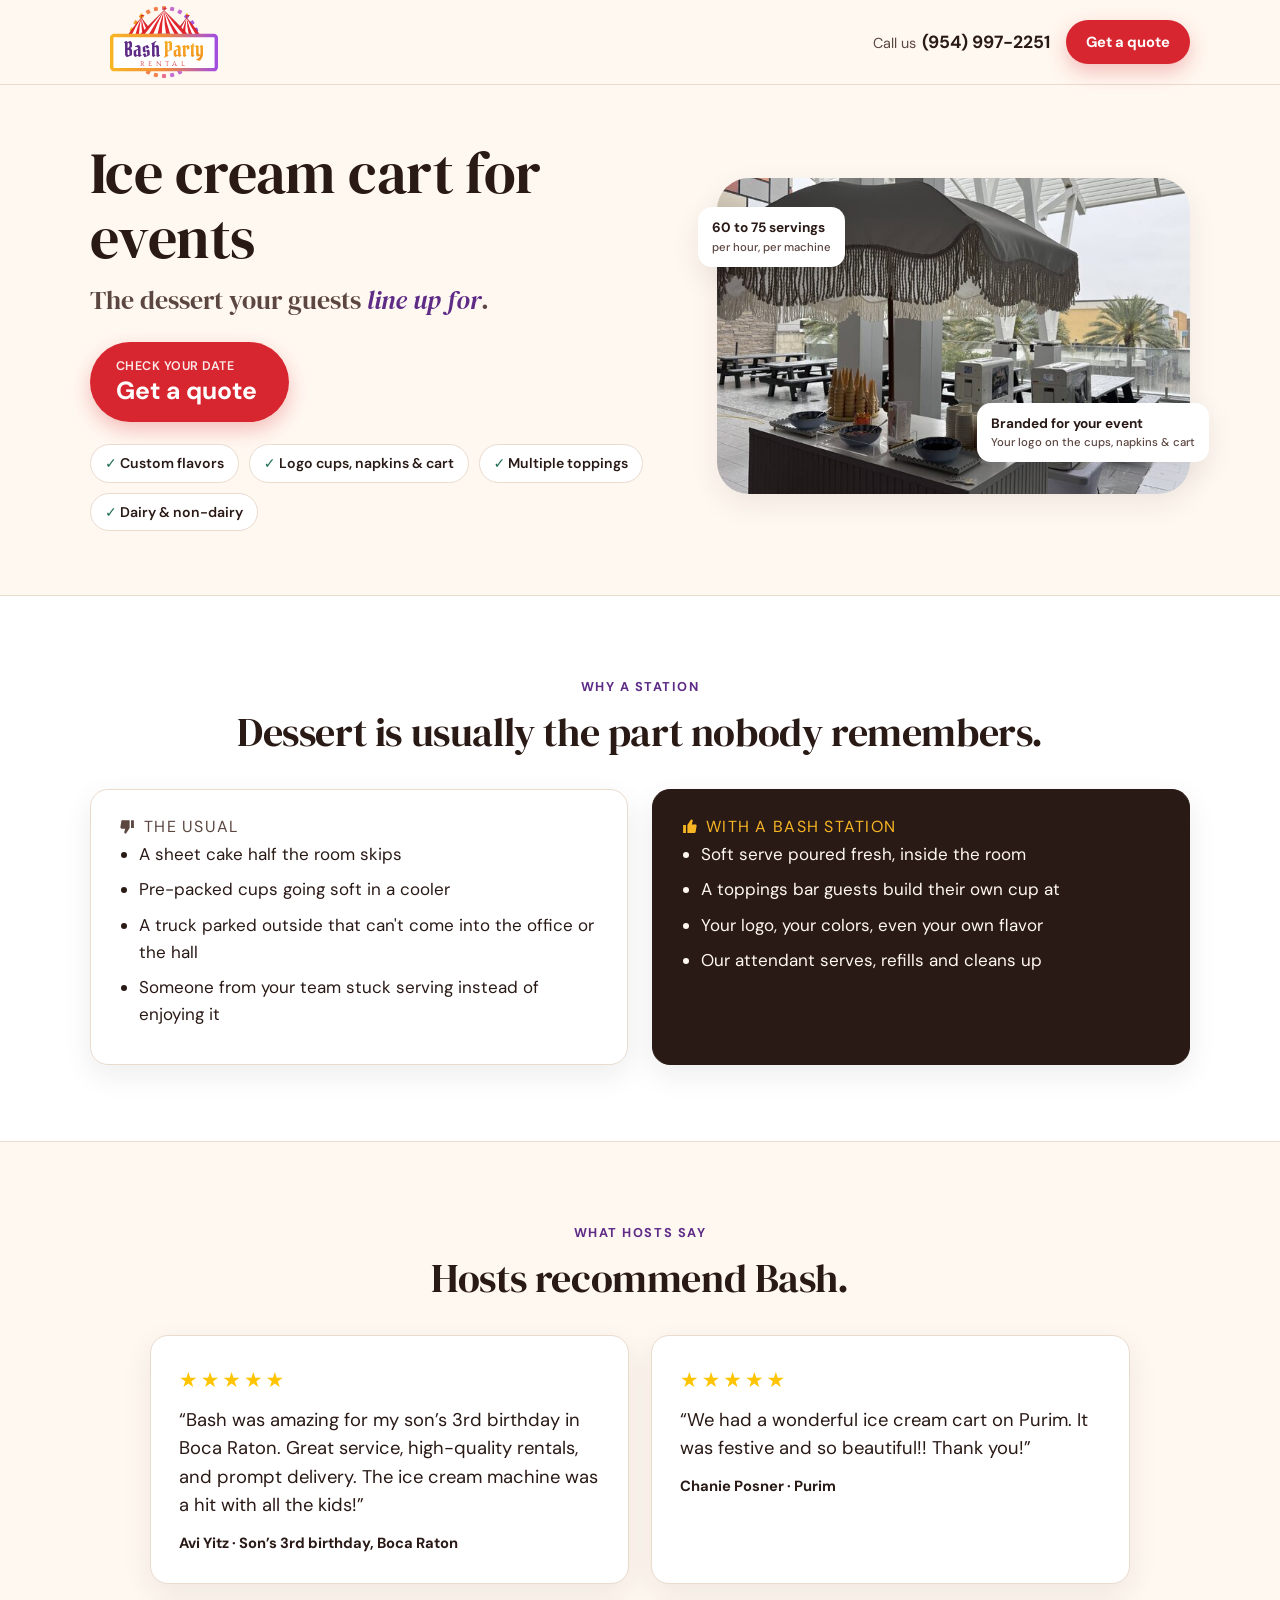
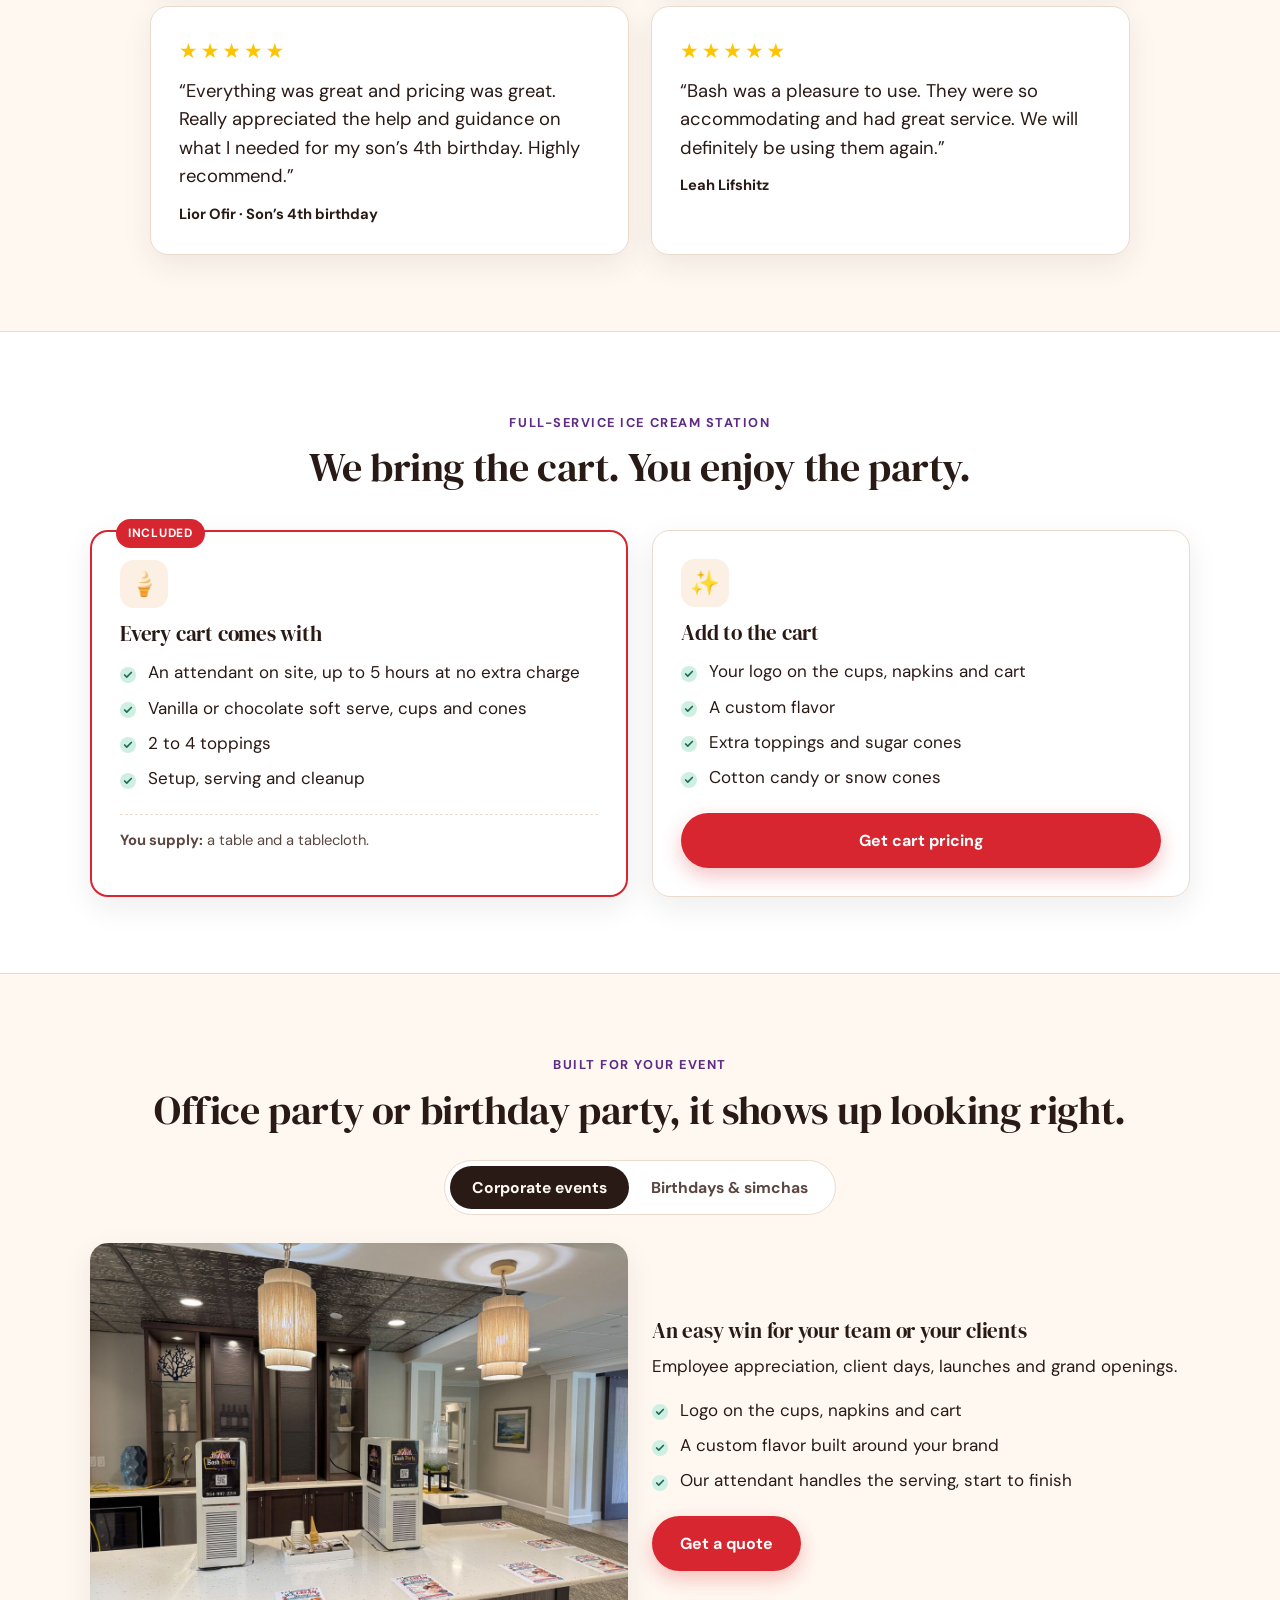
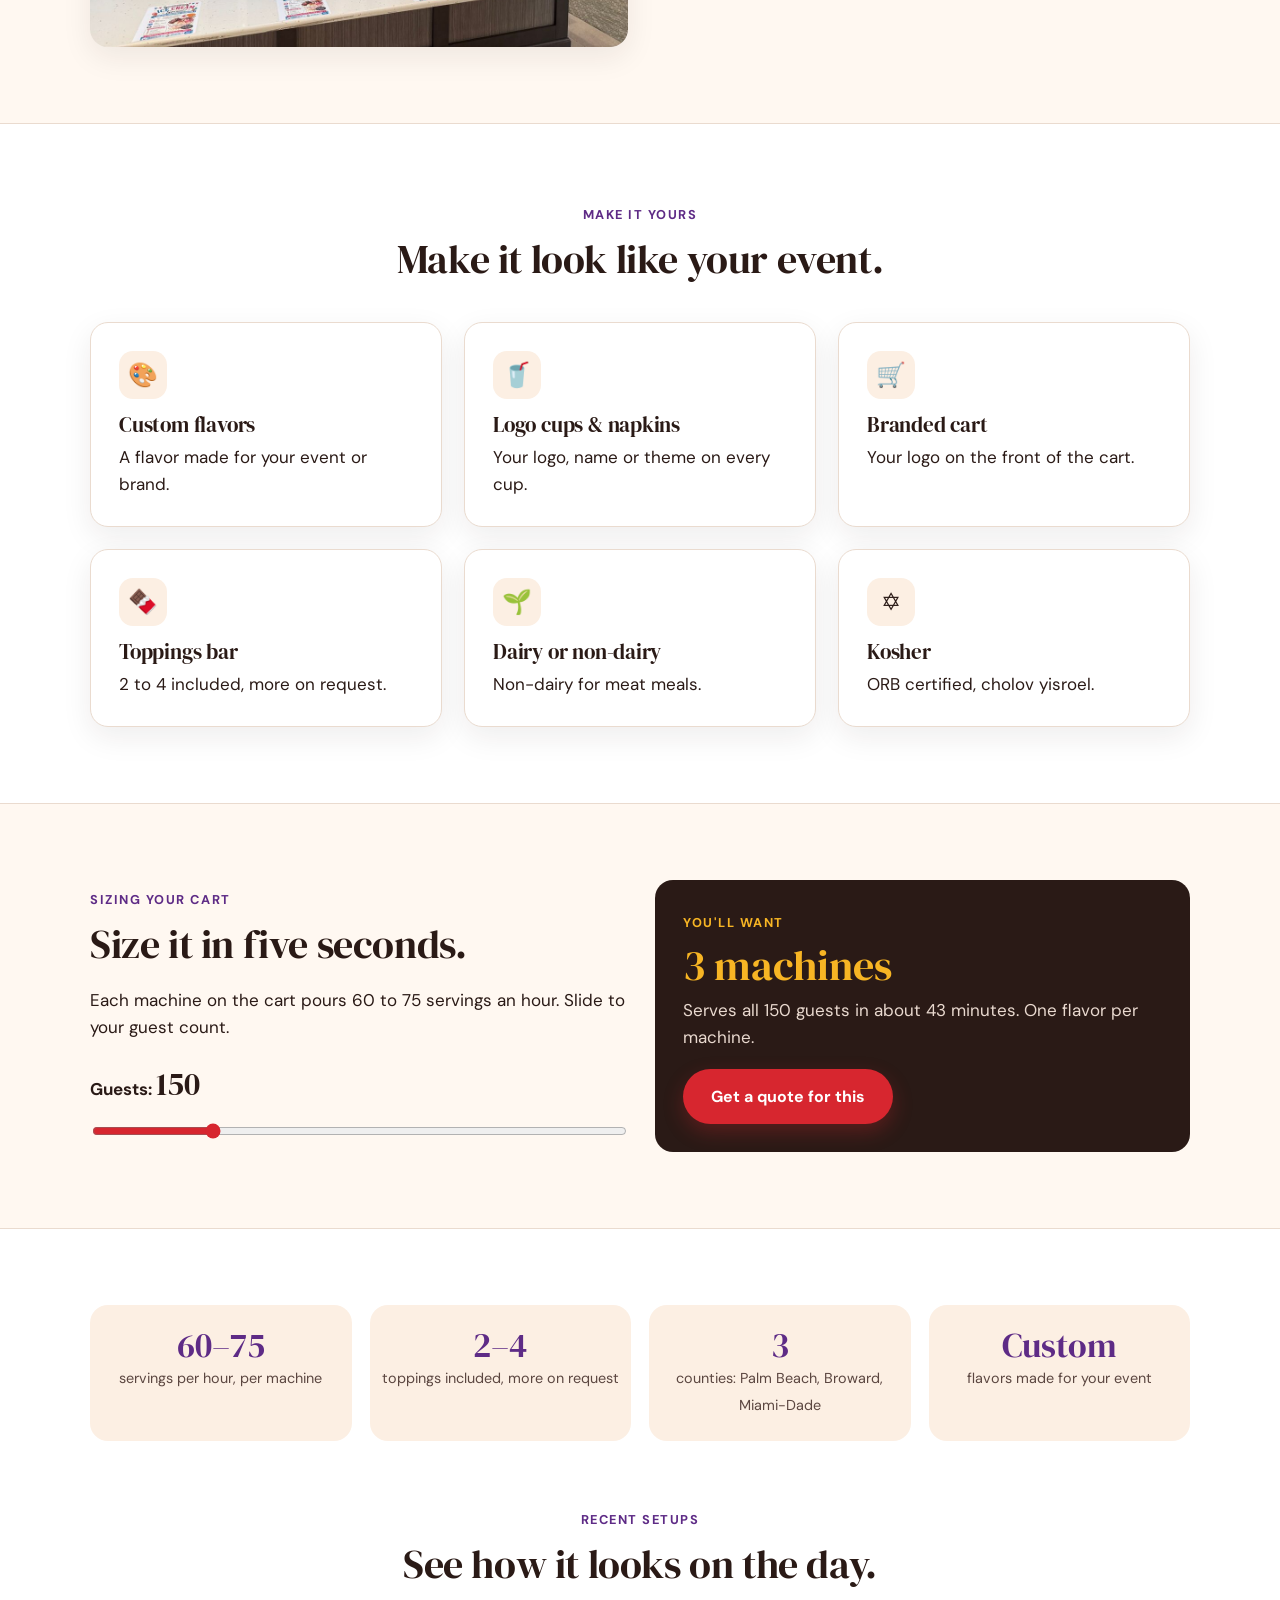
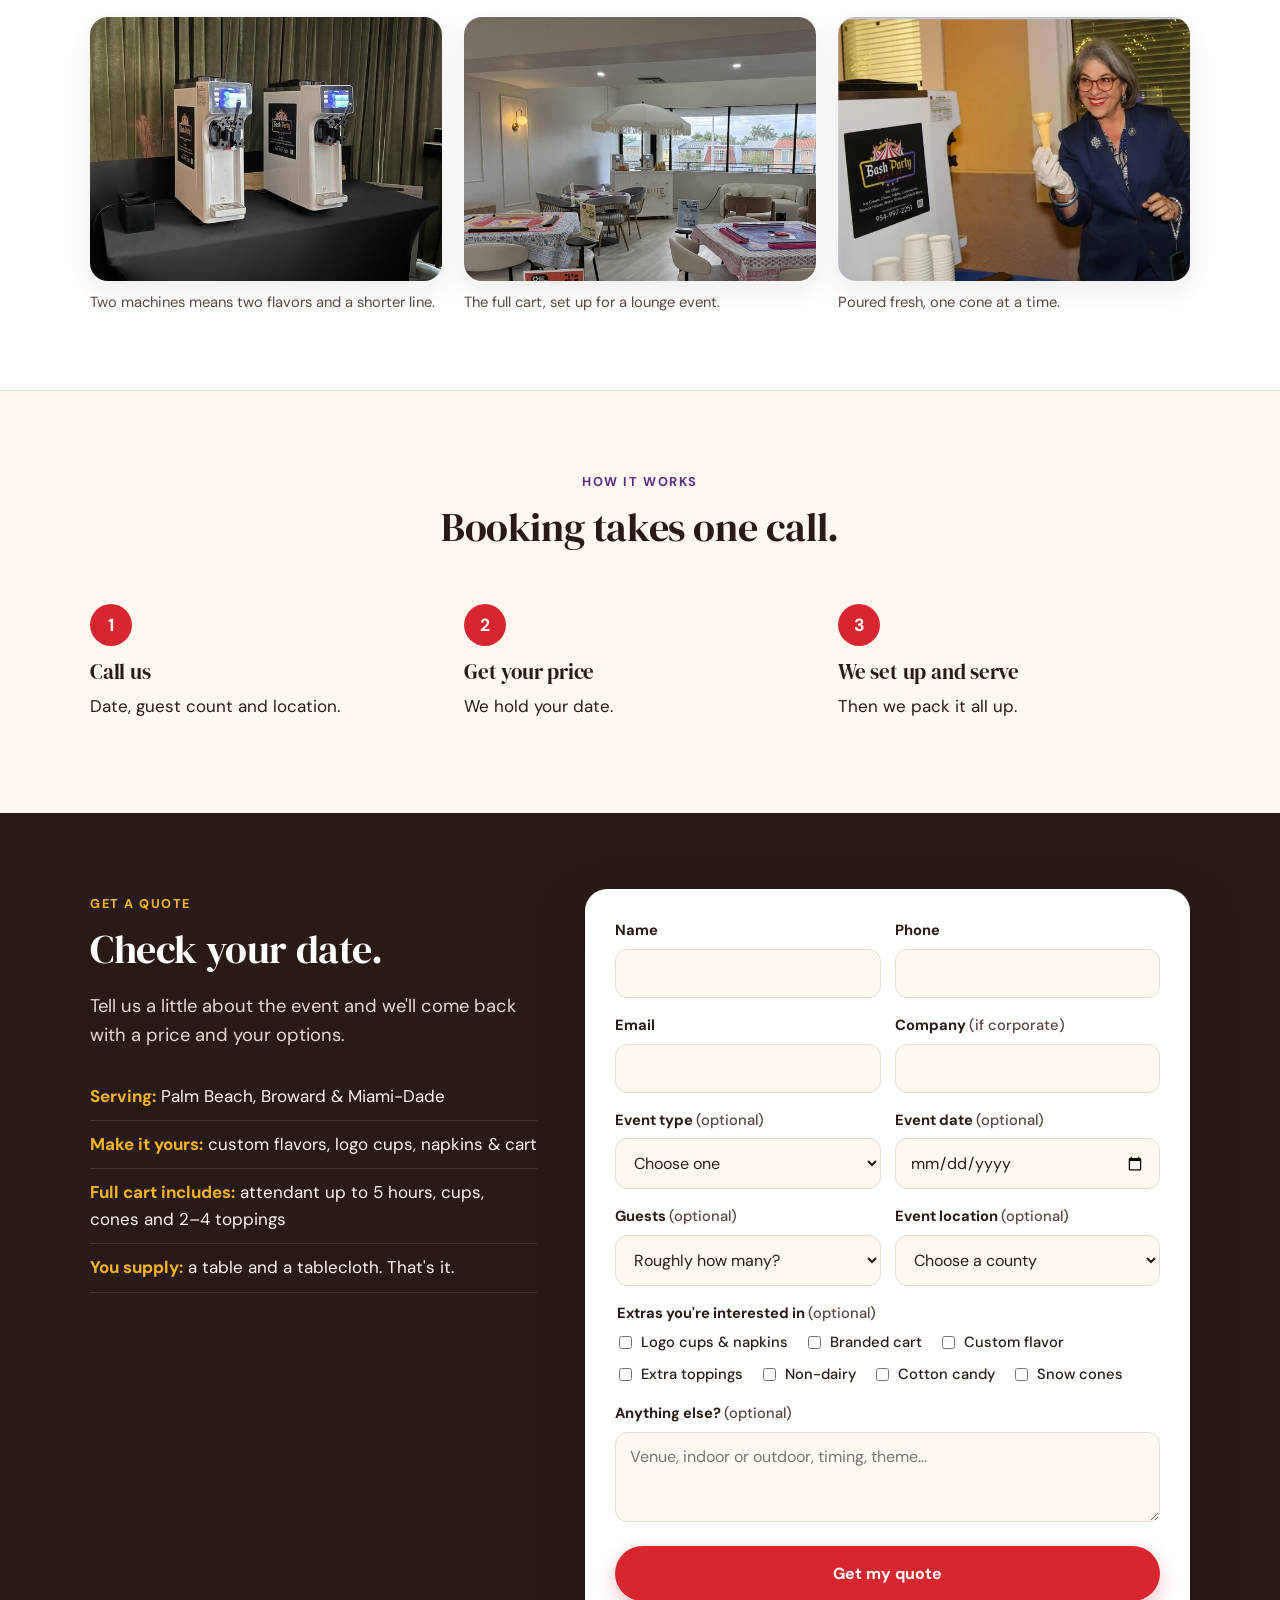
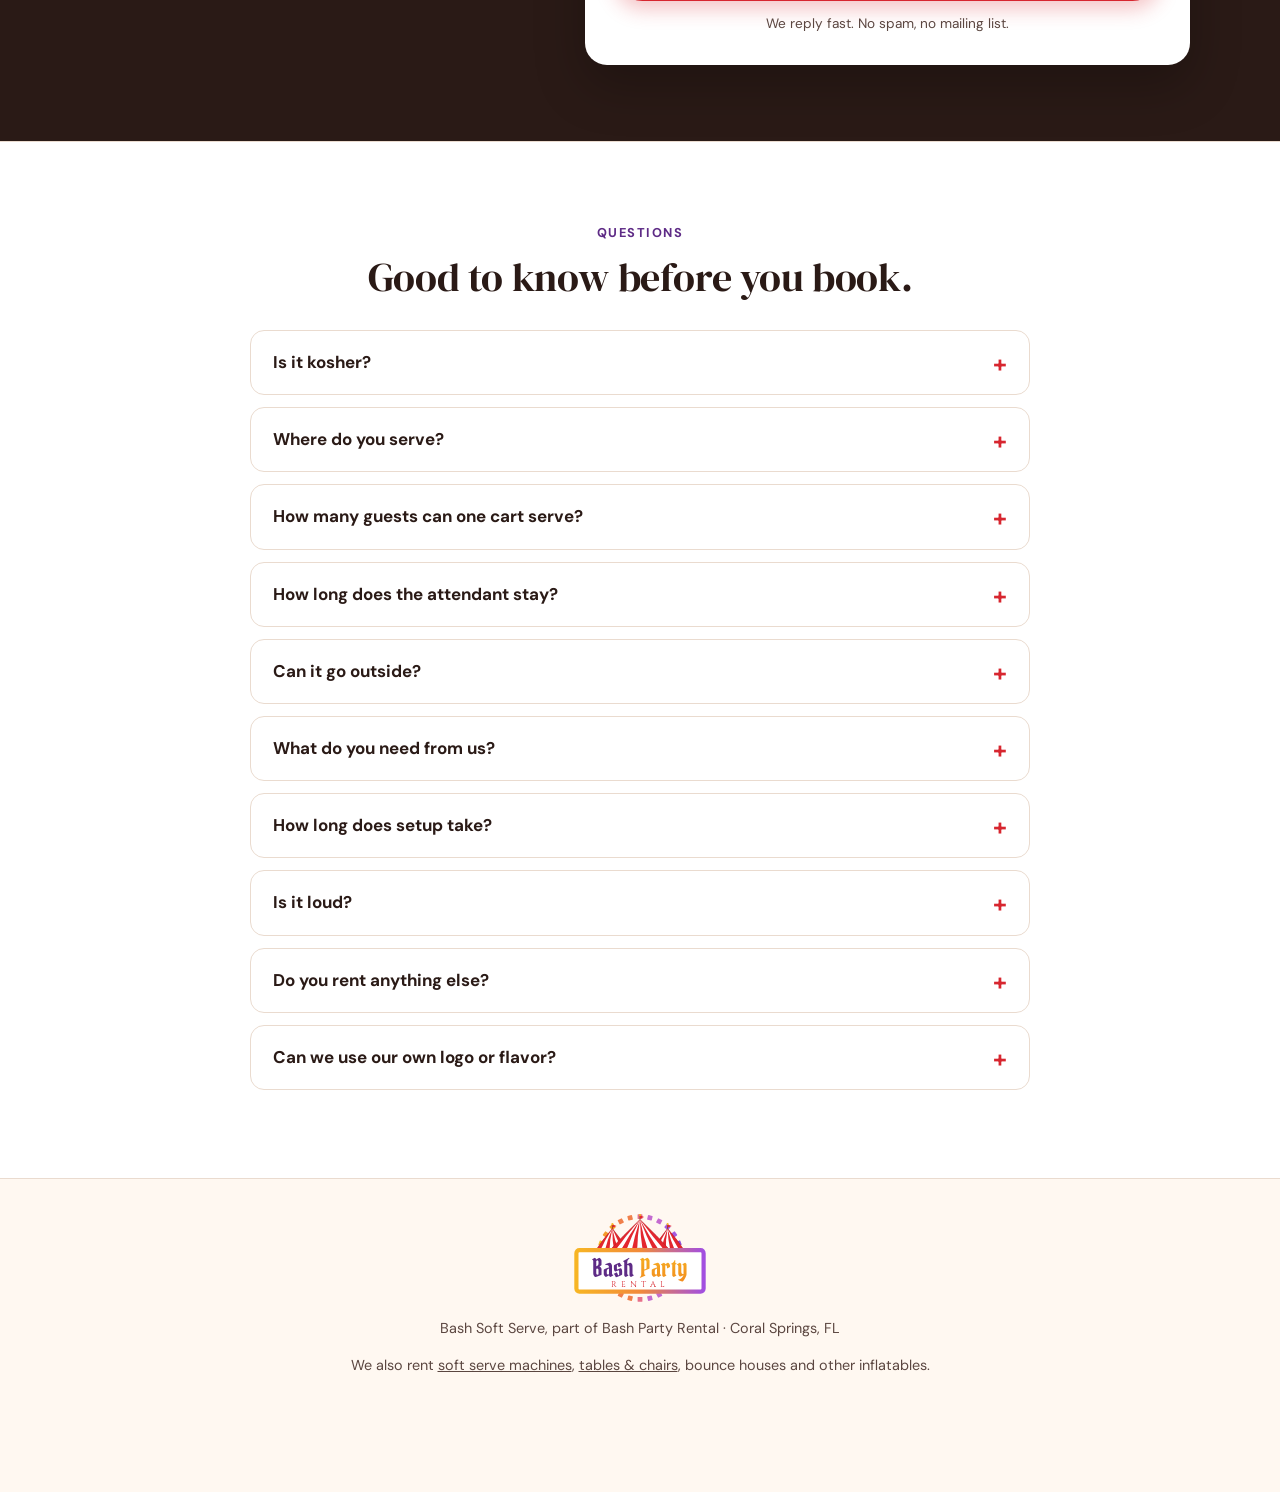
==== ice-cream-cart/index.html @ 1d4e3c8e "Use a photo of the cart itself at the top of the cart page Co-Authored-By: Claude Opus 5.5 <noreply@" ====
<!DOCTYPE html>
<html lang="en">
<head>
<meta charset="UTF-8">
<meta name="viewport" content="width=device-width, initial-scale=1.0">
<title>Ice Cream Cart &amp; Station for Events | Bash Soft Serve</title>
<meta name="description" content="A full-service ice cream cart for corporate events and parties. We bring the cart, serve every guest and clean up. Custom flavors, toppings, and your logo on the cups, napkins and cart.">
<!-- Ads landing page: kept out of search so it doesn't compete with the main site. -->
<meta name="robots" content="noindex, nofollow">
<meta name="theme-color" content="#FFF8F1">
<link rel="icon" href="data:image/svg+xml,%3Csvg xmlns='http://www.w3.org/2000/svg' viewBox='0 0 64 64'%3E%3Cpath d='M20 30h24L32 60z' fill='%23F7B524'/%3E%3Cpath d='M18 30c0-6 4-9 8-9 0-7 4-12 6-15 2 3 6 8 6 15 4 0 8 3 8 9z' fill='%23D7262F'/%3E%3C/svg%3E">
<link rel="preconnect" href="https://fonts.googleapis.com">
<link rel="preconnect" href="https://fonts.gstatic.com" crossorigin>
<link rel="stylesheet" href="https://fonts.googleapis.com/css2?family=DM+Serif+Display:ital@0;1&family=DM+Sans:wght@400;500;600;700&family=Pirata+One&family=Cinzel:wght@500&display=swap">
<link rel="stylesheet" href="../bash.css?v=1">
<script src="../bash.js?v=1"></script>
</head>

<body data-page="cart">

<header class="topbar">
  <div class="wrap">
    <a class="brand" href="#top" aria-label="Bash Party Rental">
      <svg class="logo" viewBox="0 0 600 300" xmlns="http://www.w3.org/2000/svg" role="img" aria-label="Bash Party Rental">
<defs><linearGradient id="bashFrame" x1="0" x2="1" y1="0" y2="0"><stop offset="0" stop-color="#F7B524"/><stop offset=".5" stop-color="#F28A3A"/><stop offset="1" stop-color="#A24FE0"/></linearGradient>
<linearGradient id="bashGold" x1="0" x2="0" y1="0" y2="1"><stop offset="0" stop-color="#F7B524"/><stop offset="1" stop-color="#F28A1E"/></linearGradient></defs>
<rect x="292.0" y="4.0" width="16" height="16" rx="2" fill="#E8708A" transform="rotate(0.0 300.0 12.0)"/><rect x="325.0" y="8.0" width="16" height="16" rx="2" fill="#C46BD0" transform="rotate(13.8 333.0 16.0)"/><rect x="356.1" y="19.8" width="16" height="16" rx="2" fill="#C46BD0" transform="rotate(27.7 364.1 27.8)"/><rect x="383.5" y="38.7" width="16" height="16" rx="2" fill="#A55AE0" transform="rotate(41.5 391.5 46.7)"/><rect x="405.6" y="63.6" width="16" height="16" rx="2" fill="#A55AE0" transform="rotate(55.4 413.6 71.6)"/><rect x="421.0" y="93.1" width="16" height="16" rx="2" fill="#8E4FD8" transform="rotate(69.2 429.0 101.1)"/><rect x="429.0" y="125.4" width="16" height="16" rx="2" fill="#8E4FD8" transform="rotate(83.1 437.0 133.4)"/><rect x="429.0" y="158.6" width="16" height="16" rx="2" fill="#8E4FD8" transform="rotate(96.9 437.0 166.6)"/><rect x="421.0" y="190.9" width="16" height="16" rx="2" fill="#8E4FD8" transform="rotate(110.8 429.0 198.9)"/><rect x="405.6" y="220.4" width="16" height="16" rx="2" fill="#A55AE0" transform="rotate(124.6 413.6 228.4)"/><rect x="383.5" y="245.3" width="16" height="16" rx="2" fill="#A55AE0" transform="rotate(138.5 391.5 253.3)"/><rect x="356.1" y="264.2" width="16" height="16" rx="2" fill="#C46BD0" transform="rotate(152.3 364.1 272.2)"/><rect x="325.0" y="276.0" width="16" height="16" rx="2" fill="#C46BD0" transform="rotate(166.2 333.0 284.0)"/><rect x="292.0" y="280.0" width="16" height="16" rx="2" fill="#E8708A" transform="rotate(180.0 300.0 288.0)"/><rect x="259.0" y="276.0" width="16" height="16" rx="2" fill="#F07F4A" transform="rotate(193.8 267.0 284.0)"/><rect x="227.9" y="264.2" width="16" height="16" rx="2" fill="#F07F4A" transform="rotate(207.7 235.9 272.2)"/><rect x="200.5" y="245.3" width="16" height="16" rx="2" fill="#F49A2C" transform="rotate(221.5 208.5 253.3)"/><rect x="178.4" y="220.4" width="16" height="16" rx="2" fill="#F49A2C" transform="rotate(235.4 186.4 228.4)"/><rect x="163.0" y="190.9" width="16" height="16" rx="2" fill="#F7B524" transform="rotate(249.2 171.0 198.9)"/><rect x="155.0" y="158.6" width="16" height="16" rx="2" fill="#F7B524" transform="rotate(263.1 163.0 166.6)"/><rect x="155.0" y="125.4" width="16" height="16" rx="2" fill="#F7B524" transform="rotate(276.9 163.0 133.4)"/><rect x="163.0" y="93.1" width="16" height="16" rx="2" fill="#F7B524" transform="rotate(290.8 171.0 101.1)"/><rect x="178.4" y="63.6" width="16" height="16" rx="2" fill="#F49A2C" transform="rotate(304.6 186.4 71.6)"/><rect x="200.5" y="38.7" width="16" height="16" rx="2" fill="#F49A2C" transform="rotate(318.5 208.5 46.7)"/><rect x="227.9" y="19.8" width="16" height="16" rx="2" fill="#F07F4A" transform="rotate(332.3 235.9 27.8)"/><rect x="259.0" y="8.0" width="16" height="16" rx="2" fill="#F07F4A" transform="rotate(346.2 267.0 16.0)"/>
<path d="M208,52 Q175.0,90.0 150.0,128 L166.0,128 Q191.0,90.0 208,52Z" fill="#E3262E"/><path d="M208,52 Q183.0,90.0 166.0,128 L182.0,128 Q199.0,90.0 208,52Z" fill="#FFFFFF"/><path d="M208,52 Q191.0,90.0 182.0,128 L198.0,128 Q207.0,90.0 208,52Z" fill="#E3262E"/><path d="M208,52 Q199.0,90.0 198.0,128 L214.0,128 Q215.0,90.0 208,52Z" fill="#FFFFFF"/><path d="M208,52 Q207.0,90.0 214.0,128 L230.0,128 Q223.0,90.0 208,52Z" fill="#E3262E"/><path d="M208,52 Q215.0,90.0 230.0,128 L246.0,128 Q231.0,90.0 208,52Z" fill="#FFFFFF"/><path d="M208,52 Q223.0,90.0 246.0,128 L262.0,128 Q239.0,90.0 208,52Z" fill="#E3262E"/><path d="M208,52 Q175.0,90.0 150,128 L262,128 Q239.0,90.0 208,52Z" fill="none" stroke="#B51D24" stroke-width="2"/><line x1="208" y1="52" x2="208" y2="38" stroke="#7A4A1E" stroke-width="3"/><path d="M208,38 l14,5 l-14,5z" fill="#E3262E"/><circle cx="208" cy="37" r="3.5" fill="#F7B524"/><path d="M392,52 Q361.0,90.0 338.0,128 L354.0,128 Q377.0,90.0 392,52Z" fill="#E3262E"/><path d="M392,52 Q369.0,90.0 354.0,128 L370.0,128 Q385.0,90.0 392,52Z" fill="#FFFFFF"/><path d="M392,52 Q377.0,90.0 370.0,128 L386.0,128 Q393.0,90.0 392,52Z" fill="#E3262E"/><path d="M392,52 Q385.0,90.0 386.0,128 L402.0,128 Q401.0,90.0 392,52Z" fill="#FFFFFF"/><path d="M392,52 Q393.0,90.0 402.0,128 L418.0,128 Q409.0,90.0 392,52Z" fill="#E3262E"/><path d="M392,52 Q401.0,90.0 418.0,128 L434.0,128 Q417.0,90.0 392,52Z" fill="#FFFFFF"/><path d="M392,52 Q409.0,90.0 434.0,128 L450.0,128 Q425.0,90.0 392,52Z" fill="#E3262E"/><path d="M392,52 Q361.0,90.0 338,128 L450,128 Q425.0,90.0 392,52Z" fill="none" stroke="#B51D24" stroke-width="2"/><line x1="392" y1="52" x2="392" y2="38" stroke="#7A4A1E" stroke-width="3"/><path d="M392,38 l14,5 l-14,5z" fill="#E3262E"/><circle cx="392" cy="37" r="3.5" fill="#F7B524"/><path d="M300,22 Q244.0,75.0 196.0,128 L214.9,128 Q261.45454545454544,75.0 300,22Z" fill="#E3262E"/><path d="M300,22 Q253.45454545454544,75.0 214.9,128 L233.8,128 Q270.9090909090909,75.0 300,22Z" fill="#FFFFFF"/><path d="M300,22 Q262.9090909090909,75.0 233.8,128 L252.7,128 Q280.3636363636364,75.0 300,22Z" fill="#E3262E"/><path d="M300,22 Q272.3636363636364,75.0 252.7,128 L271.6,128 Q289.8181818181818,75.0 300,22Z" fill="#FFFFFF"/><path d="M300,22 Q281.8181818181818,75.0 271.6,128 L290.5,128 Q299.27272727272725,75.0 300,22Z" fill="#E3262E"/><path d="M300,22 Q291.27272727272725,75.0 290.5,128 L309.5,128 Q308.72727272727275,75.0 300,22Z" fill="#FFFFFF"/><path d="M300,22 Q300.72727272727275,75.0 309.5,128 L328.4,128 Q318.1818181818182,75.0 300,22Z" fill="#E3262E"/><path d="M300,22 Q310.1818181818182,75.0 328.4,128 L347.3,128 Q327.6363636363636,75.0 300,22Z" fill="#FFFFFF"/><path d="M300,22 Q319.6363636363636,75.0 347.3,128 L366.2,128 Q337.0909090909091,75.0 300,22Z" fill="#E3262E"/><path d="M300,22 Q329.0909090909091,75.0 366.2,128 L385.1,128 Q346.54545454545456,75.0 300,22Z" fill="#FFFFFF"/><path d="M300,22 Q338.54545454545456,75.0 385.1,128 L404.0,128 Q356.0,75.0 300,22Z" fill="#E3262E"/><path d="M300,22 Q244.0,75.0 196,128 L404,128 Q356.0,75.0 300,22Z" fill="none" stroke="#B51D24" stroke-width="2"/><line x1="300" y1="22" x2="300" y2="8" stroke="#7A4A1E" stroke-width="3"/><path d="M300,8 l14,5 l-14,5z" fill="#E3262E"/><circle cx="300" cy="7" r="3.5" fill="#F7B524"/><path d="M150,128 Q300,104 450,128 L450,134 L150,134Z" fill="#9AA0A6"/>
<rect x="88" y="124" width="424" height="138" rx="10" fill="#FFFFFF" stroke="url(#bashFrame)" stroke-width="14"/>
<text x="300" y="212" text-anchor="middle" font-family="'Pirata One', 'UnifrakturMaguntia', Georgia, serif" font-size="84"><tspan fill="#5E2B86">Bash</tspan><tspan fill="url(#bashGold)" dx="18">Party</tspan></text>
<text x="300" y="248" text-anchor="middle" font-family="'Cinzel', Georgia, serif" font-size="28" letter-spacing="14" fill="#D7262F">RENTAL</text>
</svg>
    </a>
    <div class="topbar-actions">
      <a class="mobile-only btn btn-primary btn-sm btn-call" data-phone href="tel:+19549972251"><svg class="ic" viewBox="0 0 24 24" aria-hidden="true"><path d="M22 16.9v3a2 2 0 0 1-2.2 2 19.8 19.8 0 0 1-8.6-3.1 19.5 19.5 0 0 1-6-6A19.8 19.8 0 0 1 2.1 4.2 2 2 0 0 1 4.1 2h3a2 2 0 0 1 2 1.7c.1 1 .4 1.9.7 2.8a2 2 0 0 1-.5 2.1L8 9.9a16 16 0 0 0 6 6l1.3-1.3a2 2 0 0 1 2.1-.4c.9.3 1.8.6 2.8.7a2 2 0 0 1 1.7 2z" fill="currentColor"/></svg> <span class="num">(954) 997-2251</span></a>
      <span class="desk-only header-phone">Call us <span class="num">(954) 997-2251</span></span>
      <a class="desk-only btn btn-primary btn-sm" href="#quote">Get a quote</a>
    </div>
  </div>
</header>

<main id="top">

  <!-- HERO -->
  <section class="hero">
    <div class="wrap hero-grid">
      <div class="hero-text">
        <h1 data-kw>Ice cream cart for events</h1>
        <p class="hero-sub">The dessert your guests <em>line up for</em>.</p>
        <div class="hero-call">
          <a class="mobile-only btn btn-primary btn-call btn-xl" data-phone href="tel:+19549972251"><svg class="ic" viewBox="0 0 24 24" aria-hidden="true"><path d="M22 16.9v3a2 2 0 0 1-2.2 2 19.8 19.8 0 0 1-8.6-3.1 19.5 19.5 0 0 1-6-6A19.8 19.8 0 0 1 2.1 4.2 2 2 0 0 1 4.1 2h3a2 2 0 0 1 2 1.7c.1 1 .4 1.9.7 2.8a2 2 0 0 1-.5 2.1L8 9.9a16 16 0 0 0 6 6l1.3-1.3a2 2 0 0 1 2.1-.4c.9.3 1.8.6 2.8.7a2 2 0 0 1 1.7 2z" fill="currentColor"/></svg><span><small>Call to check your date</small><span class="num">(954) 997-2251</span></span></a>
          <a class="desk-only btn btn-primary btn-xl" href="#quote"><span><small>Check your date</small>Get a quote</span></a>
        </div>
        <p class="price-note"><span data-min-wrap>Full-service carts from <strong data-min="softServeStationFrom"></strong>. </span></p>
        <ul class="trust-row">
          <li>Custom flavors</li>
          <li>Logo cups, napkins &amp; cart</li>
          <li>Multiple toppings</li>
          <li>Dairy &amp; non-dairy</li>
        </ul>
      </div>
      <div class="hero-art hero-photo">
        <img src="../images/cart-umbrella-patio.jpg" alt="Bash ice cream cart with a fringed umbrella, two soft serve machines, cones, cups and toppings, set up on a covered patio" width="640" height="480" style="object-position:50% 70%" fetchpriority="high">
        <div class="tag tag-a">60 to 75 servings<small>per hour, per machine</small></div>
        <div class="tag tag-b">Branded for your event<small>Your logo on the cups, napkins &amp; cart</small></div>
      </div>
    </div>
  </section>

  <!-- BEFORE / AFTER -->
  <section class="section section-alt">
    <div class="wrap">
      <div class="center">
        <span class="eyebrow">Why a station</span>
        <h2>Dessert is usually the part nobody remembers.</h2>
      </div>
      <div class="contrast" style="margin-top:34px">
        <div class="card before">
          <h3><span class="thumb thumb-down"><svg viewBox="0 0 24 24" aria-hidden="true"><path d="M17 14V3h4v11h-4zm-2-11v11l-4.6 7.2c-.5.8-1.6 1-2.3.4-.6-.4-.8-1.2-.6-1.9L8.7 15H4a2 2 0 0 1-2-2.3l1.3-8A2 2 0 0 1 5.3 3H15z" fill="currentColor"/></svg></span>The usual</h3>
          <ul>
            <li>A sheet cake half the room skips</li>
            <li>Pre-packed cups going soft in a cooler</li>
            <li>A truck parked outside that can't come into the office or the hall</li>
            <li>Someone from your team stuck serving instead of enjoying it</li>
          </ul>
        </div>
        <div class="card after">
          <h3><span class="thumb thumb-up"><svg viewBox="0 0 24 24" aria-hidden="true"><path d="M7 10v11H3V10h4zm2 11V10l4.6-7.2c.5-.8 1.6-1 2.3-.4.6.4.8 1.2.6 1.9L15.3 9H20a2 2 0 0 1 2 2.3l-1.3 8A2 2 0 0 1 18.7 21H9z" fill="currentColor"/></svg></span>With a Bash station</h3>
          <ul>
            <li>Soft serve poured fresh, inside the room</li>
            <li>A toppings bar guests build their own cup at</li>
            <li>Your logo, your colors, even your own flavor</li>
            <li>Our attendant serves, refills and cleans up</li>
          </ul>
        </div>
      </div>
    </div>
  </section>

  <!-- REVIEWS: real reviews only, with name/company and event type -->
  <section class="section">
    <div class="wrap">
      <div class="center">
        <span class="eyebrow">What hosts say</span>
        <h2>Hosts recommend Bash.</h2>
      </div>
      <!-- Real reviews only. Add more cards here as they come in. -->
      <div class="reviews reviews-2" style="margin-top:34px">
        <blockquote class="card review review-feature">
          <div class="stars" aria-label="5 out of 5 stars">★★★★★</div>
          <p>&ldquo;Bash was amazing for my son&rsquo;s 3rd birthday in Boca Raton. Great service, high-quality rentals, and prompt delivery. The ice cream machine was a hit with all the kids!&rdquo;</p>
          <cite>Avi Yitz · Son&rsquo;s 3rd birthday, Boca Raton</cite>
        </blockquote>
        <blockquote class="card review review-feature">
          <div class="stars" aria-label="5 out of 5 stars">★★★★★</div>
          <p>&ldquo;We had a wonderful ice cream cart on Purim. It was festive and so beautiful!! Thank you!&rdquo;</p>
          <cite>Chanie Posner · Purim</cite>
        </blockquote>
        <blockquote class="card review review-feature">
          <div class="stars" aria-label="5 out of 5 stars">★★★★★</div>
          <p>&ldquo;Everything was great and pricing was great. Really appreciated the help and guidance on what I needed for my son&rsquo;s 4th birthday. Highly recommend.&rdquo;</p>
          <cite>Lior Ofir · Son&rsquo;s 4th birthday</cite>
        </blockquote>
        <blockquote class="card review review-feature">
          <div class="stars" aria-label="5 out of 5 stars">★★★★★</div>
          <p>&ldquo;Bash was a pleasure to use. They were so accommodating and had great service. We will definitely be using them again.&rdquo;</p>
          <cite>Leah Lifshitz</cite>
        </blockquote>
      </div>
    </div>
  </section>

  <!-- WHAT'S INCLUDED -->
  <section class="section section-alt" id="options">
    <div class="wrap">
      <div class="center">
        <span class="eyebrow">Full-service ice cream station</span>
        <h2>We bring the cart. You enjoy the party.</h2>
      </div>
      <div class="grid-2" style="margin-top:40px">
        <div class="card card-feature">
          <span class="badge">Included</span>
          <div class="icon-dot" aria-hidden="true">🍦</div>
          <h3>Every cart comes with</h3>
          <ul class="checks">
            <li>An attendant on site, up to 5 hours at no extra charge</li>
            <li>Vanilla or chocolate soft serve, cups and cones</li>
            <li>2 to 4 toppings</li>
            <li>Setup, serving and cleanup</li>
          </ul>
          <p class="best-for"><strong>You supply:</strong> a table and a tablecloth.</p>
        </div>
        <div class="card">
          <div class="icon-dot" aria-hidden="true">✨</div>
          <h3>Add to the cart</h3>
          <ul class="checks">
            <li>Your logo on the cups, napkins and cart</li>
            <li>A custom flavor</li>
            <li>Extra toppings and sugar cones</li>
            <li>Cotton candy or snow cones</li>
          </ul>
          <a data-desk-label="Get cart pricing" class="btn btn-primary btn-block btn-call" href="tel:+19549972251"><svg class="ic" viewBox="0 0 24 24" aria-hidden="true"><path d="M22 16.9v3a2 2 0 0 1-2.2 2 19.8 19.8 0 0 1-8.6-3.1 19.5 19.5 0 0 1-6-6A19.8 19.8 0 0 1 2.1 4.2 2 2 0 0 1 4.1 2h3a2 2 0 0 1 2 1.7c.1 1 .4 1.9.7 2.8a2 2 0 0 1-.5 2.1L8 9.9a16 16 0 0 0 6 6l1.3-1.3a2 2 0 0 1 2.1-.4c.9.3 1.8.6 2.8.7a2 2 0 0 1 1.7 2z" fill="currentColor"/></svg> Call to price the cart</a>
        </div>
      </div>
    </div>
  </section>

  <!-- CORPORATE vs PERSONAL -->
  <section class="section" id="events">
    <div class="wrap">
      <div class="center">
        <span class="eyebrow">Built for your event</span>
        <h2>Office party or birthday party, it shows up looking right.</h2>
        <div class="split-tabs" role="tablist" aria-label="Event type">
          <button type="button" role="tab" id="tab-corp" aria-controls="panel-corp" aria-selected="true" data-event-type="Corporate event">Corporate events</button>
          <button type="button" role="tab" id="tab-pers" aria-controls="panel-pers" aria-selected="false" data-event-type="Birthday party">Birthdays &amp; simchas</button>
        </div>
      </div>

      <div class="split-panel" id="panel-corp" role="tabpanel" aria-labelledby="tab-corp">
        <div class="grid-2">
          <img class="pic" src="../images/corporate-ice-cream-social.jpg" alt="Two Bash soft serve machines set up for an employee ice cream social in an office lounge" width="1200" height="900" loading="lazy">
          <div>
            <h3>An easy win for your team or your clients</h3>
            <p>Employee appreciation, client days, launches and grand openings.</p>
            <ul class="checks">
              <li>Logo on the cups, napkins and cart</li>
              <li>A custom flavor built around your brand</li>
              <li>Our attendant handles the serving, start to finish</li>
            </ul>
            <a data-desk-label="Get a quote" class="btn btn-primary btn-call" data-phone href="tel:+19549972251"><svg class="ic" viewBox="0 0 24 24" aria-hidden="true"><path d="M22 16.9v3a2 2 0 0 1-2.2 2 19.8 19.8 0 0 1-8.6-3.1 19.5 19.5 0 0 1-6-6A19.8 19.8 0 0 1 2.1 4.2 2 2 0 0 1 4.1 2h3a2 2 0 0 1 2 1.7c.1 1 .4 1.9.7 2.8a2 2 0 0 1-.5 2.1L8 9.9a16 16 0 0 0 6 6l1.3-1.3a2 2 0 0 1 2.1-.4c.9.3 1.8.6 2.8.7a2 2 0 0 1 1.7 2z" fill="currentColor"/></svg> Call <span class="num">(954) 997-2251</span></a>
          </div>
        </div>
      </div>

      <div class="split-panel" id="panel-pers" role="tabpanel" aria-labelledby="tab-pers" hidden>
        <div class="grid-2">
          <img class="pic" src="../images/birthday-station-awning.jpg" alt="Bash soft serve machine under a pink and white striped awning at a birthday party, with cones, cups and toppings laid out" width="640" height="480" loading="lazy">
          <div>
            <h3>The part of the party the kids talk about after</h3>
            <p>Birthdays, upsherins, bar and bat mitzvahs, school and shul events.</p>
            <ul class="checks">
              <li>Multiple toppings for a build-your-own bar</li>
              <li>Dairy and non-dairy, so it works after a meat meal</li>
              <li>Name or theme on the cups and napkins</li>
            </ul>
            <a data-desk-label="Get a quote" class="btn btn-primary btn-call" data-phone href="tel:+19549972251"><svg class="ic" viewBox="0 0 24 24" aria-hidden="true"><path d="M22 16.9v3a2 2 0 0 1-2.2 2 19.8 19.8 0 0 1-8.6-3.1 19.5 19.5 0 0 1-6-6A19.8 19.8 0 0 1 2.1 4.2 2 2 0 0 1 4.1 2h3a2 2 0 0 1 2 1.7c.1 1 .4 1.9.7 2.8a2 2 0 0 1-.5 2.1L8 9.9a16 16 0 0 0 6 6l1.3-1.3a2 2 0 0 1 2.1-.4c.9.3 1.8.6 2.8.7a2 2 0 0 1 1.7 2z" fill="currentColor"/></svg> Call <span class="num">(954) 997-2251</span></a>
          </div>
        </div>
      </div>
    </div>
  </section>

  <!-- CUSTOMIZE -->
  <section class="section section-alt">
    <div class="wrap">
      <div class="center">
        <span class="eyebrow">Make it yours</span>
        <h2>Make it look like your event.</h2>
      </div>
      <div class="grid-3 tiles" style="margin-top:40px">
        <div class="card"><div class="icon-dot" aria-hidden="true">🎨</div><h3>Custom flavors</h3><p>A flavor made for your event or brand.</p></div>
        <div class="card"><div class="icon-dot" aria-hidden="true">🥤</div><h3>Logo cups &amp; napkins</h3><p>Your logo, name or theme on every cup.</p></div>
        <div class="card"><div class="icon-dot" aria-hidden="true">🛒</div><h3>Branded cart</h3><p>Your logo on the front of the cart.</p></div>
        <div class="card"><div class="icon-dot" aria-hidden="true">🍫</div><h3>Toppings bar</h3><p>2 to 4 included, more on request.</p></div>
        <div class="card"><div class="icon-dot" aria-hidden="true">🌱</div><h3>Dairy or non-dairy</h3><p>Non-dairy for meat meals.</p></div>
        <div class="card"><div class="icon-dot" aria-hidden="true">✡️</div><h3>Kosher</h3><p>ORB certified, cholov yisroel.</p></div>
      </div>
    </div>
  </section>

  <!-- PLANNER -->
  <section class="section">
    <div class="wrap planner">
      <div>
        <span class="eyebrow">Sizing your cart</span>
        <h2>Size it in five seconds.</h2>
        <p>Each machine on the cart pours 60 to 75 servings an hour. Slide to your guest count.</p>
        <label for="guests">Guests: <span class="guest-count" id="guests-val">150</span></label>
        <input type="range" id="guests" min="25" max="600" step="25" value="150">
      </div>
      <div class="planner-out" aria-live="polite">
        <span class="eyebrow" style="color:var(--waffle)">You'll want</span>
        <b id="machines">3 machines</b>
        <p id="planner-note"></p>
        <a data-desk-label="Get a quote for this" class="btn btn-primary btn-call" data-phone href="tel:+19549972251" style="margin-top:18px"><svg class="ic" viewBox="0 0 24 24" aria-hidden="true"><path d="M22 16.9v3a2 2 0 0 1-2.2 2 19.8 19.8 0 0 1-8.6-3.1 19.5 19.5 0 0 1-6-6A19.8 19.8 0 0 1 2.1 4.2 2 2 0 0 1 4.1 2h3a2 2 0 0 1 2 1.7c.1 1 .4 1.9.7 2.8a2 2 0 0 1-.5 2.1L8 9.9a16 16 0 0 0 6 6l1.3-1.3a2 2 0 0 1 2.1-.4c.9.3 1.8.6 2.8.7a2 2 0 0 1 1.7 2z" fill="currentColor"/></svg> Call to book this</a>
      </div>
    </div>
  </section>

  <!-- PROOF: STATS + GALLERY -->
  <section class="section section-alt">
    <div class="wrap">
      <div class="stats">
        <div class="stat"><b>60–75</b><span>servings per hour, per machine</span></div>
        <div class="stat"><b>2–4</b><span>toppings included, more on request</span></div>
        <div class="stat"><b>3</b><span>counties: Palm Beach, Broward, Miami-Dade</span></div>
        <div class="stat"><b>Custom</b><span>flavors made for your event</span></div>
      </div>

      <div class="center" style="margin-top:64px">
        <span class="eyebrow">Recent setups</span>
        <h2>See how it looks on the day.</h2>
      </div>
      <div class="grid-3" style="margin-top:30px">
        <figure class="shot"><img class="pic" src="../images/two-machines-venue.jpg" alt="Two Bash soft serve machines set up on a black-draped table at an event venue" width="640" height="480" loading="lazy"><figcaption>Two machines means two flavors and a shorter line.</figcaption></figure>
        <figure class="shot"><img class="pic" src="../images/lounge-station-setup.jpg" alt="A white Bash soft serve station with a fringed umbrella set up in a bright event lounge" width="640" height="480" loading="lazy"><figcaption>The full cart, set up for a lounge event.</figcaption></figure>
        <figure class="shot"><img class="pic" src="../images/event-guest-cone.jpg" alt="A guest holding a fresh soft serve cone next to a Bash machine at an event" width="640" height="480" loading="lazy"><figcaption>Poured fresh, one cone at a time.</figcaption></figure>
      </div>
    </div>
  </section>

  <!-- HOW IT WORKS -->
  <section class="section">
    <div class="wrap">
      <div class="center">
        <span class="eyebrow">How it works</span>
        <h2>Booking takes one call.</h2>
      </div>
      <div class="steps" style="margin-top:36px">
        <div class="step"><h3>Call us</h3><p>Date, guest count and location.</p></div>
        <div class="step"><h3>Get your price</h3><p>We hold your date.</p></div>
        <div class="step"><h3>We set up and serve</h3><p>Then we pack it all up.</p></div>
      </div>
    </div>
  </section>

  <!-- QUOTE FORM -->
  <section class="section quote" id="quote">
    <div class="wrap quote-grid">
      <div class="quote-side">
        <span class="eyebrow" style="color:var(--waffle)">Get a quote</span>
        <h2>Check your date.</h2>
        <p class="lead">Tell us a little about the event and we'll come back with a price and your options.</p>
        <ul>
          <li><strong>Serving:</strong> Palm Beach, Broward &amp; Miami-Dade</li>
          <li><strong>Make it yours:</strong> custom flavors, logo cups, napkins &amp; cart</li>
          <li><strong>Full cart includes:</strong> attendant up to 5 hours, cups, cones and 2–4 toppings</li>
          <li><strong>You supply:</strong> a table and a tablecloth. That's it.</li>
          <li data-min-wrap><strong>Stations from:</strong> <span data-min="softServeStationFrom"></span></li>
        </ul>
        <a class="mobile-only btn btn-primary btn-call btn-lg" data-phone href="tel:+19549972251"><svg class="ic" viewBox="0 0 24 24" aria-hidden="true"><path d="M22 16.9v3a2 2 0 0 1-2.2 2 19.8 19.8 0 0 1-8.6-3.1 19.5 19.5 0 0 1-6-6A19.8 19.8 0 0 1 2.1 4.2 2 2 0 0 1 4.1 2h3a2 2 0 0 1 2 1.7c.1 1 .4 1.9.7 2.8a2 2 0 0 1-.5 2.1L8 9.9a16 16 0 0 0 6 6l1.3-1.3a2 2 0 0 1 2.1-.4c.9.3 1.8.6 2.8.7a2 2 0 0 1 1.7 2z" fill="currentColor"/></svg> Call <span class="num">(954) 997-2251</span></a>
        <p class="mobile-only quote-call">Fastest way to book. Or fill in the form and we'll call you.</p>
      </div>

      <form class="lead-form" data-type="softserve" action="https://api.web3forms.com/submit" method="POST">
        <input type="hidden" name="access_key" value="">
        <input type="hidden" name="subject" value="New ice cream cart request (Google Ads page)">
        <input type="hidden" name="from_name" value="Bash Soft Serve website">
        <input type="hidden" name="redirect" value="">
        <input type="hidden" name="lead_type" value="Ice cream cart">
        <input type="hidden" name="landing_page" value="">
        <input type="hidden" name="planner_estimate" value="">
        <input type="hidden" name="gclid" value=""><input type="hidden" name="gbraid" value=""><input type="hidden" name="wbraid" value="">
        <input type="hidden" name="utm_source" value=""><input type="hidden" name="utm_medium" value=""><input type="hidden" name="utm_campaign" value=""><input type="hidden" name="utm_term" value=""><input type="hidden" name="utm_content" value="">
        <input type="checkbox" name="botcheck" class="hp" tabindex="-1" autocomplete="off" aria-hidden="true">
        <input type="hidden" name="service" value="Full-service ice cream cart">

        <div class="form-row">
          <div class="field"><label for="ss-name">Name</label><input type="text" id="ss-name" name="name" autocomplete="name" required></div>
          <div class="field"><label for="ss-phone">Phone</label><input type="tel" id="ss-phone" name="phone" autocomplete="tel" required></div>
        </div>
        <div class="form-row">
          <div class="field"><label for="ss-email">Email</label><input type="email" id="ss-email" name="email" autocomplete="email" required></div>
          <div class="field"><label for="ss-company">Company <span class="opt">(if corporate)</span></label><input type="text" id="ss-company" name="company" autocomplete="organization"></div>
        </div>
        <div class="form-row">
          <div class="field">
            <label for="ss-type">Event type <span class="opt">(optional)</span></label>
            <select id="ss-type" name="event_type">
              <option value="">Choose one</option>
              <option>Corporate event</option>
              <option>Birthday party</option>
              <option>Bar / Bat Mitzvah</option>
              <option>Upsherin</option>
              <option>Wedding</option>
              <option>School or community event</option>
              <option>Other</option>
            </select>
          </div>
          <div class="field"><label for="ss-date">Event date <span class="opt">(optional)</span></label><input type="date" id="ss-date" name="event_date"></div>
        </div>
        <div class="form-row">
          <div class="field">
            <label for="ss-guests">Guests <span class="opt">(optional)</span></label>
            <select id="ss-guests" name="guests">
              <option value="">Roughly how many?</option>
              <option>Under 50</option>
              <option>50 to 100</option>
              <option>100 to 200</option>
              <option>200 to 400</option>
              <option>400+</option>
            </select>
          </div>
          <div class="field">
            <label for="ss-area">Event location <span class="opt">(optional)</span></label>
            <select id="ss-area" name="county">
              <option value="">Choose a county</option>
              <option>Palm Beach</option>
              <option>Broward</option>
              <option>Miami-Dade</option>
              <option>Somewhere else</option>
            </select>
          </div>
        </div>
        <fieldset class="field">
          <legend>Extras you're interested in <span class="opt">(optional)</span></legend>
          <div class="checks-inline">
            <label><input type="checkbox" name="extras[]" value="Logo cups & napkins"> Logo cups &amp; napkins</label>
            <label><input type="checkbox" name="extras[]" value="Branded cart"> Branded cart</label>
            <label><input type="checkbox" name="extras[]" value="Custom flavor"> Custom flavor</label>
            <label><input type="checkbox" name="extras[]" value="Extra toppings"> Extra toppings</label>
            <label><input type="checkbox" name="extras[]" value="Non-dairy"> Non-dairy</label>
            <label><input type="checkbox" name="extras[]" value="Cotton candy"> Cotton candy</label>
            <label><input type="checkbox" name="extras[]" value="Snow cones"> Snow cones</label>
          </div>
        </fieldset>
        <div class="field"><label for="ss-notes">Anything else? <span class="opt">(optional)</span></label><textarea id="ss-notes" name="message" placeholder="Venue, indoor or outdoor, timing, theme..."></textarea></div>

        <p class="form-min" data-min-wrap>Full-service carts start at <strong data-min="softServeStationFrom"></strong>, so we can bring the full setup to every event.</p>
        <button class="btn btn-primary btn-block" type="submit">Get my quote</button>
        <p class="form-note">We reply fast. No spam, no mailing list.</p>
      </form>
    </div>
  </section>

  <!-- FAQ -->
  <section class="section section-alt">
    <div class="wrap">
      <div class="center"><span class="eyebrow">Questions</span><h2>Good to know before you book.</h2></div>
      <div class="faq" style="margin-top:30px">
        <details><summary>Is it kosher?</summary><p>Yes. Everything is certified by the ORB, and our dairy soft serve is cholov yisroel. Non-dairy is available too.</p></details>
        <details><summary>Where do you serve?</summary><p>All of South Florida: Palm Beach, Broward and Miami-Dade counties. If you're just outside that, ask and we'll let you know.</p></details>
        <details><summary>How many guests can one cart serve?</summary><p>Each machine pours 60 to 75 servings an hour and serves one flavor. For a bigger crowd or a second flavor, ask about a second machine.</p></details>
        <details><summary>How long does the attendant stay?</summary><p>Up to 5 hours at no extra charge.</p></details>
        <details><summary>Can it go outside?</summary><p>In the cooler months, yes. In summer, South Florida humidity is too much for the machines, so summer setups are indoors.</p></details>
        <details><summary>What do you need from us?</summary><p>A table and a tablecloth. Each machine plugs into a standard outlet on its own circuit breaker, and we bring 50-foot extension cords, so the station doesn't have to sit against the wall. We bring everything else.</p></details>
        <details><summary>How long does setup take?</summary><p>Once we're set up, the machines need about 30 minutes to freeze before the first cone. Tell us when you want dessert to start and plan around that.</p></details>
        <details><summary>Is it loud?</summary><p>The compressor makes a steady background hum. If there will be speeches, set the station a little away from the podium.</p></details>
        <details><summary>Do you rent anything else?</summary><p>Yes. Cotton candy and snow cone machines, a white portable bar, tables and chairs, and bounce houses and other inflatables for the kids. Add any of them to the same quote.</p></details>
        <details><summary>Can we use our own logo or flavor?</summary><p>Yes. We can print your logo on cups and napkins, brand the cart, and make a custom flavor. Mention it in the form and we'll include it in the quote.</p></details>
      </div>
    </div>
  </section>

</main>

<footer class="foot">
  <div class="wrap">
    <svg class="logo-foot" viewBox="0 0 600 300" xmlns="http://www.w3.org/2000/svg" role="img" aria-label="Bash Party Rental">
<defs><linearGradient id="bashFrame" x1="0" x2="1" y1="0" y2="0"><stop offset="0" stop-color="#F7B524"/><stop offset=".5" stop-color="#F28A3A"/><stop offset="1" stop-color="#A24FE0"/></linearGradient>
<linearGradient id="bashGold" x1="0" x2="0" y1="0" y2="1"><stop offset="0" stop-color="#F7B524"/><stop offset="1" stop-color="#F28A1E"/></linearGradient></defs>
<rect x="292.0" y="4.0" width="16" height="16" rx="2" fill="#E8708A" transform="rotate(0.0 300.0 12.0)"/><rect x="325.0" y="8.0" width="16" height="16" rx="2" fill="#C46BD0" transform="rotate(13.8 333.0 16.0)"/><rect x="356.1" y="19.8" width="16" height="16" rx="2" fill="#C46BD0" transform="rotate(27.7 364.1 27.8)"/><rect x="383.5" y="38.7" width="16" height="16" rx="2" fill="#A55AE0" transform="rotate(41.5 391.5 46.7)"/><rect x="405.6" y="63.6" width="16" height="16" rx="2" fill="#A55AE0" transform="rotate(55.4 413.6 71.6)"/><rect x="421.0" y="93.1" width="16" height="16" rx="2" fill="#8E4FD8" transform="rotate(69.2 429.0 101.1)"/><rect x="429.0" y="125.4" width="16" height="16" rx="2" fill="#8E4FD8" transform="rotate(83.1 437.0 133.4)"/><rect x="429.0" y="158.6" width="16" height="16" rx="2" fill="#8E4FD8" transform="rotate(96.9 437.0 166.6)"/><rect x="421.0" y="190.9" width="16" height="16" rx="2" fill="#8E4FD8" transform="rotate(110.8 429.0 198.9)"/><rect x="405.6" y="220.4" width="16" height="16" rx="2" fill="#A55AE0" transform="rotate(124.6 413.6 228.4)"/><rect x="383.5" y="245.3" width="16" height="16" rx="2" fill="#A55AE0" transform="rotate(138.5 391.5 253.3)"/><rect x="356.1" y="264.2" width="16" height="16" rx="2" fill="#C46BD0" transform="rotate(152.3 364.1 272.2)"/><rect x="325.0" y="276.0" width="16" height="16" rx="2" fill="#C46BD0" transform="rotate(166.2 333.0 284.0)"/><rect x="292.0" y="280.0" width="16" height="16" rx="2" fill="#E8708A" transform="rotate(180.0 300.0 288.0)"/><rect x="259.0" y="276.0" width="16" height="16" rx="2" fill="#F07F4A" transform="rotate(193.8 267.0 284.0)"/><rect x="227.9" y="264.2" width="16" height="16" rx="2" fill="#F07F4A" transform="rotate(207.7 235.9 272.2)"/><rect x="200.5" y="245.3" width="16" height="16" rx="2" fill="#F49A2C" transform="rotate(221.5 208.5 253.3)"/><rect x="178.4" y="220.4" width="16" height="16" rx="2" fill="#F49A2C" transform="rotate(235.4 186.4 228.4)"/><rect x="163.0" y="190.9" width="16" height="16" rx="2" fill="#F7B524" transform="rotate(249.2 171.0 198.9)"/><rect x="155.0" y="158.6" width="16" height="16" rx="2" fill="#F7B524" transform="rotate(263.1 163.0 166.6)"/><rect x="155.0" y="125.4" width="16" height="16" rx="2" fill="#F7B524" transform="rotate(276.9 163.0 133.4)"/><rect x="163.0" y="93.1" width="16" height="16" rx="2" fill="#F7B524" transform="rotate(290.8 171.0 101.1)"/><rect x="178.4" y="63.6" width="16" height="16" rx="2" fill="#F49A2C" transform="rotate(304.6 186.4 71.6)"/><rect x="200.5" y="38.7" width="16" height="16" rx="2" fill="#F49A2C" transform="rotate(318.5 208.5 46.7)"/><rect x="227.9" y="19.8" width="16" height="16" rx="2" fill="#F07F4A" transform="rotate(332.3 235.9 27.8)"/><rect x="259.0" y="8.0" width="16" height="16" rx="2" fill="#F07F4A" transform="rotate(346.2 267.0 16.0)"/>
<path d="M208,52 Q175.0,90.0 150.0,128 L166.0,128 Q191.0,90.0 208,52Z" fill="#E3262E"/><path d="M208,52 Q183.0,90.0 166.0,128 L182.0,128 Q199.0,90.0 208,52Z" fill="#FFFFFF"/><path d="M208,52 Q191.0,90.0 182.0,128 L198.0,128 Q207.0,90.0 208,52Z" fill="#E3262E"/><path d="M208,52 Q199.0,90.0 198.0,128 L214.0,128 Q215.0,90.0 208,52Z" fill="#FFFFFF"/><path d="M208,52 Q207.0,90.0 214.0,128 L230.0,128 Q223.0,90.0 208,52Z" fill="#E3262E"/><path d="M208,52 Q215.0,90.0 230.0,128 L246.0,128 Q231.0,90.0 208,52Z" fill="#FFFFFF"/><path d="M208,52 Q223.0,90.0 246.0,128 L262.0,128 Q239.0,90.0 208,52Z" fill="#E3262E"/><path d="M208,52 Q175.0,90.0 150,128 L262,128 Q239.0,90.0 208,52Z" fill="none" stroke="#B51D24" stroke-width="2"/><line x1="208" y1="52" x2="208" y2="38" stroke="#7A4A1E" stroke-width="3"/><path d="M208,38 l14,5 l-14,5z" fill="#E3262E"/><circle cx="208" cy="37" r="3.5" fill="#F7B524"/><path d="M392,52 Q361.0,90.0 338.0,128 L354.0,128 Q377.0,90.0 392,52Z" fill="#E3262E"/><path d="M392,52 Q369.0,90.0 354.0,128 L370.0,128 Q385.0,90.0 392,52Z" fill="#FFFFFF"/><path d="M392,52 Q377.0,90.0 370.0,128 L386.0,128 Q393.0,90.0 392,52Z" fill="#E3262E"/><path d="M392,52 Q385.0,90.0 386.0,128 L402.0,128 Q401.0,90.0 392,52Z" fill="#FFFFFF"/><path d="M392,52 Q393.0,90.0 402.0,128 L418.0,128 Q409.0,90.0 392,52Z" fill="#E3262E"/><path d="M392,52 Q401.0,90.0 418.0,128 L434.0,128 Q417.0,90.0 392,52Z" fill="#FFFFFF"/><path d="M392,52 Q409.0,90.0 434.0,128 L450.0,128 Q425.0,90.0 392,52Z" fill="#E3262E"/><path d="M392,52 Q361.0,90.0 338,128 L450,128 Q425.0,90.0 392,52Z" fill="none" stroke="#B51D24" stroke-width="2"/><line x1="392" y1="52" x2="392" y2="38" stroke="#7A4A1E" stroke-width="3"/><path d="M392,38 l14,5 l-14,5z" fill="#E3262E"/><circle cx="392" cy="37" r="3.5" fill="#F7B524"/><path d="M300,22 Q244.0,75.0 196.0,128 L214.9,128 Q261.45454545454544,75.0 300,22Z" fill="#E3262E"/><path d="M300,22 Q253.45454545454544,75.0 214.9,128 L233.8,128 Q270.9090909090909,75.0 300,22Z" fill="#FFFFFF"/><path d="M300,22 Q262.9090909090909,75.0 233.8,128 L252.7,128 Q280.3636363636364,75.0 300,22Z" fill="#E3262E"/><path d="M300,22 Q272.3636363636364,75.0 252.7,128 L271.6,128 Q289.8181818181818,75.0 300,22Z" fill="#FFFFFF"/><path d="M300,22 Q281.8181818181818,75.0 271.6,128 L290.5,128 Q299.27272727272725,75.0 300,22Z" fill="#E3262E"/><path d="M300,22 Q291.27272727272725,75.0 290.5,128 L309.5,128 Q308.72727272727275,75.0 300,22Z" fill="#FFFFFF"/><path d="M300,22 Q300.72727272727275,75.0 309.5,128 L328.4,128 Q318.1818181818182,75.0 300,22Z" fill="#E3262E"/><path d="M300,22 Q310.1818181818182,75.0 328.4,128 L347.3,128 Q327.6363636363636,75.0 300,22Z" fill="#FFFFFF"/><path d="M300,22 Q319.6363636363636,75.0 347.3,128 L366.2,128 Q337.0909090909091,75.0 300,22Z" fill="#E3262E"/><path d="M300,22 Q329.0909090909091,75.0 366.2,128 L385.1,128 Q346.54545454545456,75.0 300,22Z" fill="#FFFFFF"/><path d="M300,22 Q338.54545454545456,75.0 385.1,128 L404.0,128 Q356.0,75.0 300,22Z" fill="#E3262E"/><path d="M300,22 Q244.0,75.0 196,128 L404,128 Q356.0,75.0 300,22Z" fill="none" stroke="#B51D24" stroke-width="2"/><line x1="300" y1="22" x2="300" y2="8" stroke="#7A4A1E" stroke-width="3"/><path d="M300,8 l14,5 l-14,5z" fill="#E3262E"/><circle cx="300" cy="7" r="3.5" fill="#F7B524"/><path d="M150,128 Q300,104 450,128 L450,134 L150,134Z" fill="#9AA0A6"/>
<rect x="88" y="124" width="424" height="138" rx="10" fill="#FFFFFF" stroke="url(#bashFrame)" stroke-width="14"/>
<text x="300" y="212" text-anchor="middle" font-family="'Pirata One', 'UnifrakturMaguntia', Georgia, serif" font-size="84"><tspan fill="#5E2B86">Bash</tspan><tspan fill="url(#bashGold)" dx="18">Party</tspan></text>
<text x="300" y="248" text-anchor="middle" font-family="'Cinzel', Georgia, serif" font-size="28" letter-spacing="14" fill="#D7262F">RENTAL</text>
</svg>
    <p>Bash Soft Serve, part of Bash Party Rental · Coral Springs, FL<span class="mobile-only"> · <a data-phone href="tel:+19549972251">(954) 997-2251</a></span></p>
    <p>We also rent <a href="../soft-serve/index.html">soft serve machines</a>, <a href="../tables-chairs/index.html">tables &amp; chairs</a>, bounce houses and other inflatables.</p>
  </div>
</footer>

<div class="mobile-bar">
  <a class="btn btn-primary btn-call" data-phone href="tel:+19549972251"><svg class="ic" viewBox="0 0 24 24" aria-hidden="true"><path d="M22 16.9v3a2 2 0 0 1-2.2 2 19.8 19.8 0 0 1-8.6-3.1 19.5 19.5 0 0 1-6-6A19.8 19.8 0 0 1 2.1 4.2 2 2 0 0 1 4.1 2h3a2 2 0 0 1 2 1.7c.1 1 .4 1.9.7 2.8a2 2 0 0 1-.5 2.1L8 9.9a16 16 0 0 0 6 6l1.3-1.3a2 2 0 0 1 2.1-.4c.9.3 1.8.6 2.8.7a2 2 0 0 1 1.7 2z" fill="currentColor"/></svg> Call <span class="num">(954) 997-2251</span></a>
  <a class="btn btn-ghost" href="#quote">Quote</a>
</div>

</body>
</html>
---- bash.css ----
/* Bash Soft Serve / Bash Party Rental: Google Ads landing pages.
   Self-contained. Shares nothing with the Steady site's styles.css. */

:root {
  --cream: #FFF8F1;
  --cream-2: #FCEFE3;
  --ink: #2A1A16;
  --ink-soft: #5B4640;
  --berry: #D7262F;
  --berry-dark: #A81C24;
  --mint: #CFEFE3;
  --mint-ink: #1E6B52;
  --waffle: #F7B524;
  --purple: #5E2B86;
  --gold: #F7B524;
  --line: #EADBCF;
  --white: #FFFFFF;
  --radius: 18px;
  --shadow: 0 10px 30px rgba(42, 26, 22, .08);
  --display: "DM Serif Display", Georgia, serif;
  --body: "DM Sans", system-ui, -apple-system, "Segoe UI", sans-serif;
}

*, *::before, *::after { box-sizing: border-box; }
html { scroll-behavior: smooth; }
section[id] { scroll-margin-top: 90px; }
body {
  margin: 0;
  background: var(--cream);
  color: var(--ink);
  font: 17px/1.6 var(--body);
  -webkit-font-smoothing: antialiased;
}
img { max-width: 100%; display: block; }
[hidden] { display: none !important; }
/* Phone-only (calls) vs computer-only (form) items; html.is-desktop is set by bash.js */
.desk-only { display: none !important; }
.is-desktop .desk-only { display: inline-flex !important; }
.is-desktop .mobile-only { display: none !important; }
.header-phone { align-items: baseline; gap: 6px; font-size: .9rem; color: var(--ink-soft); margin-right: 6px; }
.header-phone .num { font-weight: 700; font-size: 1.1rem; color: var(--ink); }
a { color: var(--berry-dark); }
h1, h2, h3 { font-family: var(--display); font-weight: 400; line-height: 1.12; margin: 0 0 .5em; letter-spacing: -.01em; }
h1 { font-size: clamp(2.2rem, 5.2vw, 3.6rem); }
h2 { font-size: clamp(1.75rem, 3.6vw, 2.5rem); }
h3 { font-size: 1.3rem; }
p { margin: 0 0 1em; }

.wrap { width: 100%; max-width: 1140px; margin: 0 auto; padding: 0 20px; }
.section { padding: 76px 0; }
.section-alt { background: var(--white); border-top: 1px solid var(--line); border-bottom: 1px solid var(--line); }
.eyebrow { display: inline-block; font-size: .8rem; font-weight: 700; letter-spacing: .12em; text-transform: uppercase; color: var(--purple); margin-bottom: 12px; }
.lead { font-size: 1.15rem; color: var(--ink-soft); max-width: 640px; }
.center { text-align: center; }
.center .lead { margin-left: auto; margin-right: auto; }

/* ---------- Header ---------- */
.topbar { position: sticky; top: 0; z-index: 50; background: rgba(255, 248, 241, .94); backdrop-filter: saturate(1.4) blur(8px); border-bottom: 1px solid var(--line); }
.topbar .wrap { display: flex; align-items: center; justify-content: space-between; gap: 16px; min-height: 84px; }
.brand { display: flex; align-items: center; gap: 10px; text-decoration: none; color: var(--ink); font-family: var(--display); font-weight: 700; font-size: 1.35rem; }
.brand svg { width: 34px; height: 34px; }
.brand .logo { height: 74px; width: 148px; display: block; }
.brand-fallback { display: inline-flex; align-items: center; gap: 10px; }
.brand-fallback[hidden] { display: none; }
.logo-foot { height: 90px; width: 180px; display: block; margin: 0 auto 14px; }
.topbar-actions { display: flex; align-items: center; gap: 10px; }
.phone-top { font-weight: 700; text-decoration: none; color: var(--ink); white-space: nowrap; }
.phone-top span { color: var(--ink-soft); font-weight: 500; font-size: .85rem; display: block; line-height: 1; }

/* ---------- Buttons ---------- */
.btn { display: inline-flex; align-items: center; justify-content: center; gap: 8px; padding: 15px 26px; border-radius: 999px; font: 700 1rem var(--body); text-decoration: none; border: 2px solid transparent; cursor: pointer; transition: transform .15s ease, background .15s ease; }
.btn:hover { transform: translateY(-1px); }
.btn-primary { background: var(--berry); color: var(--white); box-shadow: 0 8px 20px rgba(215, 38, 47, .28); }
.btn-primary:hover { background: var(--berry-dark); }
.btn-ghost { background: transparent; color: var(--ink); border-color: var(--ink); }
.btn-sm { padding: 10px 18px; font-size: .92rem; }
.btn-block { width: 100%; }
.btn-lg { padding: 17px 30px; font-size: 1.1rem; }
.btn-call .ic { width: 1.15em; height: 1.15em; flex: none; }
.btn-xl { padding: 16px 30px 16px 24px; gap: 14px; font-size: 1.55rem; line-height: 1.1; text-align: left; }
.btn-xl .ic { width: 30px; height: 30px; }
.btn-xl small { display: block; font-size: .78rem; font-weight: 600; letter-spacing: .04em; text-transform: uppercase; opacity: .9; margin-bottom: 3px; }
.num { white-space: nowrap; }
.hero-call { margin: 26px 0 8px; }
.call-sub { margin: 12px 0 6px; color: var(--ink-soft); font-size: .98rem; max-width: 480px; }
.hero-call .btn + .text-link { margin-left: 16px; }
.text-link { display: inline-block; padding: 8px 0; font-weight: 700; color: var(--berry-dark); text-decoration: none; }
.text-link:hover { text-decoration: underline; }
.quote-link { font-weight: 700; color: var(--ink); text-decoration: none; font-size: .95rem; }
.quote-side .btn-call { margin-top: 6px; }

/* ---------- Hero ---------- */
.hero { padding: 56px 0 64px; overflow: hidden; }
.hero-grid { display: grid; grid-template-columns: 1.1fr .9fr; gap: 48px; align-items: center; }
.hero h1 { margin-bottom: .25em; }
.hero-sub { font-family: var(--display); font-size: clamp(1.25rem, 2.2vw, 1.6rem); line-height: 1.25; color: var(--ink-soft); margin: 0 0 4px; }
.hero-sub em { font-style: italic; color: var(--purple); }
.hero-ctas { display: flex; flex-wrap: wrap; gap: 12px; margin: 26px 0 18px; }
.trust-row { display: flex; flex-wrap: wrap; gap: 10px; padding: 0; margin: 22px 0 0; list-style: none; }
.trust-row li { background: var(--white); border: 1px solid var(--line); border-radius: 999px; padding: 7px 14px; font-size: .88rem; font-weight: 600; }
.trust-row li::before { content: "✓ "; color: var(--mint-ink); }
.price-note { font-size: .95rem; color: var(--ink-soft); }
.price-note strong { color: var(--ink); }
.hero-art { position: relative; aspect-ratio: 1 / 1; border-radius: 32px; background: radial-gradient(circle at 30% 25%, #FFF4D6 0, #FBE3A6 40%, #E9D3F2 100%); display: grid; place-items: center; box-shadow: var(--shadow); }
.hero-art svg { width: 62%; height: auto; }
.hero-photo { aspect-ratio: 3 / 2; background: var(--cream-2); }
.hero-photo > img { position: absolute; inset: 0; width: 100%; height: 100%; object-fit: cover; border-radius: 32px; }
.pic { width: 100%; height: auto; aspect-ratio: 4 / 3; object-fit: cover; border-radius: var(--radius); box-shadow: var(--shadow); }
.shot { margin: 0; }
.shot figcaption { margin-top: 10px; font-size: .92rem; color: var(--ink-soft); }
.hero-art .tag { position: absolute; background: var(--white); border-radius: 14px; padding: 10px 14px; font-size: .85rem; font-weight: 700; box-shadow: var(--shadow); }
.hero-art .tag small { display: block; font-weight: 500; color: var(--ink-soft); }
.hero-art .tag-a { top: 9%; left: -4%; }
.hero-art .tag-b { bottom: 10%; right: -4%; }

/* ---------- Cards / grids ---------- */
.grid-2 { display: grid; grid-template-columns: repeat(2, 1fr); gap: 24px; }
.grid-3 { display: grid; grid-template-columns: repeat(3, 1fr); gap: 22px; }
.card { background: var(--white); border: 1px solid var(--line); border-radius: var(--radius); padding: 28px; box-shadow: var(--shadow); }
.card h3 { margin-bottom: .35em; }
.card p:last-child { margin-bottom: 0; }
.card-feature { border: 2px solid var(--berry); position: relative; }
.badge { position: absolute; top: -13px; left: 24px; background: var(--berry); color: var(--white); font-size: .75rem; font-weight: 700; letter-spacing: .06em; text-transform: uppercase; padding: 5px 12px; border-radius: 999px; }
.checks { list-style: none; padding: 0; margin: 14px 0 22px; }
.checks li { padding-left: 28px; position: relative; margin-bottom: 8px; }
.checks li::before { content: ""; position: absolute; left: 0; top: .45em; width: 16px; height: 16px; border-radius: 50%; background: var(--mint) url("data:image/svg+xml,%3Csvg xmlns='http://www.w3.org/2000/svg' viewBox='0 0 24 24' fill='none' stroke='%231E6B52' stroke-width='4' stroke-linecap='round' stroke-linejoin='round'%3E%3Cpolyline points='20 6 9 17 4 12'/%3E%3C/svg%3E") center / 10px no-repeat; }
.card .best-for { font-size: .92rem; color: var(--ink-soft); border-top: 1px dashed var(--line); padding-top: 14px; margin-top: 4px; }

.icon-dot { width: 48px; height: 48px; border-radius: 14px; background: var(--cream-2); display: grid; place-items: center; font-size: 1.5rem; margin-bottom: 14px; }

/* Before / after */
.contrast { display: grid; grid-template-columns: 1fr 1fr; gap: 24px; }
.contrast .card h3 { font-family: var(--body); font-size: 1rem; text-transform: uppercase; letter-spacing: .08em; display: flex; align-items: center; gap: 8px; }
.thumb { display: inline-flex; flex: none; }
.thumb svg { width: 17px; height: 17px; }
.contrast .before h3 { color: var(--ink-soft); }
.contrast .after { background: var(--ink); color: var(--cream); border-color: var(--ink); }
.contrast .after h3 { color: var(--waffle); }
.contrast ul { margin: 0; padding-left: 20px; }
.contrast li { margin-bottom: 8px; }

/* Audience split */
.split-tabs { display: inline-flex; background: var(--white); border: 1px solid var(--line); border-radius: 999px; padding: 5px; margin: 8px 0 28px; }
.split-tabs button { border: 0; background: transparent; font: 700 .98rem var(--body); padding: 11px 22px; border-radius: 999px; cursor: pointer; color: var(--ink-soft); }
.split-tabs button[aria-selected="true"] { background: var(--ink); color: var(--cream); }
.split-panel[hidden] { display: none; }
.split-panel .grid-2 { align-items: center; }

/* Photo slots: swap each for a real <img> before launch */
.photo { border-radius: var(--radius); background: repeating-linear-gradient(45deg, var(--cream-2), var(--cream-2) 12px, #F8E5D6 12px, #F8E5D6 24px); border: 2px dashed #E2C7B4; aspect-ratio: 4 / 3; display: grid; place-items: center; text-align: center; padding: 20px; color: var(--ink-soft); font-size: .9rem; font-weight: 600; }
.photo.tall { aspect-ratio: 3 / 4; }
.gallery { display: grid; grid-template-columns: repeat(4, 1fr); gap: 14px; }
.gallery .photo { aspect-ratio: 1 / 1; font-size: .8rem; }

/* Stats */
.stats { display: grid; grid-template-columns: repeat(4, 1fr); gap: 18px; }
.stat { text-align: center; padding: 22px 12px; border-radius: var(--radius); background: var(--cream-2); }
.stat b { display: block; font-family: var(--display); font-size: 2.1rem; color: var(--purple); line-height: 1.1; }
.stat span { font-size: .9rem; color: var(--ink-soft); }

/* Planner */
.planner { display: grid; grid-template-columns: 1fr 1fr; gap: 30px; align-items: center; }
.planner label { font-weight: 700; display: block; margin-bottom: 10px; }
.planner input[type="range"] { width: 100%; accent-color: var(--berry); }
.planner-out { background: var(--ink); color: var(--cream); border-radius: var(--radius); padding: 28px; }
.planner-out b { font-family: var(--display); font-size: 2.6rem; color: var(--waffle); display: block; line-height: 1; }
.planner-out p { margin: 10px 0 0; color: #E9D9CF; }
.guest-count { font-family: var(--display); font-size: 2rem; }

/* Steps */
.steps { counter-reset: s; display: grid; grid-template-columns: repeat(3, 1fr); gap: 22px; }
.step { position: relative; padding-top: 18px; }
.step::before { counter-increment: s; content: counter(s); width: 42px; height: 42px; border-radius: 50%; background: var(--berry); color: var(--white); font: 700 1.1rem var(--body); display: grid; place-items: center; margin-bottom: 14px; }

/* Reviews */
.review { font-size: 1.05rem; }
.reviews { display: grid; grid-template-columns: repeat(auto-fit, minmax(280px, 1fr)); gap: 22px; max-width: 1100px; margin-left: auto; margin-right: auto; }
.reviews-2 { grid-template-columns: repeat(2, 1fr); max-width: 980px; }
.review { margin: 0; }
.review p { margin: 0; }
.review-feature { font-size: 1.15rem; line-height: 1.55; }
.stars { color: #FFC400; font-size: 1.3rem; letter-spacing: 3px; margin-bottom: 10px; }
.review cite { display: block; font-style: normal; font-weight: 700; margin-top: 12px; font-size: .92rem; }

/* Price table (tables & chairs) */
.price-list { width: 100%; border-collapse: collapse; background: var(--white); border-radius: var(--radius); overflow: hidden; box-shadow: var(--shadow); }
.price-list th, .price-list td { padding: 14px 18px; text-align: left; border-bottom: 1px solid var(--line); }
.price-list th { background: var(--ink); color: var(--cream); font-size: .85rem; letter-spacing: .06em; text-transform: uppercase; }
.price-list td:last-child, .price-list th:last-child { text-align: right; white-space: nowrap; font-weight: 700; }
.price-list tr:last-child td { border-bottom: 0; }
.fine { font-size: .88rem; color: var(--ink-soft); }

/* Zone check */
.zone { display: flex; gap: 10px; flex-wrap: wrap; margin-top: 10px; }
.zone input { flex: 1 1 160px; }
.zone-msg { margin-top: 10px; font-weight: 600; }
.zone-msg:empty { display: none; }
.zone-msg.ok { color: var(--mint-ink); }
.zone-msg.warn { color: var(--berry-dark); }
.cities { display: flex; flex-wrap: wrap; gap: 8px; list-style: none; padding: 0; margin: 16px 0 0; }
.cities li { background: var(--mint); color: var(--mint-ink); padding: 6px 12px; border-radius: 999px; font-size: .88rem; font-weight: 600; }

/* Cross-sell band */
.band { background: var(--berry); color: var(--white); border-radius: 26px; padding: 40px; display: grid; grid-template-columns: 1.4fr 1fr; gap: 24px; align-items: center; }
.band h2 { color: var(--white); }
.band .btn { background: var(--white); color: var(--berry-dark); }

/* ---------- Form ---------- */
.quote { background: var(--ink); color: var(--cream); }
.quote h2 { color: var(--white); }
.quote .lead { color: #E9D9CF; }
.quote-grid { display: grid; grid-template-columns: .85fr 1.15fr; gap: 48px; align-items: start; }
.quote-side ul { list-style: none; padding: 0; margin: 22px 0; }
.quote-side li { padding: 10px 0; border-bottom: 1px solid rgba(255, 255, 255, .12); }
.quote-side li strong { color: var(--waffle); }
.quote-call { font-size: 1.05rem; }
.quote-call a { color: var(--waffle); font-weight: 700; }
form.lead-form { background: var(--white); color: var(--ink); border-radius: 22px; padding: 30px; box-shadow: 0 20px 50px rgba(0, 0, 0, .25); }
.form-row { display: grid; grid-template-columns: 1fr 1fr; gap: 14px; }
.field { margin-bottom: 16px; }
.field label, .field legend { display: block; font-weight: 700; font-size: .92rem; margin-bottom: 6px; }
.field .opt { font-weight: 500; color: var(--ink-soft); }
input[type="text"], input[type="email"], input[type="tel"], input[type="date"], select, textarea {
  width: 100%; padding: 13px 14px; font: 1rem var(--body); color: var(--ink);
  background: var(--cream); border: 1.5px solid var(--line); border-radius: 12px;
}
input:focus, select:focus, textarea:focus { outline: none; border-color: var(--berry); box-shadow: 0 0 0 3px rgba(215, 38, 47, .15); }
textarea { min-height: 90px; resize: vertical; }
fieldset { border: 0; padding: 0; margin: 0 0 16px; }
.choice-grid { display: grid; grid-template-columns: 1fr 1fr; gap: 10px; }
.choice { display: flex; gap: 10px; align-items: flex-start; border: 1.5px solid var(--line); border-radius: 12px; padding: 12px; cursor: pointer; background: var(--cream); font-size: .95rem; }
.choice input { margin-top: 4px; accent-color: var(--berry); }
.choice b { display: block; }
.choice small { color: var(--ink-soft); }
.choice:has(input:checked) { border-color: var(--berry); background: #FFF0EF; }
.checks-inline { display: flex; flex-wrap: wrap; gap: 8px 16px; font-size: .95rem; }
.checks-inline label { font-weight: 500; display: flex; gap: 6px; align-items: center; margin: 0; }
.checks-inline input { accent-color: var(--berry); }
.form-min { background: var(--cream-2); border-radius: 12px; padding: 12px 14px; font-size: .92rem; margin-bottom: 16px; }
.form-note { font-size: .85rem; color: var(--ink-soft); text-align: center; margin: 12px 0 0; }
.hp { position: absolute; left: -9999px; }

/* FAQ */
.faq { max-width: 780px; margin: 0 auto; }
.faq details { background: var(--white); border: 1px solid var(--line); border-radius: 14px; margin-bottom: 12px; padding: 0 22px; }
.faq summary { cursor: pointer; font-weight: 700; padding: 18px 0; list-style: none; position: relative; padding-right: 30px; }
.faq summary::-webkit-details-marker { display: none; }
.faq summary::after { content: "+"; position: absolute; right: 0; top: 14px; font-size: 1.5rem; color: var(--berry); }
.faq details[open] summary::after { content: "–"; }
.faq details p { color: var(--ink-soft); }

/* Footer */
.foot { padding: 34px 0 100px; font-size: .9rem; color: var(--ink-soft); text-align: center; }
.foot a { color: var(--ink-soft); }

/* Sticky mobile call bar */
.mobile-bar { display: none; }

/* Thank-you */
.thanks { min-height: 100vh; display: grid; place-items: center; padding: 40px 20px; text-align: center; }
.thanks-inner { max-width: 560px; }
.thanks-check { width: 76px; height: 76px; border-radius: 50%; background: var(--mint); display: grid; place-items: center; margin: 0 auto 22px; }

/* ---------- Responsive ---------- */
@media (max-width: 900px) {
  .hero-grid, .grid-2, .planner, .quote-grid, .contrast, .band { grid-template-columns: 1fr; }
  .grid-3, .steps { grid-template-columns: 1fr; }
  .stats, .gallery { grid-template-columns: repeat(2, 1fr); }
  .hero-art { max-width: 520px; margin: 0 auto; width: 100%; }
  /* Phones/tablets: headline, then photo, then the call button, all on the first screen */
  .hero { padding: 22px 0 40px; }
  .hero-grid { display: flex; flex-direction: column; align-items: stretch; gap: 16px; }
  .hero-text { display: contents; }
  .hero h1 { order: 1; margin: 0; }
  .hero-sub { order: 2; margin: -8px 0 0; }
  .hero-art { order: 3; }
  .hero-call { order: 4; margin: 0; }
  .hero .price-note, .hero .card { order: 5; margin-top: 0 !important; }
  .trust-row { order: 6; margin-top: 0; }
  .hero-art .tag-a { left: 4%; }
  .hero-art .tag-b { right: 4%; }
  .section { padding: 56px 0; }
}
@media (max-width: 640px) {
  body { font-size: 16px; }
  .wrap { padding: 0 16px; }
  .form-row, .choice-grid, .reviews-2 { grid-template-columns: 1fr; }
  .hide-sm { display: none; }
  .hero-call .btn + .text-link { margin-left: 0; margin-top: 6px; }
  .hero h1 { font-size: 2.2rem; }
  .hero-sub { font-size: 1.2rem; }
  .hero-photo { aspect-ratio: 16 / 9; }
  .hero-art .tag { display: none; }
  .hero-photo > img { border-radius: 20px; }
  .hero .lead { font-size: 1.05rem; }
  .tiles { grid-template-columns: 1fr 1fr; gap: 12px; }
  .tiles .card { padding: 16px 14px; }
  .tiles .icon-dot { width: 38px; height: 38px; font-size: 1.15rem; margin-bottom: 10px; }
  .tiles h3 { font-size: 1.02rem; }
  .tiles p { font-size: .88rem; line-height: 1.45; }
  form.lead-form { padding: 22px 18px; }
  .quote-link { display: none; }
  .brand { font-size: 1.05rem; white-space: nowrap; gap: 7px; }
  .topbar .wrap { gap: 10px; }
  .brand svg { width: 28px; height: 28px; }
  .brand .logo { height: 50px; width: 100px; }
  .topbar .wrap { min-height: 64px; }
  .topbar .btn-call { padding: 10px 13px; font-size: .88rem; gap: 6px; }
  .btn-xl { width: 100%; justify-content: center; font-size: 1.45rem; }
  .quote-side .btn-call { width: 100%; }
  .band { padding: 28px 22px; }
  .price-list th, .price-list td { padding: 12px; font-size: .92rem; }
  .split-tabs button { padding: 10px 12px; font-size: .88rem; white-space: nowrap; }
  .mobile-bar { display: grid; grid-template-columns: 2.2fr 1fr; gap: 10px; position: fixed; left: 0; right: 0; bottom: 0; z-index: 60; padding: 10px 12px calc(10px + env(safe-area-inset-bottom)); background: var(--white); border-top: 1px solid var(--line); box-shadow: 0 -6px 20px rgba(0, 0, 0, .08); }
  .mobile-bar .btn { padding: 14px 8px; font-size: 1rem; }
}
@media (max-width: 380px) {
  .brand svg { display: none; }
}
@media (prefers-reduced-motion: reduce) {
  html { scroll-behavior: auto; }
  .btn { transition: none; }
}

/* DM Serif Display ships one weight: keep display text at 400 so browsers don't fake a bold. */
h1, h2, h3, .brand, .stat b, .planner-out b, .guest-count, .hero-sub { font-weight: 400; }
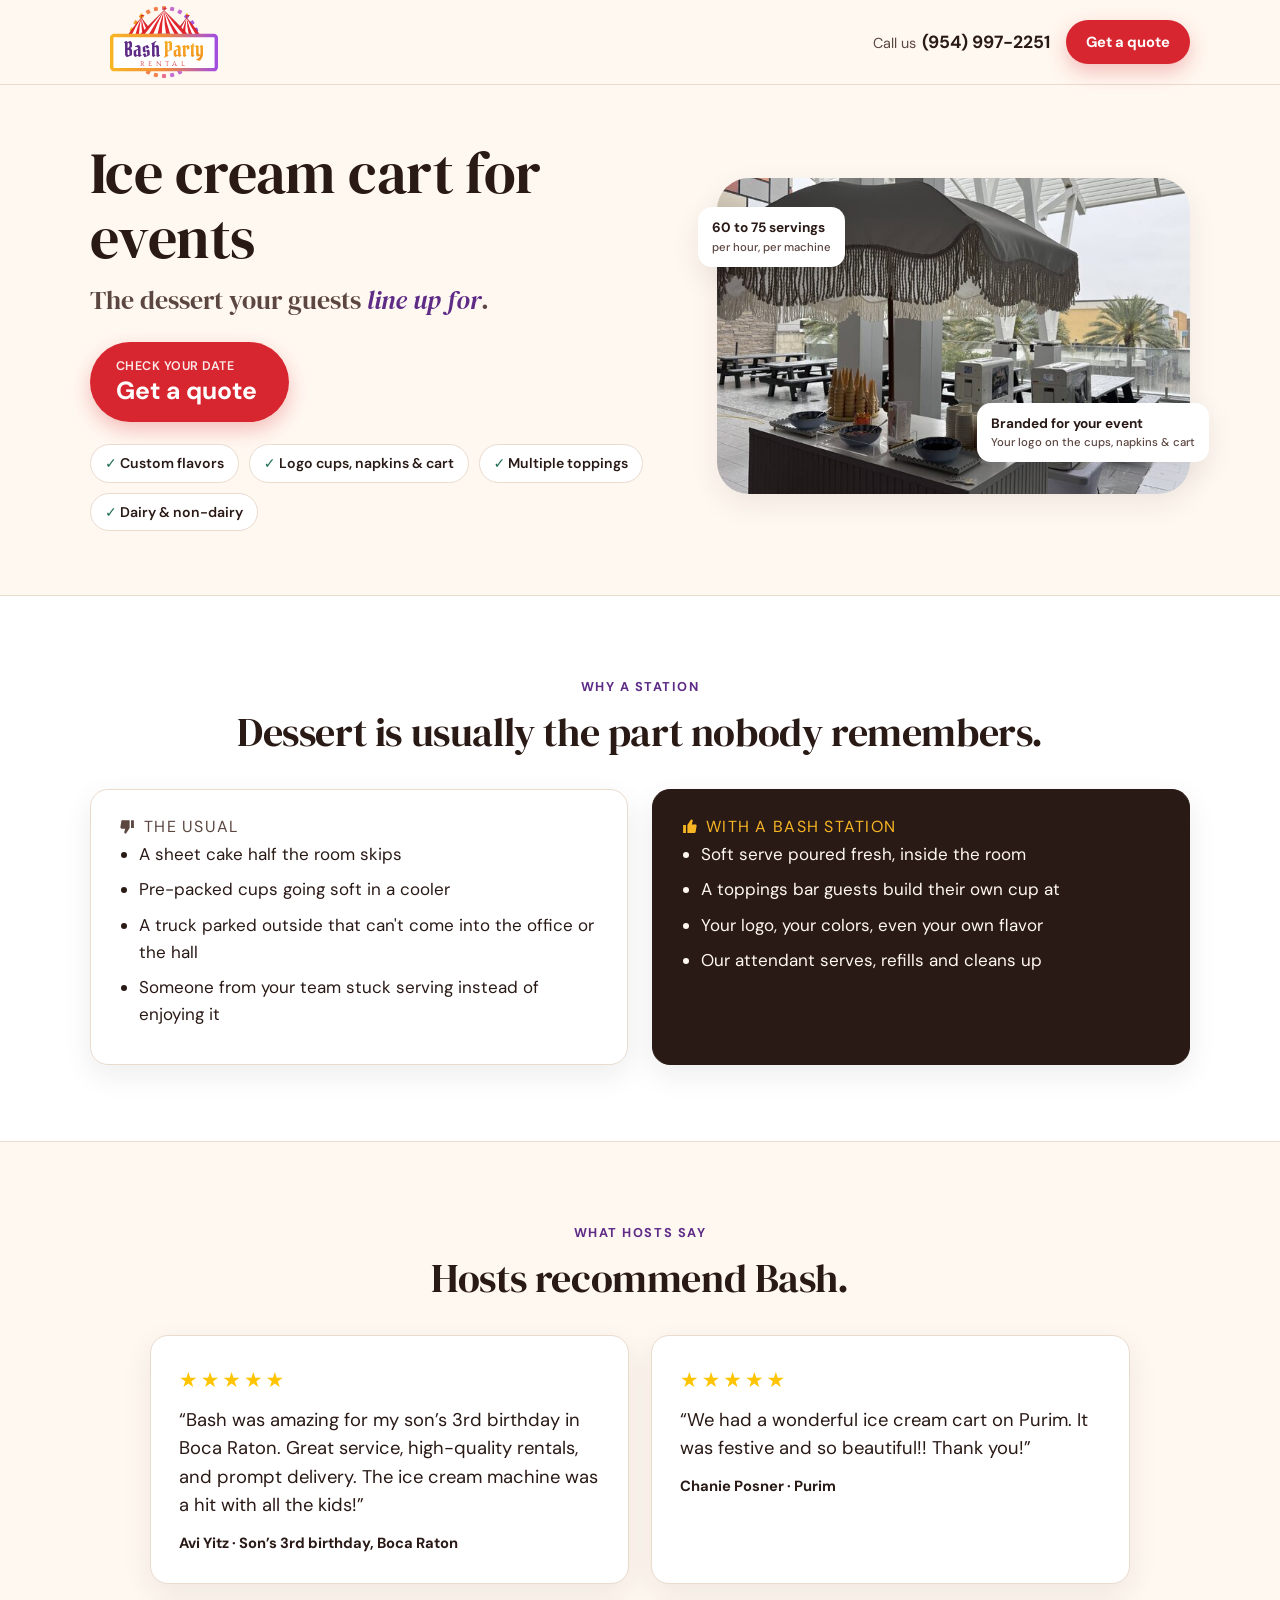
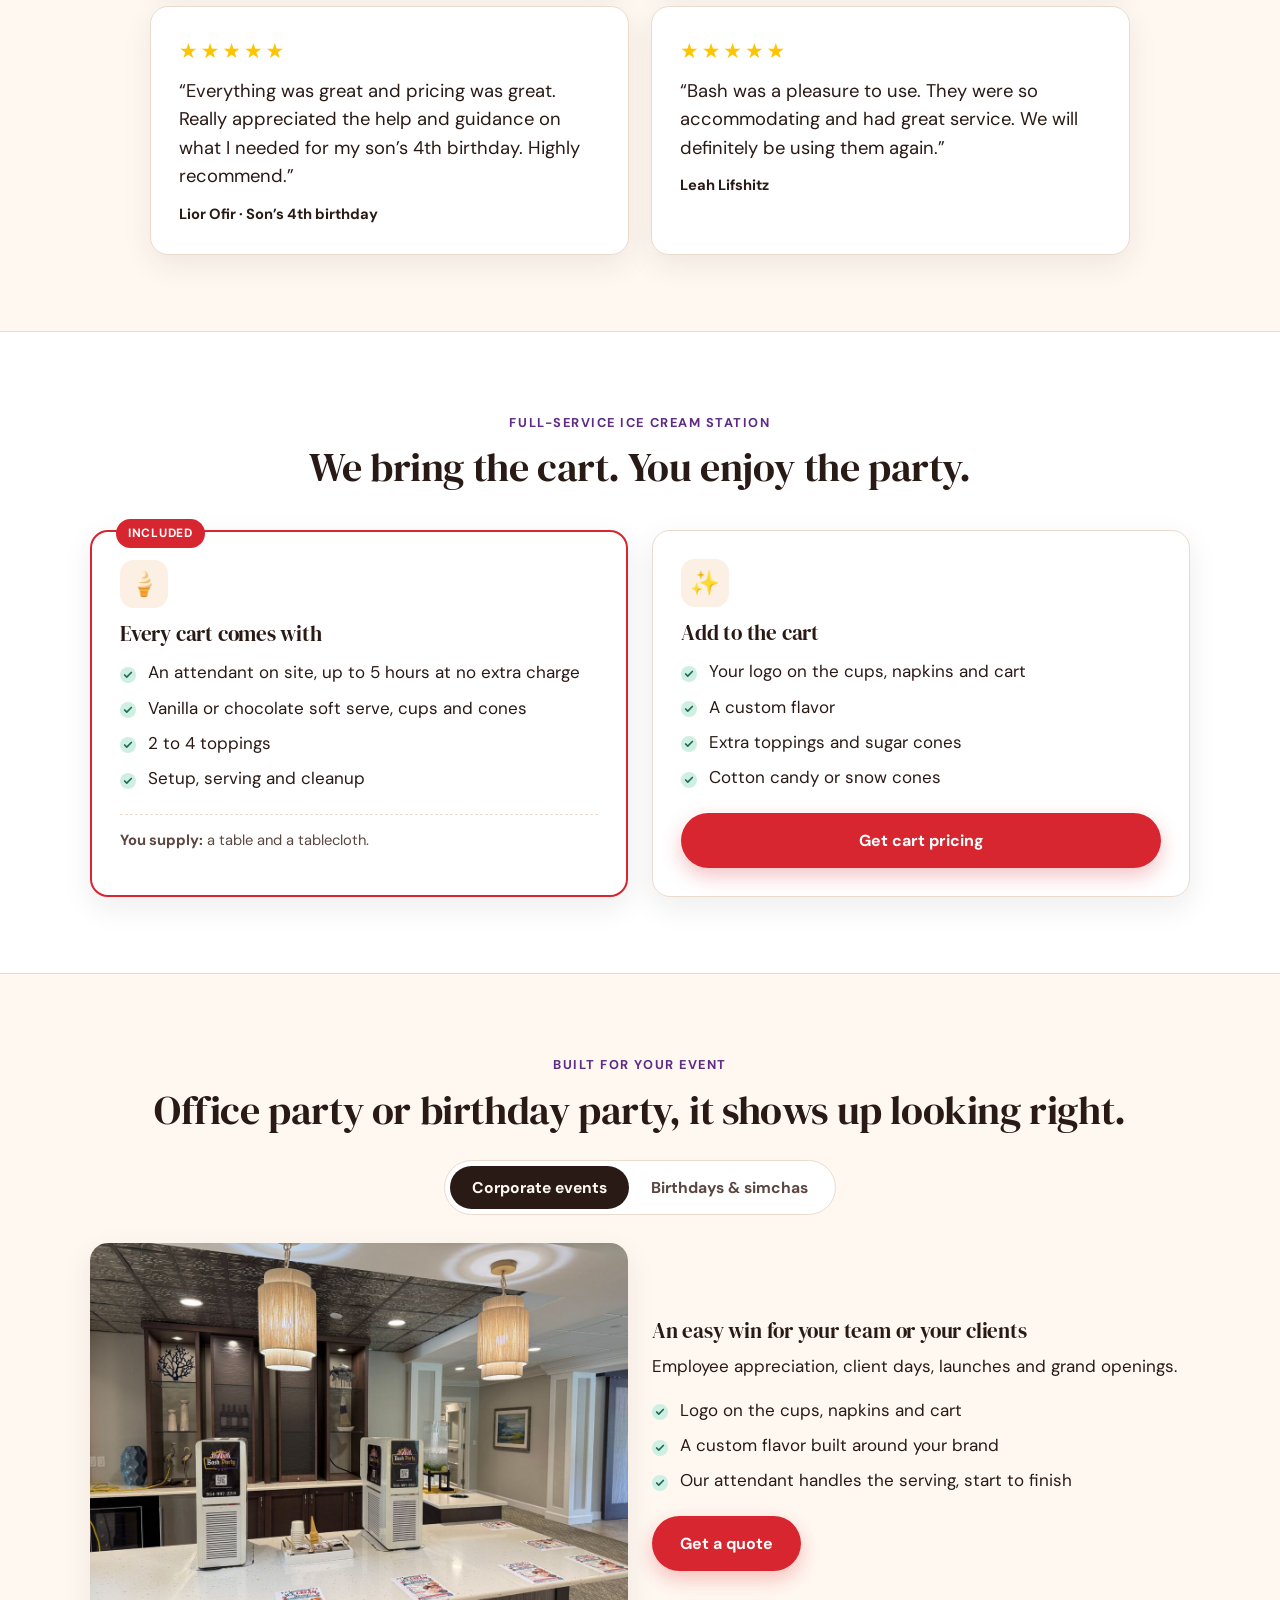
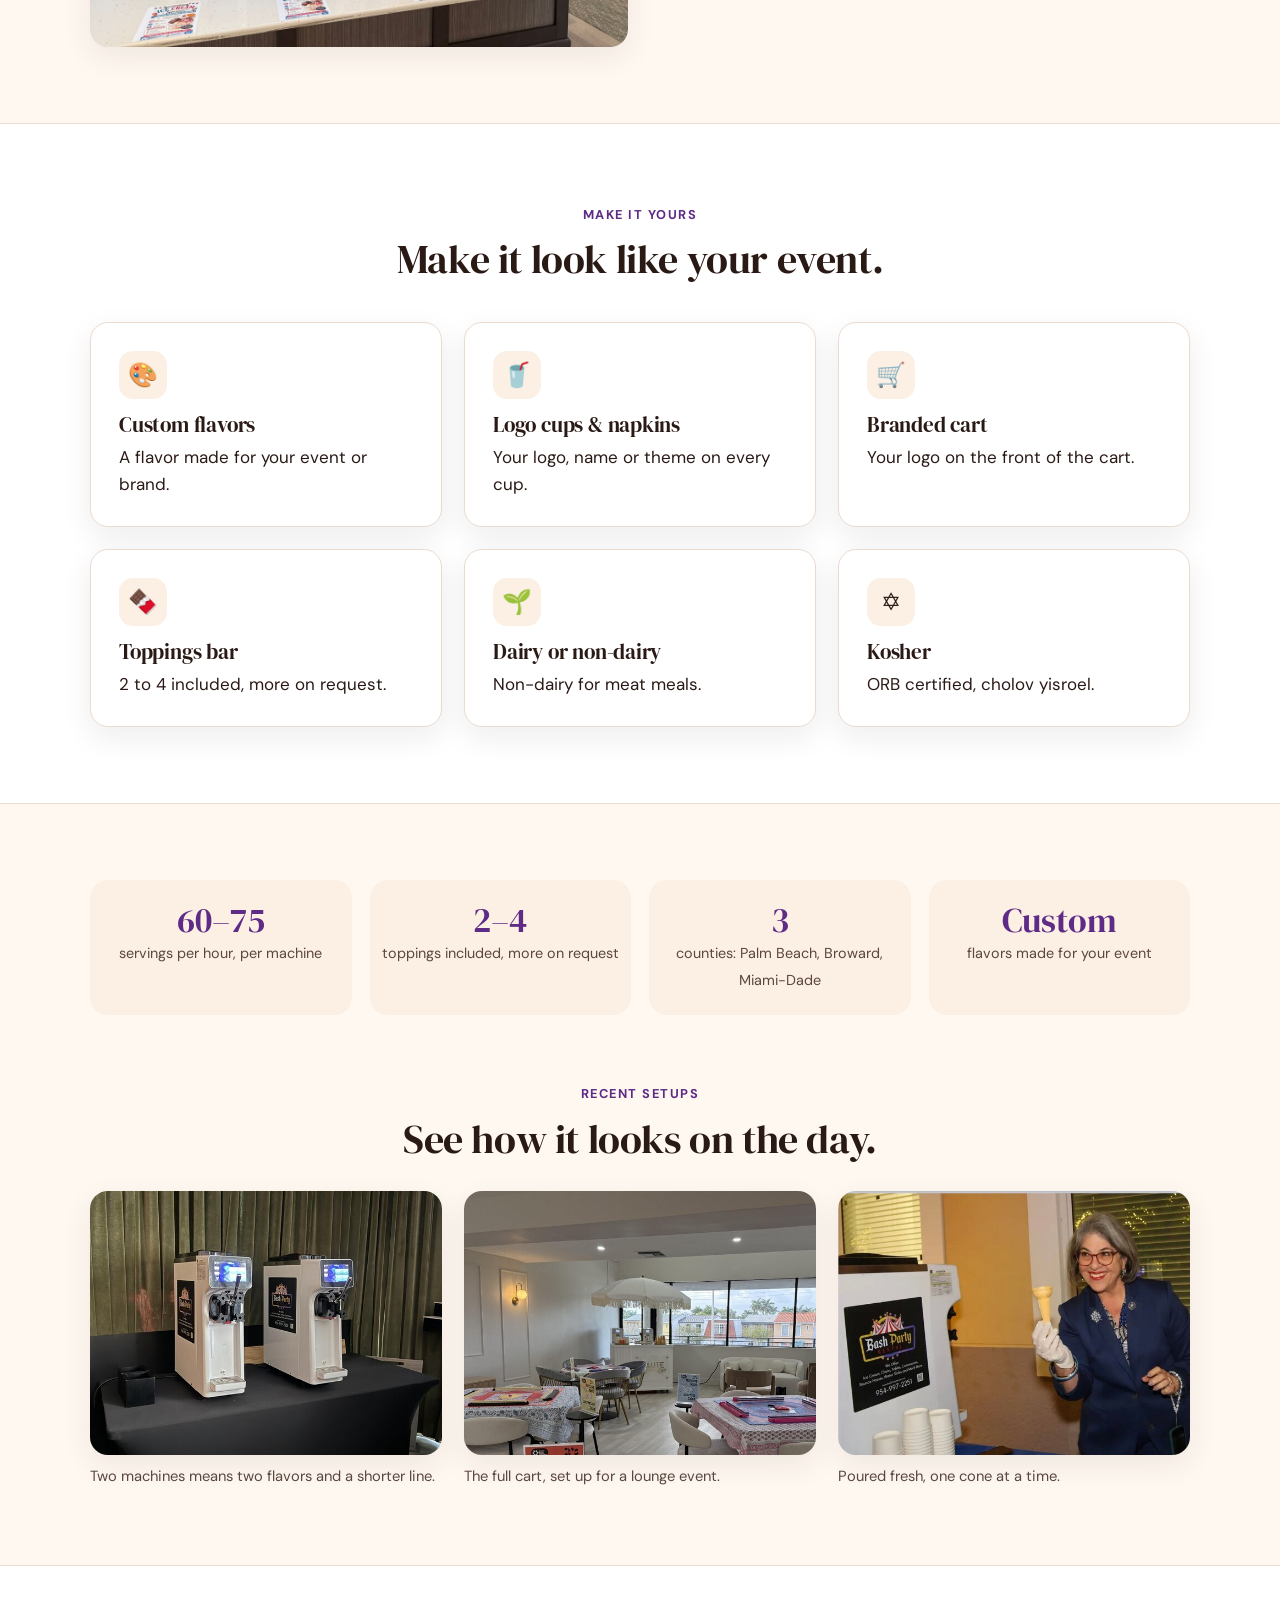
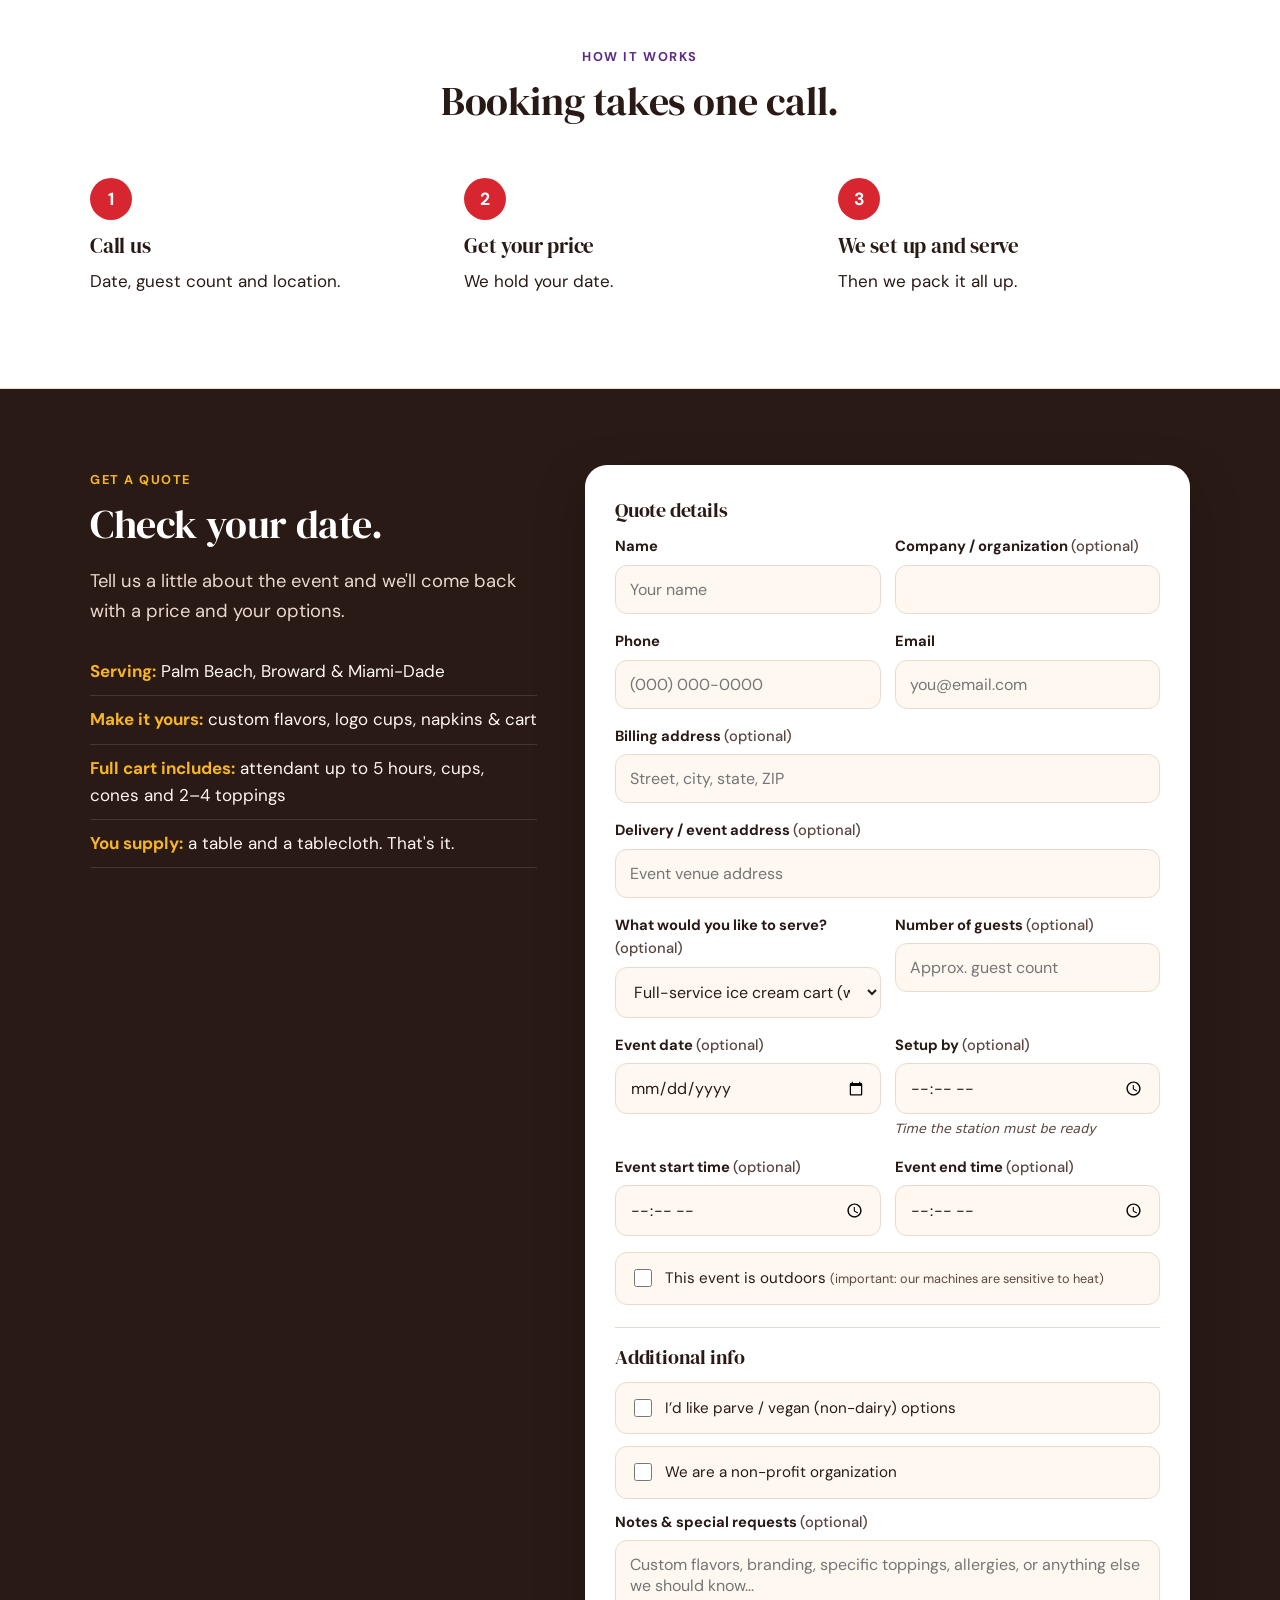
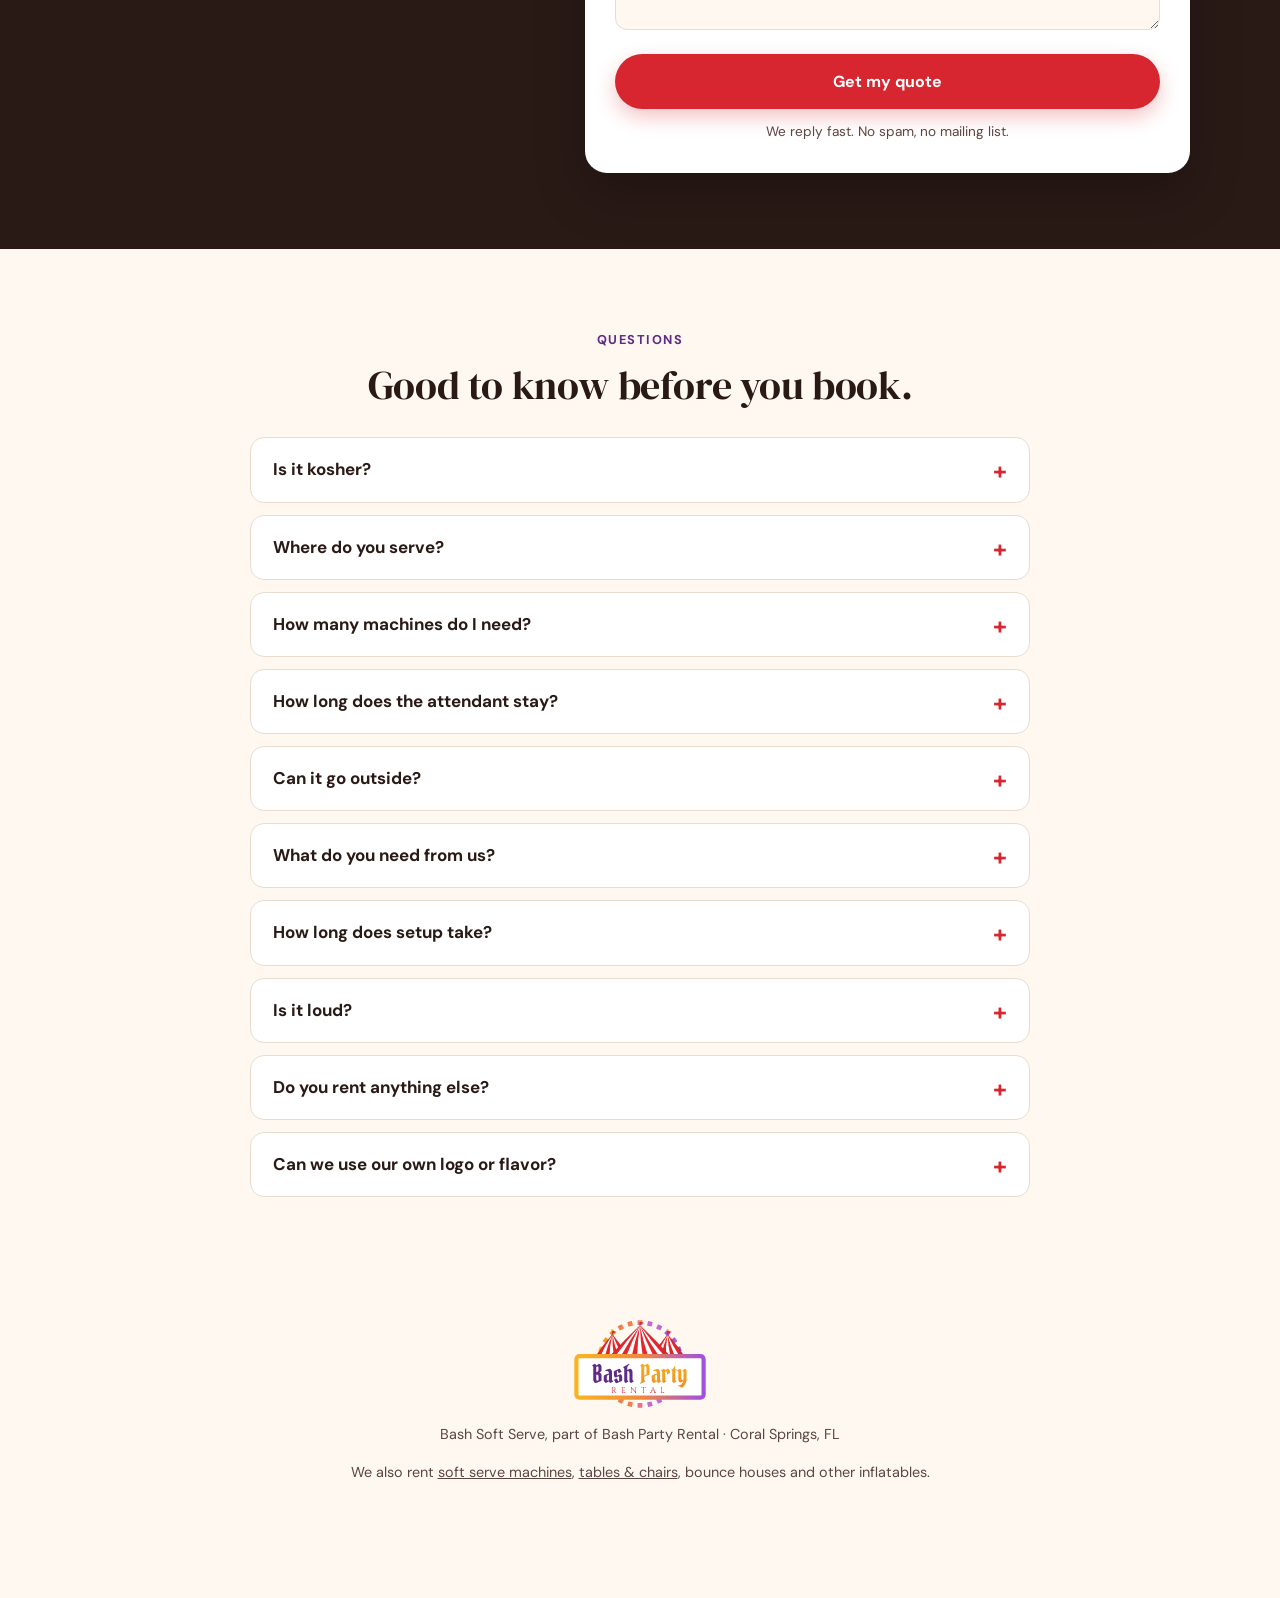
==== commit bccc6561: "Rebuild the ice cream quote form on Bash's own form; drop the machine slider Soft serve and cart pag" ====
--- a/ice-cream-cart/index.html
+++ b/ice-cream-cart/index.html
@@ -229,27 +229,8 @@
     </div>
   </section>
 
-  <!-- PLANNER -->
+  <!-- PROOF: STATS + GALLERY -->
   <section class="section">
-    <div class="wrap planner">
-      <div>
-        <span class="eyebrow">Sizing your cart</span>
-        <h2>Size it in five seconds.</h2>
-        <p>Each machine on the cart pours 60 to 75 servings an hour. Slide to your guest count.</p>
-        <label for="guests">Guests: <span class="guest-count" id="guests-val">150</span></label>
-        <input type="range" id="guests" min="25" max="600" step="25" value="150">
-      </div>
-      <div class="planner-out" aria-live="polite">
-        <span class="eyebrow" style="color:var(--waffle)">You'll want</span>
-        <b id="machines">3 machines</b>
-        <p id="planner-note"></p>
-        <a data-desk-label="Get a quote for this" class="btn btn-primary btn-call" data-phone href="tel:+19549972251" style="margin-top:18px"><svg class="ic" viewBox="0 0 24 24" aria-hidden="true"><path d="M22 16.9v3a2 2 0 0 1-2.2 2 19.8 19.8 0 0 1-8.6-3.1 19.5 19.5 0 0 1-6-6A19.8 19.8 0 0 1 2.1 4.2 2 2 0 0 1 4.1 2h3a2 2 0 0 1 2 1.7c.1 1 .4 1.9.7 2.8a2 2 0 0 1-.5 2.1L8 9.9a16 16 0 0 0 6 6l1.3-1.3a2 2 0 0 1 2.1-.4c.9.3 1.8.6 2.8.7a2 2 0 0 1 1.7 2z" fill="currentColor"/></svg> Call to book this</a>
-      </div>
-    </div>
-  </section>
-
-  <!-- PROOF: STATS + GALLERY -->
-  <section class="section section-alt">
     <div class="wrap">
       <div class="stats">
         <div class="stat"><b>60–75</b><span>servings per hour, per machine</span></div>
@@ -271,7 +252,7 @@
   </section>
 
   <!-- HOW IT WORKS -->
-  <section class="section">
+  <section class="section section-alt">
     <div class="wrap">
       <div class="center">
         <span class="eyebrow">How it works</span>
@@ -310,72 +291,46 @@
         <input type="hidden" name="redirect" value="">
         <input type="hidden" name="lead_type" value="Ice cream cart">
         <input type="hidden" name="landing_page" value="">
-        <input type="hidden" name="planner_estimate" value="">
         <input type="hidden" name="gclid" value=""><input type="hidden" name="gbraid" value=""><input type="hidden" name="wbraid" value="">
         <input type="hidden" name="utm_source" value=""><input type="hidden" name="utm_medium" value=""><input type="hidden" name="utm_campaign" value=""><input type="hidden" name="utm_term" value=""><input type="hidden" name="utm_content" value="">
         <input type="checkbox" name="botcheck" class="hp" tabindex="-1" autocomplete="off" aria-hidden="true">
-        <input type="hidden" name="service" value="Full-service ice cream cart">
-
-        <div class="form-row">
-          <div class="field"><label for="ss-name">Name</label><input type="text" id="ss-name" name="name" autocomplete="name" required></div>
-          <div class="field"><label for="ss-phone">Phone</label><input type="tel" id="ss-phone" name="phone" autocomplete="tel" required></div>
-        </div>
-        <div class="form-row">
-          <div class="field"><label for="ss-email">Email</label><input type="email" id="ss-email" name="email" autocomplete="email" required></div>
-          <div class="field"><label for="ss-company">Company <span class="opt">(if corporate)</span></label><input type="text" id="ss-company" name="company" autocomplete="organization"></div>
-        </div>
+
+        <h3 class="form-h">Quote details</h3>
+        <div class="form-row">
+          <div class="field"><label for="ss-name">Name</label><input type="text" id="ss-name" name="name" autocomplete="name" placeholder="Your name" required></div>
+          <div class="field"><label for="ss-company">Company / organization <span class="opt">(optional)</span></label><input type="text" id="ss-company" name="company" autocomplete="organization"></div>
+        </div>
+        <div class="form-row">
+          <div class="field"><label for="ss-phone">Phone</label><input type="tel" id="ss-phone" name="phone" autocomplete="tel" placeholder="(000) 000-0000" required></div>
+          <div class="field"><label for="ss-email">Email</label><input type="email" id="ss-email" name="email" autocomplete="email" placeholder="you@email.com" required></div>
+        </div>
+        <div class="field"><label for="ss-billing">Billing address <span class="opt">(optional)</span></label><input type="text" id="ss-billing" name="billing_address" autocomplete="street-address" placeholder="Street, city, state, ZIP"></div>
+        <div class="field"><label for="ss-venue">Delivery / event address <span class="opt">(optional)</span></label><input type="text" id="ss-venue" name="event_address" placeholder="Event venue address"></div>
         <div class="form-row">
           <div class="field">
-            <label for="ss-type">Event type <span class="opt">(optional)</span></label>
-            <select id="ss-type" name="event_type">
-              <option value="">Choose one</option>
-              <option>Corporate event</option>
-              <option>Birthday party</option>
-              <option>Bar / Bat Mitzvah</option>
-              <option>Upsherin</option>
-              <option>Wedding</option>
-              <option>School or community event</option>
-              <option>Other</option>
+            <label for="ss-service">What would you like to serve? <span class="opt">(optional)</span></label>
+            <select id="ss-service" name="service">
+              <option value="Full-service ice cream cart" selected>Full-service ice cream cart (we serve)</option>
+              <option value="Soft serve machine rental">Soft serve machine rental (you serve)</option>
+              <option value="Not sure yet">Not sure yet</option>
             </select>
           </div>
+          <div class="field"><label for="ss-guests">Number of guests <span class="opt">(optional)</span></label><input type="text" id="ss-guests" name="guests" inputmode="numeric" placeholder="Approx. guest count"></div>
+        </div>
+        <div class="form-row">
           <div class="field"><label for="ss-date">Event date <span class="opt">(optional)</span></label><input type="date" id="ss-date" name="event_date"></div>
-        </div>
-        <div class="form-row">
-          <div class="field">
-            <label for="ss-guests">Guests <span class="opt">(optional)</span></label>
-            <select id="ss-guests" name="guests">
-              <option value="">Roughly how many?</option>
-              <option>Under 50</option>
-              <option>50 to 100</option>
-              <option>100 to 200</option>
-              <option>200 to 400</option>
-              <option>400+</option>
-            </select>
-          </div>
-          <div class="field">
-            <label for="ss-area">Event location <span class="opt">(optional)</span></label>
-            <select id="ss-area" name="county">
-              <option value="">Choose a county</option>
-              <option>Palm Beach</option>
-              <option>Broward</option>
-              <option>Miami-Dade</option>
-              <option>Somewhere else</option>
-            </select>
-          </div>
-        </div>
-        <fieldset class="field">
-          <legend>Extras you're interested in <span class="opt">(optional)</span></legend>
-          <div class="checks-inline">
-            <label><input type="checkbox" name="extras[]" value="Logo cups & napkins"> Logo cups &amp; napkins</label>
-            <label><input type="checkbox" name="extras[]" value="Branded cart"> Branded cart</label>
-            <label><input type="checkbox" name="extras[]" value="Custom flavor"> Custom flavor</label>
-            <label><input type="checkbox" name="extras[]" value="Extra toppings"> Extra toppings</label>
-            <label><input type="checkbox" name="extras[]" value="Non-dairy"> Non-dairy</label>
-            <label><input type="checkbox" name="extras[]" value="Cotton candy"> Cotton candy</label>
-            <label><input type="checkbox" name="extras[]" value="Snow cones"> Snow cones</label>
-          </div>
-        </fieldset>
-        <div class="field"><label for="ss-notes">Anything else? <span class="opt">(optional)</span></label><textarea id="ss-notes" name="message" placeholder="Venue, indoor or outdoor, timing, theme..."></textarea></div>
+          <div class="field"><label for="ss-setup">Setup by <span class="opt">(optional)</span></label><input type="time" id="ss-setup" name="setup_by"><small class="hint">Time the station must be ready</small></div>
+        </div>
+        <div class="form-row">
+          <div class="field"><label for="ss-start">Event start time <span class="opt">(optional)</span></label><input type="time" id="ss-start" name="start_time"></div>
+          <div class="field"><label for="ss-end">Event end time <span class="opt">(optional)</span></label><input type="time" id="ss-end" name="end_time"></div>
+        </div>
+        <label class="check-row"><input type="checkbox" name="outdoors" value="Yes"> <span>This event is outdoors <small>(important: our machines are sensitive to heat)</small></span></label>
+
+        <h3 class="form-h">Additional info</h3>
+        <label class="check-row"><input type="checkbox" name="parve_vegan" value="Yes"> <span>I&rsquo;d like parve / vegan (non-dairy) options</span></label>
+        <label class="check-row"><input type="checkbox" name="non_profit" value="Yes"> <span>We are a non-profit organization</span></label>
+        <div class="field"><label for="ss-notes">Notes &amp; special requests <span class="opt">(optional)</span></label><textarea id="ss-notes" name="message" placeholder="Custom flavors, branding, specific toppings, allergies, or anything else we should know..."></textarea></div>
 
         <p class="form-min" data-min-wrap>Full-service carts start at <strong data-min="softServeStationFrom"></strong>, so we can bring the full setup to every event.</p>
         <button class="btn btn-primary btn-block" type="submit">Get my quote</button>
@@ -385,13 +340,13 @@
   </section>
 
   <!-- FAQ -->
-  <section class="section section-alt">
+  <section class="section">
     <div class="wrap">
       <div class="center"><span class="eyebrow">Questions</span><h2>Good to know before you book.</h2></div>
       <div class="faq" style="margin-top:30px">
         <details><summary>Is it kosher?</summary><p>Yes. Everything is certified by the ORB, and our dairy soft serve is cholov yisroel. Non-dairy is available too.</p></details>
         <details><summary>Where do you serve?</summary><p>All of South Florida: Palm Beach, Broward and Miami-Dade counties. If you're just outside that, ask and we'll let you know.</p></details>
-        <details><summary>How many guests can one cart serve?</summary><p>Each machine pours 60 to 75 servings an hour and serves one flavor. For a bigger crowd or a second flavor, ask about a second machine.</p></details>
+        <details><summary>How many machines do I need?</summary><p>It depends on your guest count and how long you want to serve, not just the headcount. Fill in your guests and event times in the form and we&rsquo;ll recommend the right setup.</p></details>
         <details><summary>How long does the attendant stay?</summary><p>Up to 5 hours at no extra charge.</p></details>
         <details><summary>Can it go outside?</summary><p>In the cooler months, yes. In summer, South Florida humidity is too much for the machines, so summer setups are indoors.</p></details>
         <details><summary>What do you need from us?</summary><p>A table and a tablecloth. Each machine plugs into a standard outlet on its own circuit breaker, and we bring 50-foot extension cords, so the station doesn't have to sit against the wall. We bring everything else.</p></details>
--- a/bash.css
+++ b/bash.css
@@ -324,3 +324,12 @@
 
 /* DM Serif Display ships one weight: keep display text at 400 so browsers don't fake a bold. */
 h1, h2, h3, .brand, .stat b, .planner-out b, .guest-count, .hero-sub { font-weight: 400; }
+
+/* Quote form, modelled on bashsoftserve.com/quote */
+.form-h { font-size: 1.25rem; margin: 4px 0 14px; }
+.form-h:not(:first-of-type) { margin-top: 22px; padding-top: 18px; border-top: 1px solid var(--line); }
+.hint { display: block; margin-top: 5px; font-size: .8rem; font-style: italic; color: var(--ink-soft); }
+.check-row { display: flex; gap: 10px; align-items: flex-start; border: 1.5px solid var(--line); border-radius: 12px; padding: 13px 14px; margin-bottom: 12px; background: var(--cream); cursor: pointer; font-size: .95rem; }
+.check-row input { margin-top: 3px; accent-color: var(--berry); width: 18px; height: 18px; flex: none; }
+.check-row small { color: var(--ink-soft); }
+input[type="time"] { width: 100%; padding: 13px 14px; font: 1rem var(--body); color: var(--ink); background: var(--cream); border: 1.5px solid var(--line); border-radius: 12px; }
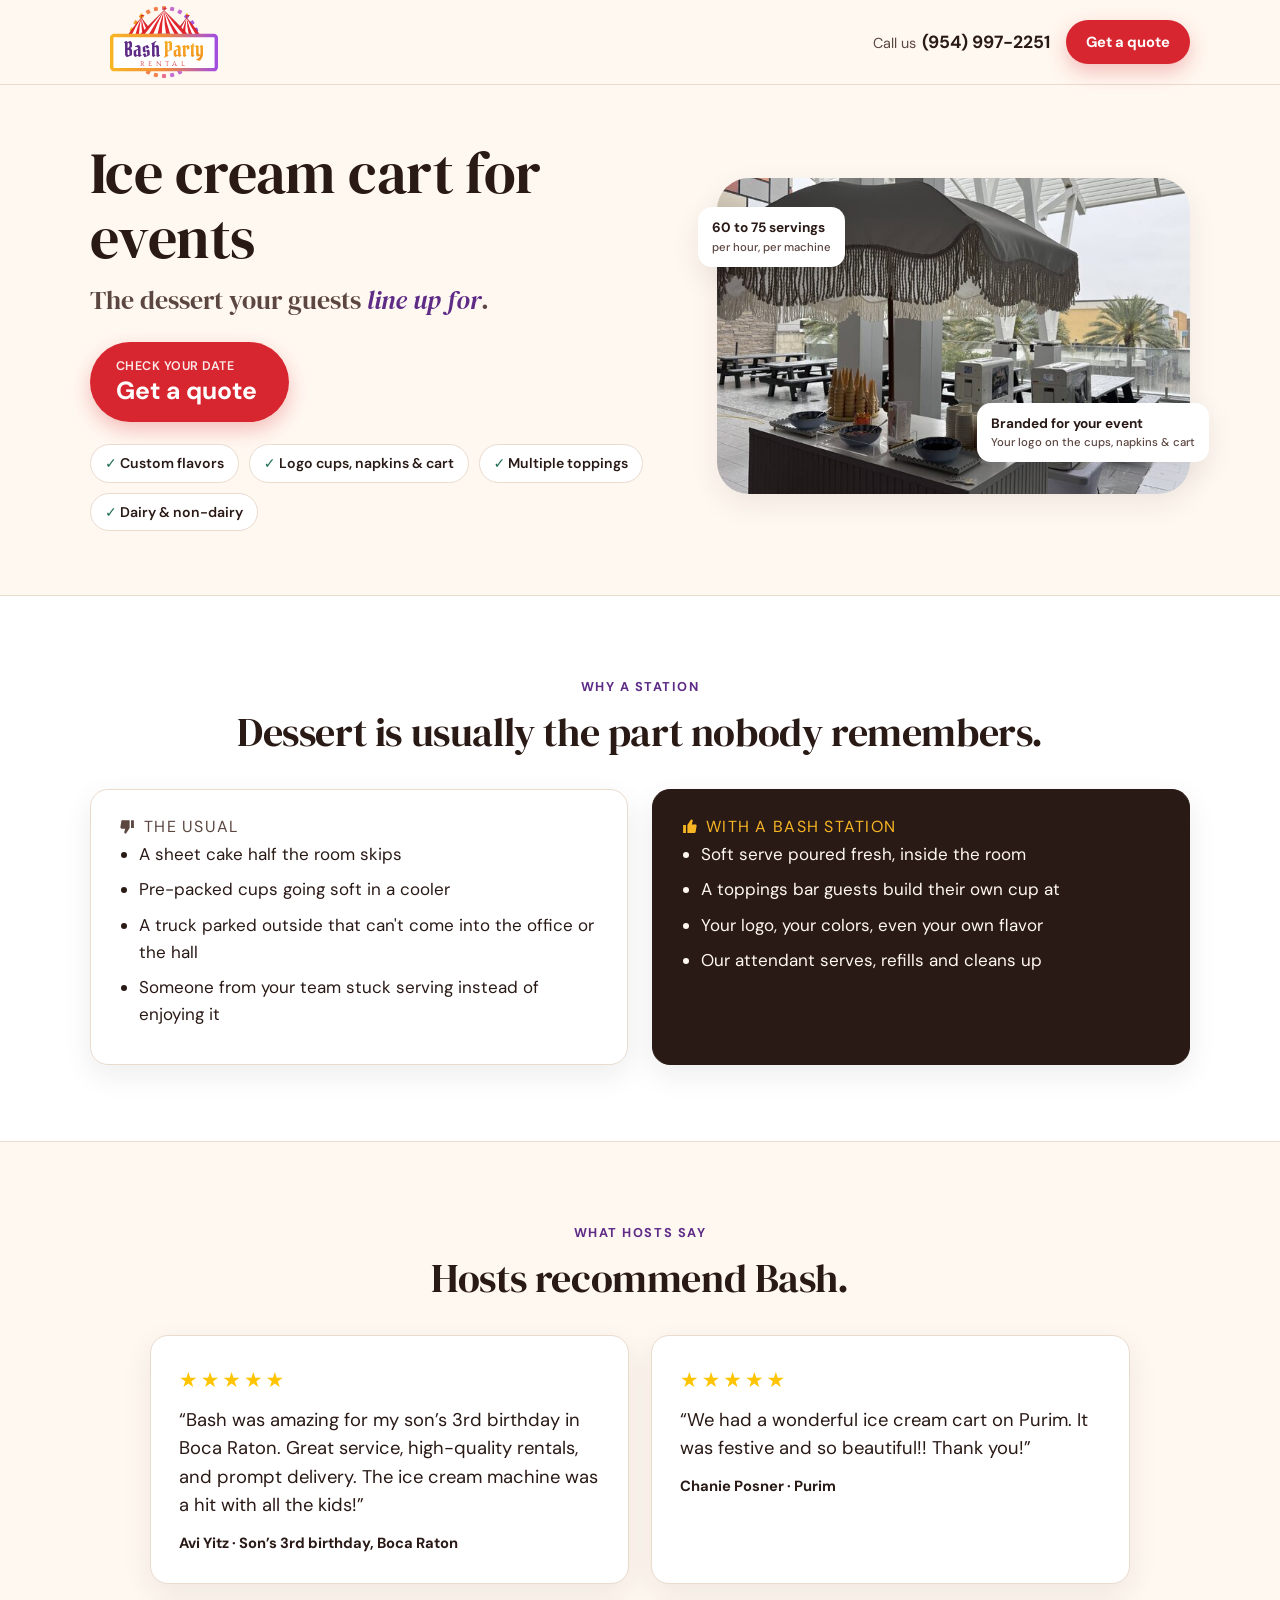
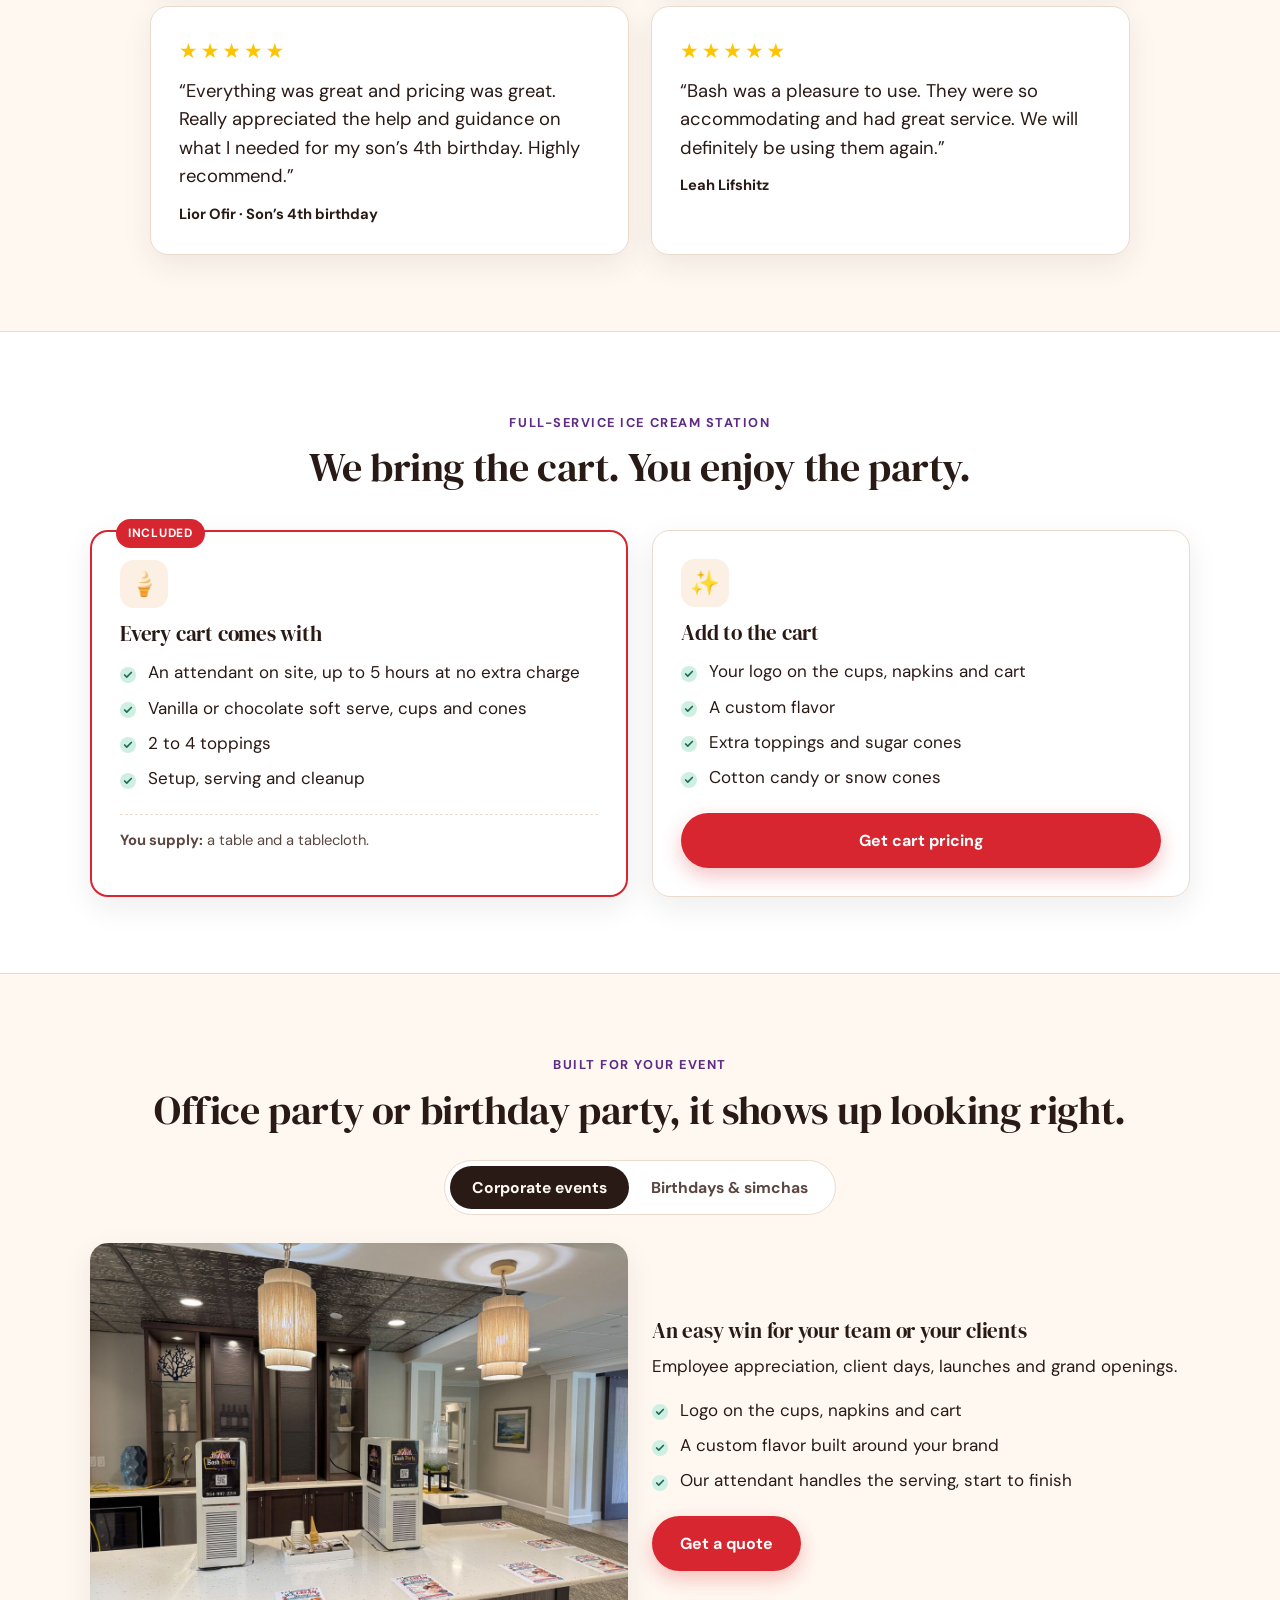
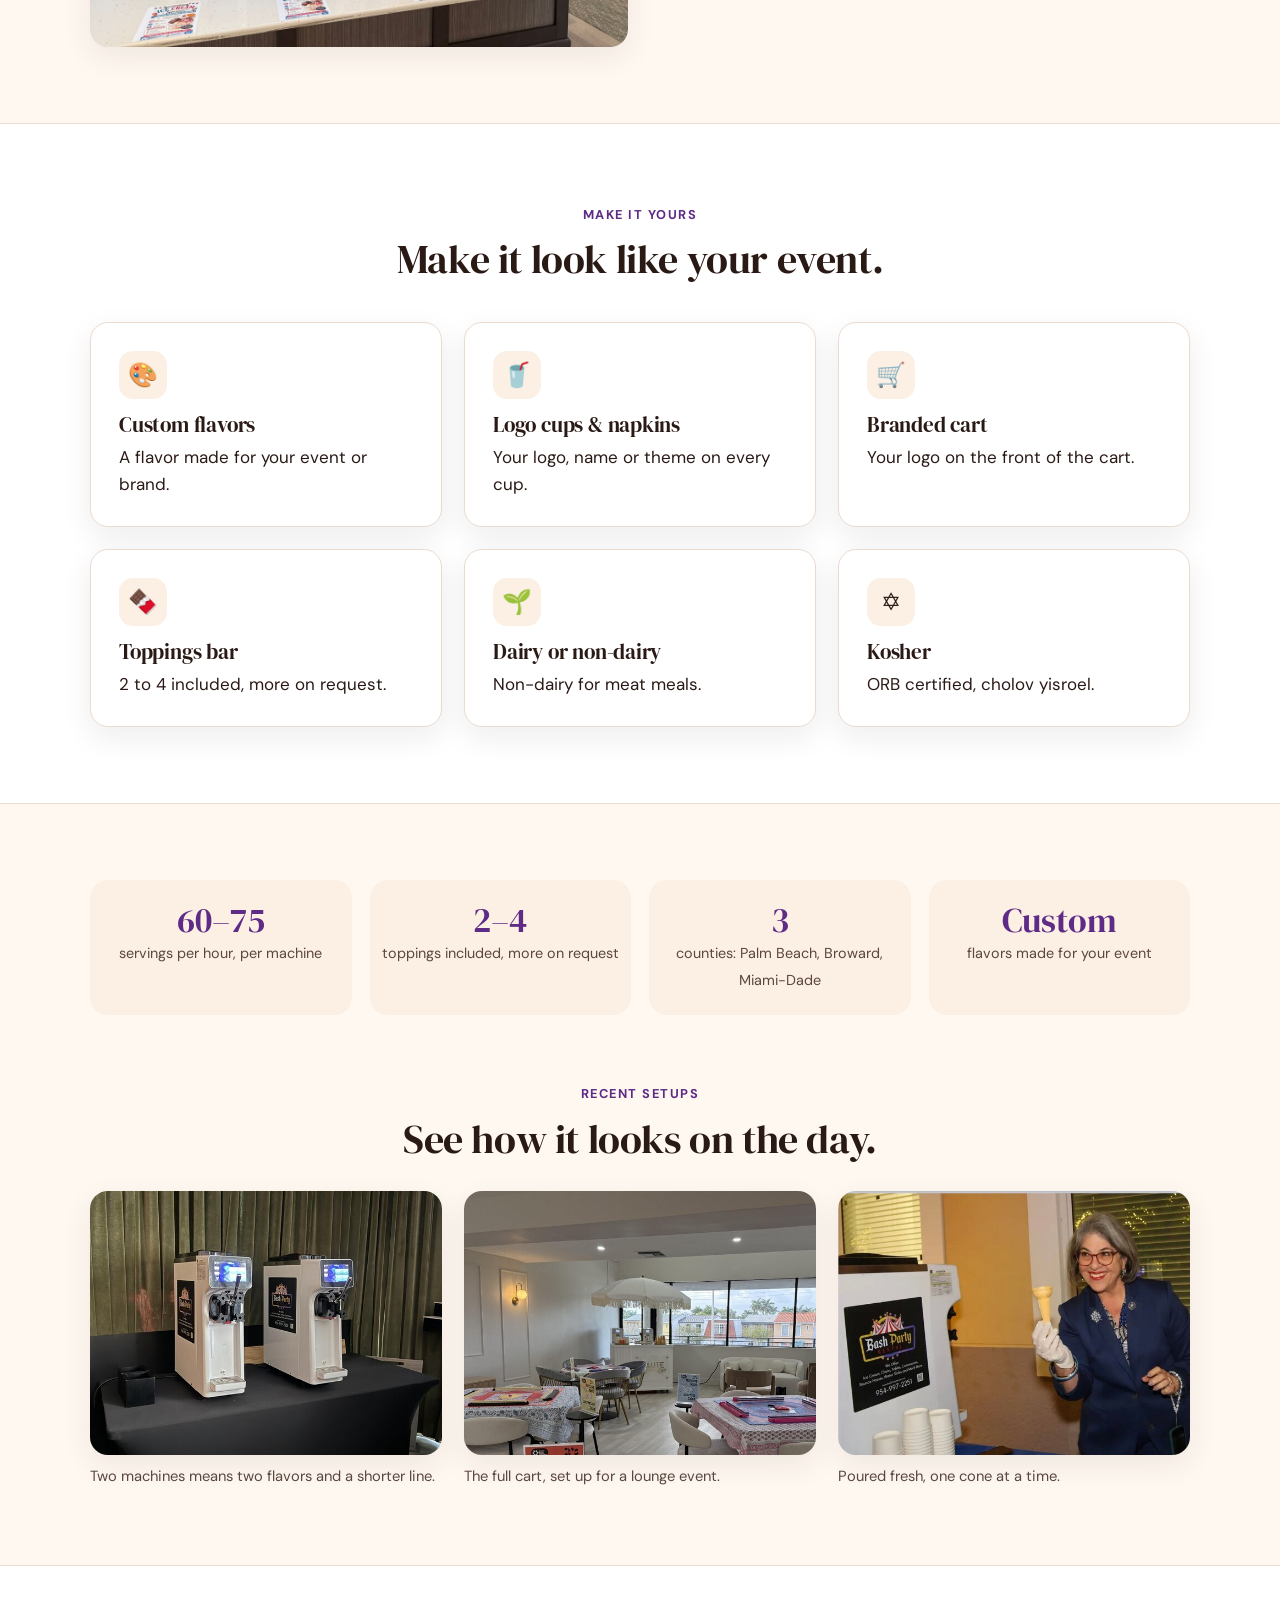
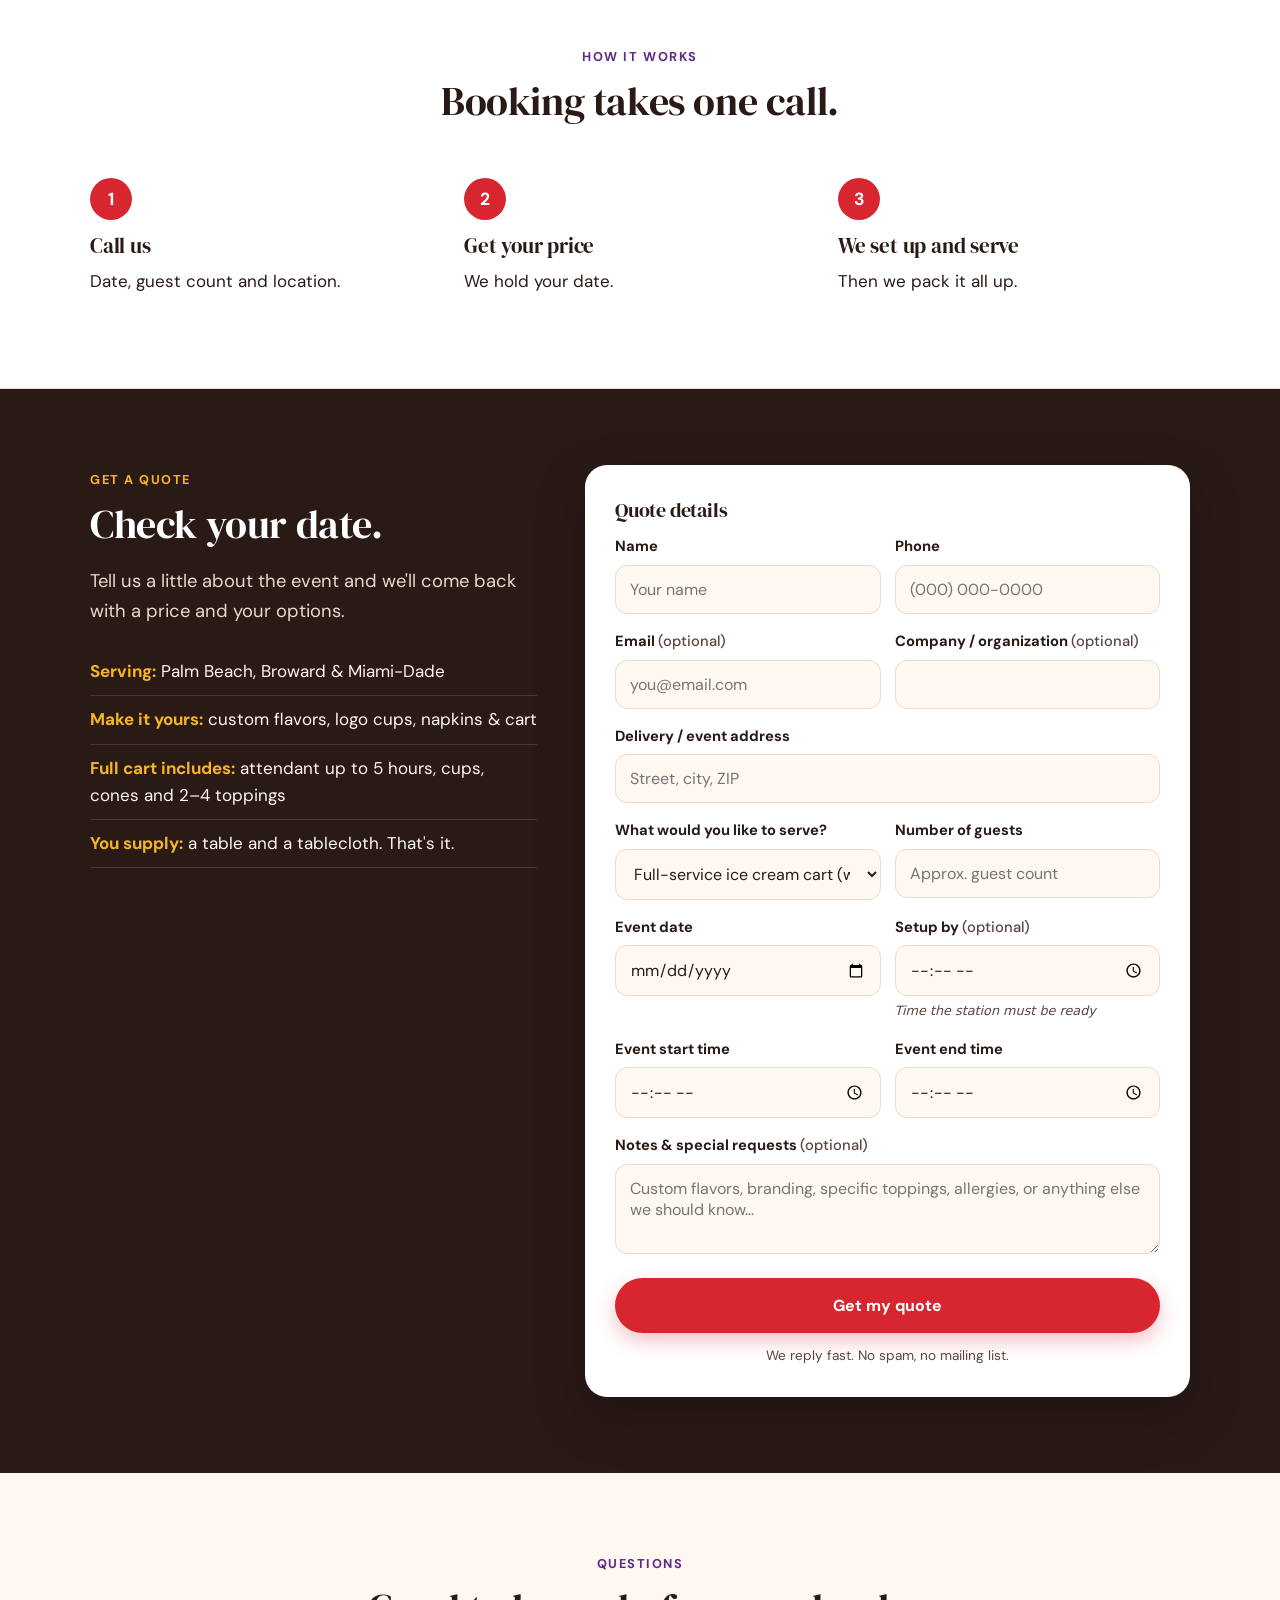
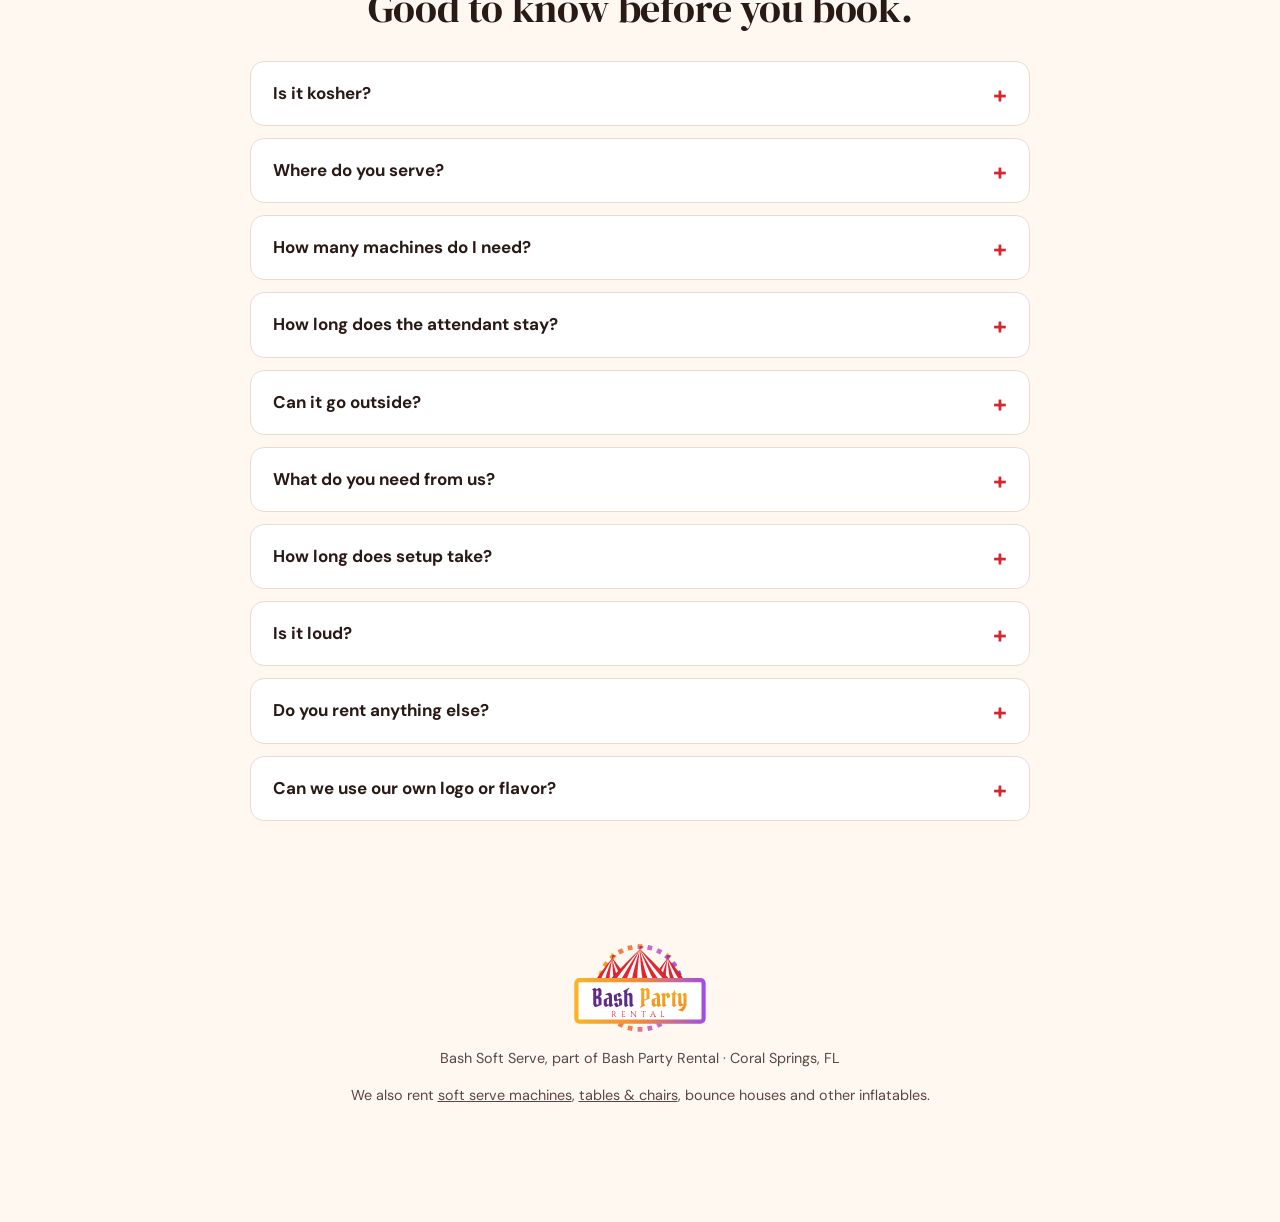
==== commit 11a5c4bf: "Use one quote form on all three Bash pages Fields: name, phone, email, company, delivery/event addre" ====
--- a/ice-cream-cart/index.html
+++ b/ice-cream-cart/index.html
@@ -298,38 +298,32 @@
         <h3 class="form-h">Quote details</h3>
         <div class="form-row">
           <div class="field"><label for="ss-name">Name</label><input type="text" id="ss-name" name="name" autocomplete="name" placeholder="Your name" required></div>
+          <div class="field"><label for="ss-phone">Phone</label><input type="tel" id="ss-phone" name="phone" autocomplete="tel" placeholder="(000) 000-0000" required></div>
+        </div>
+        <div class="form-row">
+          <div class="field"><label for="ss-email">Email <span class="opt">(optional)</span></label><input type="email" id="ss-email" name="email" autocomplete="email" placeholder="you@email.com"></div>
           <div class="field"><label for="ss-company">Company / organization <span class="opt">(optional)</span></label><input type="text" id="ss-company" name="company" autocomplete="organization"></div>
         </div>
-        <div class="form-row">
-          <div class="field"><label for="ss-phone">Phone</label><input type="tel" id="ss-phone" name="phone" autocomplete="tel" placeholder="(000) 000-0000" required></div>
-          <div class="field"><label for="ss-email">Email</label><input type="email" id="ss-email" name="email" autocomplete="email" placeholder="you@email.com" required></div>
-        </div>
-        <div class="field"><label for="ss-billing">Billing address <span class="opt">(optional)</span></label><input type="text" id="ss-billing" name="billing_address" autocomplete="street-address" placeholder="Street, city, state, ZIP"></div>
-        <div class="field"><label for="ss-venue">Delivery / event address <span class="opt">(optional)</span></label><input type="text" id="ss-venue" name="event_address" placeholder="Event venue address"></div>
+        <div class="field"><label for="ss-venue">Delivery / event address</label><input type="text" id="ss-venue" name="event_address" autocomplete="street-address" placeholder="Street, city, ZIP" required></div>
         <div class="form-row">
           <div class="field">
-            <label for="ss-service">What would you like to serve? <span class="opt">(optional)</span></label>
-            <select id="ss-service" name="service">
+            <label for="ss-service">What would you like to serve?</label>
+            <select id="ss-service" name="service" required>
               <option value="Full-service ice cream cart" selected>Full-service ice cream cart (we serve)</option>
               <option value="Soft serve machine rental">Soft serve machine rental (you serve)</option>
               <option value="Not sure yet">Not sure yet</option>
             </select>
           </div>
-          <div class="field"><label for="ss-guests">Number of guests <span class="opt">(optional)</span></label><input type="text" id="ss-guests" name="guests" inputmode="numeric" placeholder="Approx. guest count"></div>
-        </div>
-        <div class="form-row">
-          <div class="field"><label for="ss-date">Event date <span class="opt">(optional)</span></label><input type="date" id="ss-date" name="event_date"></div>
+          <div class="field"><label for="ss-guests">Number of guests</label><input type="text" id="ss-guests" name="guests" inputmode="numeric" placeholder="Approx. guest count" required></div>
+        </div>
+        <div class="form-row">
+          <div class="field"><label for="ss-date">Event date</label><input type="date" id="ss-date" name="event_date" required></div>
           <div class="field"><label for="ss-setup">Setup by <span class="opt">(optional)</span></label><input type="time" id="ss-setup" name="setup_by"><small class="hint">Time the station must be ready</small></div>
         </div>
         <div class="form-row">
-          <div class="field"><label for="ss-start">Event start time <span class="opt">(optional)</span></label><input type="time" id="ss-start" name="start_time"></div>
-          <div class="field"><label for="ss-end">Event end time <span class="opt">(optional)</span></label><input type="time" id="ss-end" name="end_time"></div>
-        </div>
-        <label class="check-row"><input type="checkbox" name="outdoors" value="Yes"> <span>This event is outdoors <small>(important: our machines are sensitive to heat)</small></span></label>
-
-        <h3 class="form-h">Additional info</h3>
-        <label class="check-row"><input type="checkbox" name="parve_vegan" value="Yes"> <span>I&rsquo;d like parve / vegan (non-dairy) options</span></label>
-        <label class="check-row"><input type="checkbox" name="non_profit" value="Yes"> <span>We are a non-profit organization</span></label>
+          <div class="field"><label for="ss-start">Event start time</label><input type="time" id="ss-start" name="start_time" required></div>
+          <div class="field"><label for="ss-end">Event end time</label><input type="time" id="ss-end" name="end_time" required></div>
+        </div>
         <div class="field"><label for="ss-notes">Notes &amp; special requests <span class="opt">(optional)</span></label><textarea id="ss-notes" name="message" placeholder="Custom flavors, branding, specific toppings, allergies, or anything else we should know..."></textarea></div>
 
         <p class="form-min" data-min-wrap>Full-service carts start at <strong data-min="softServeStationFrom"></strong>, so we can bring the full setup to every event.</p>
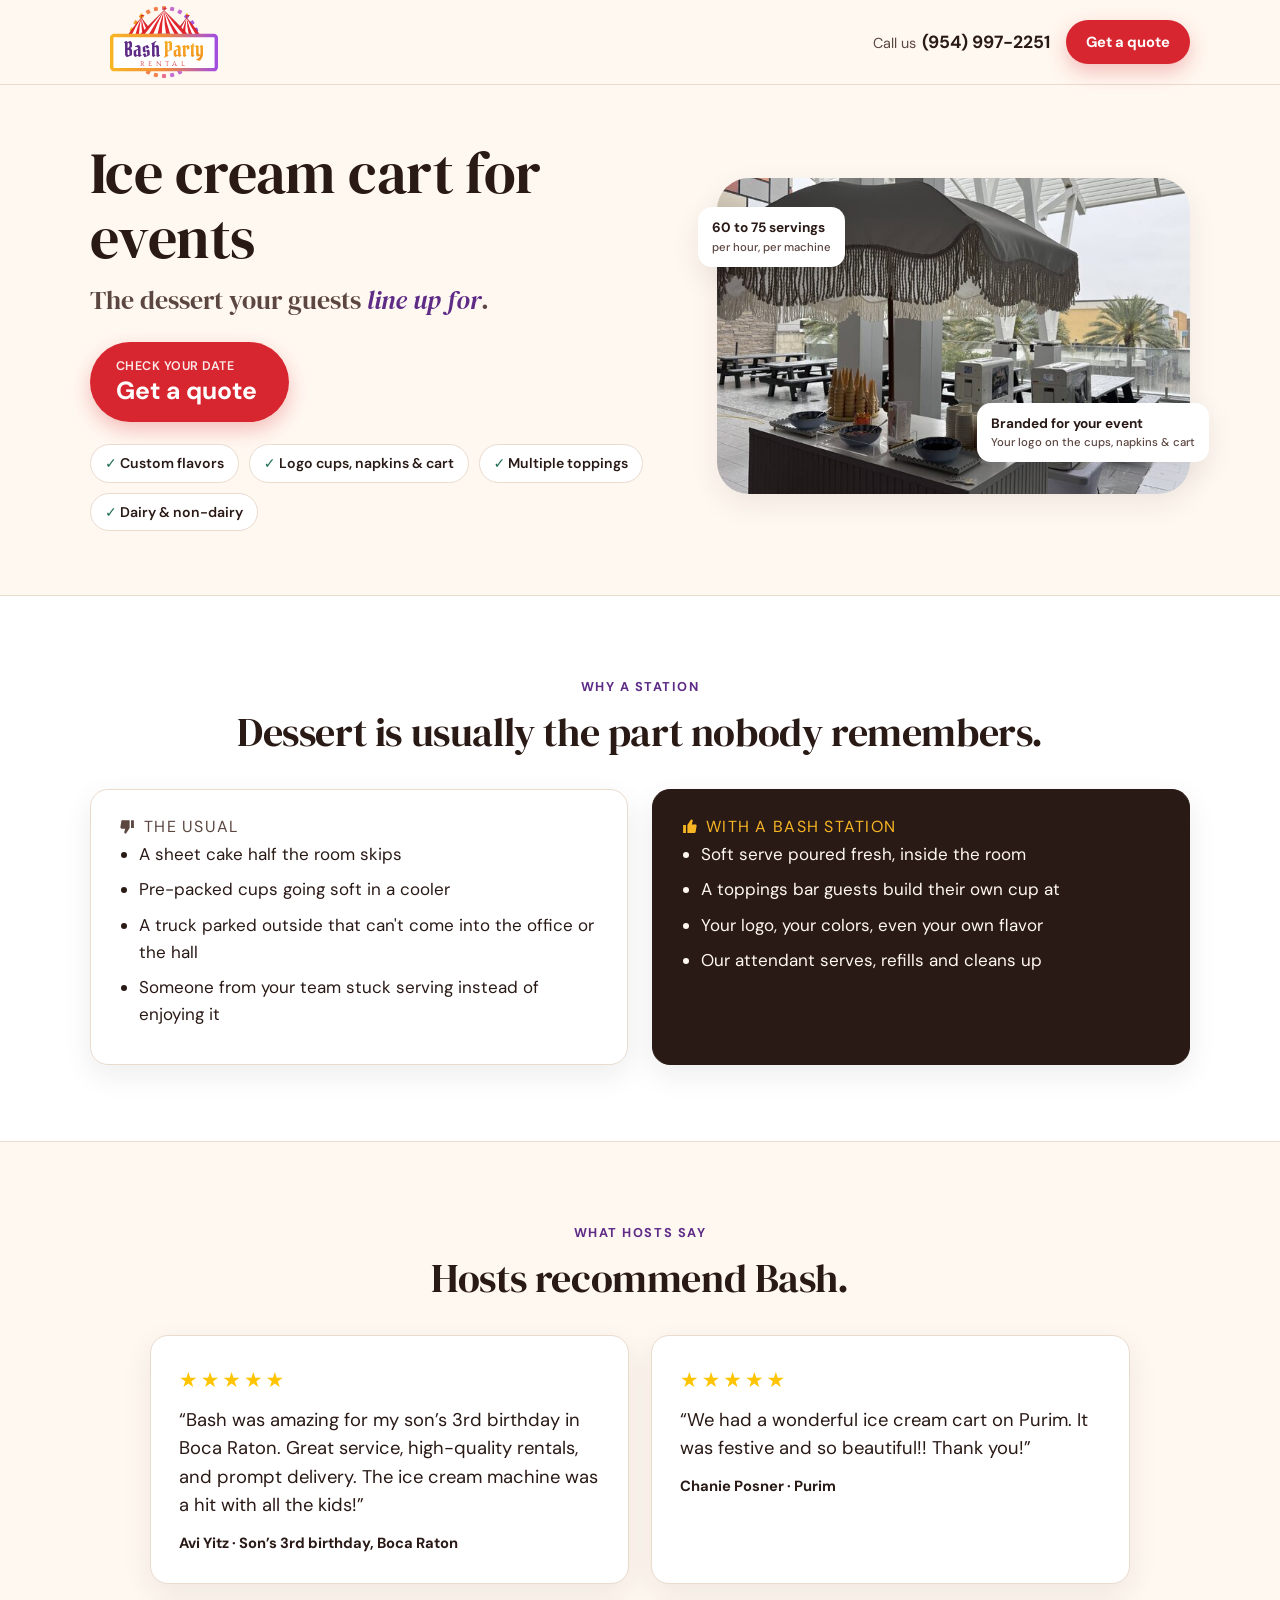
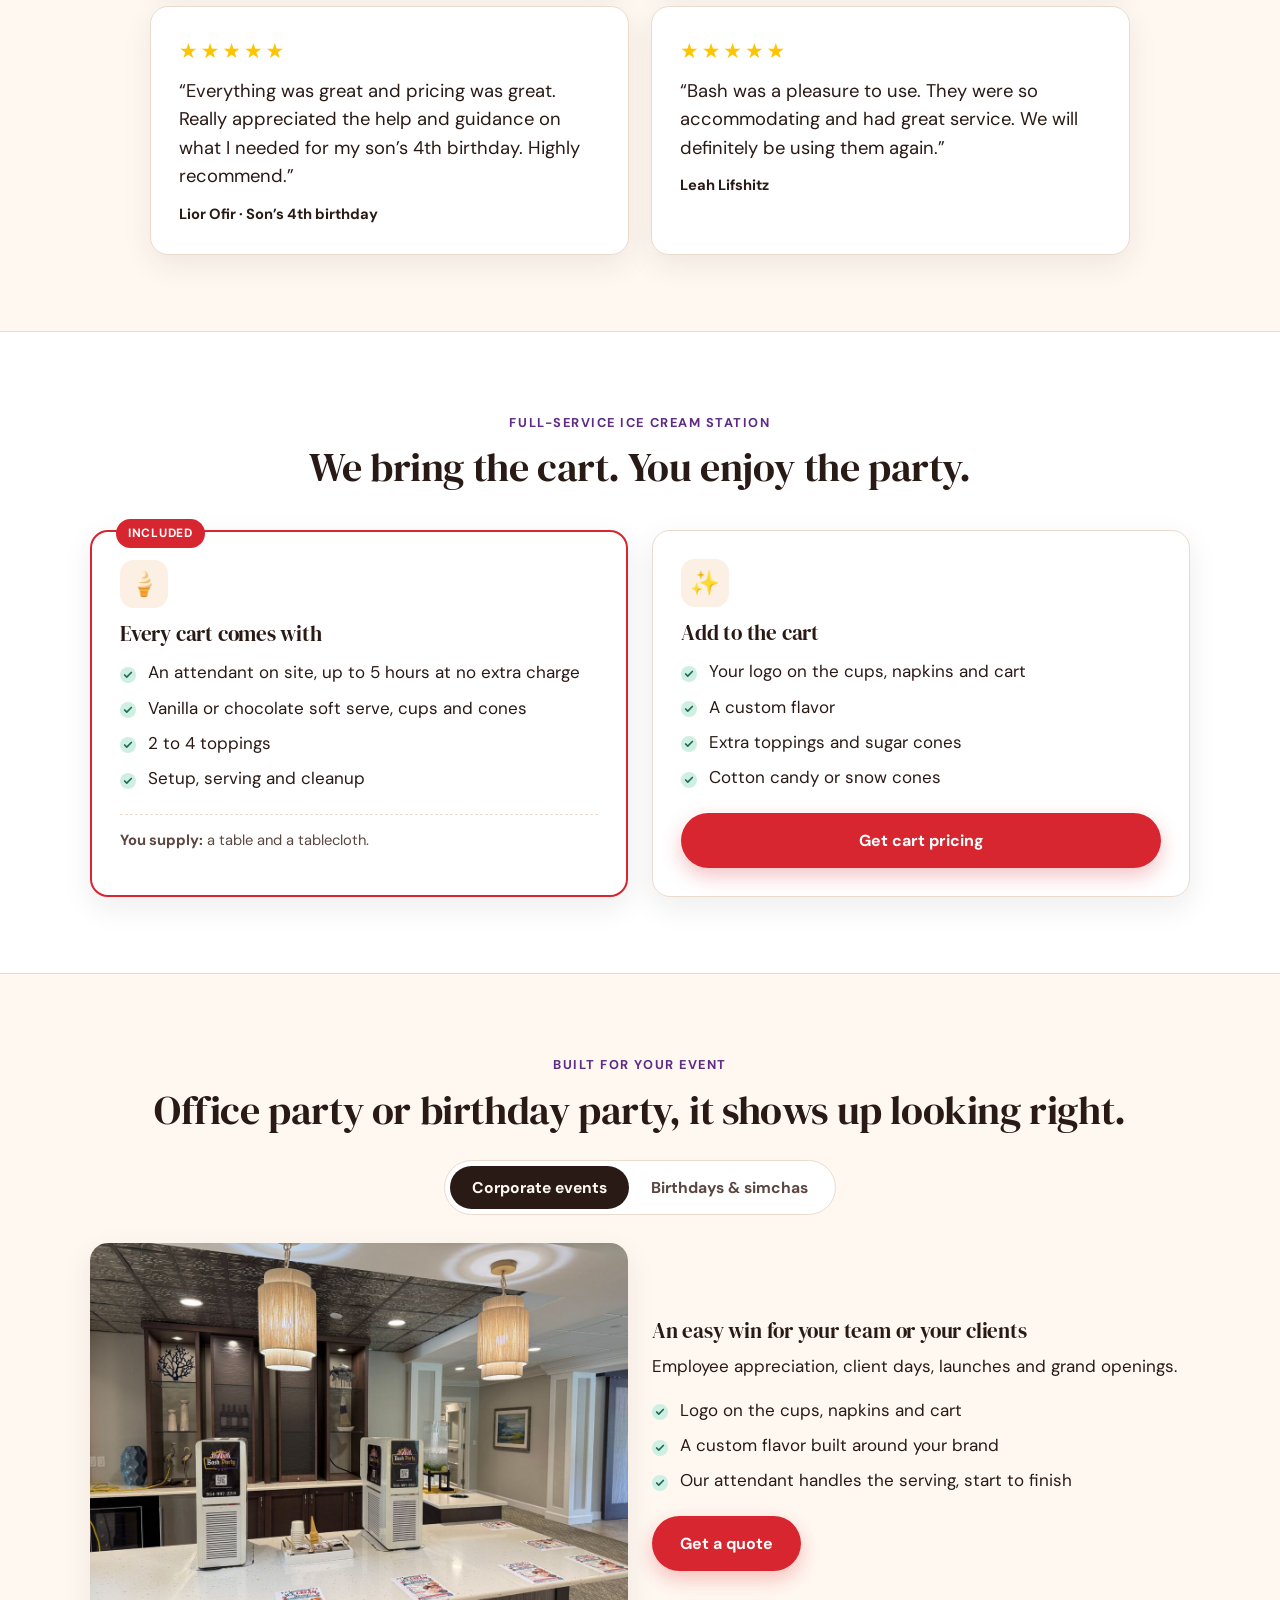
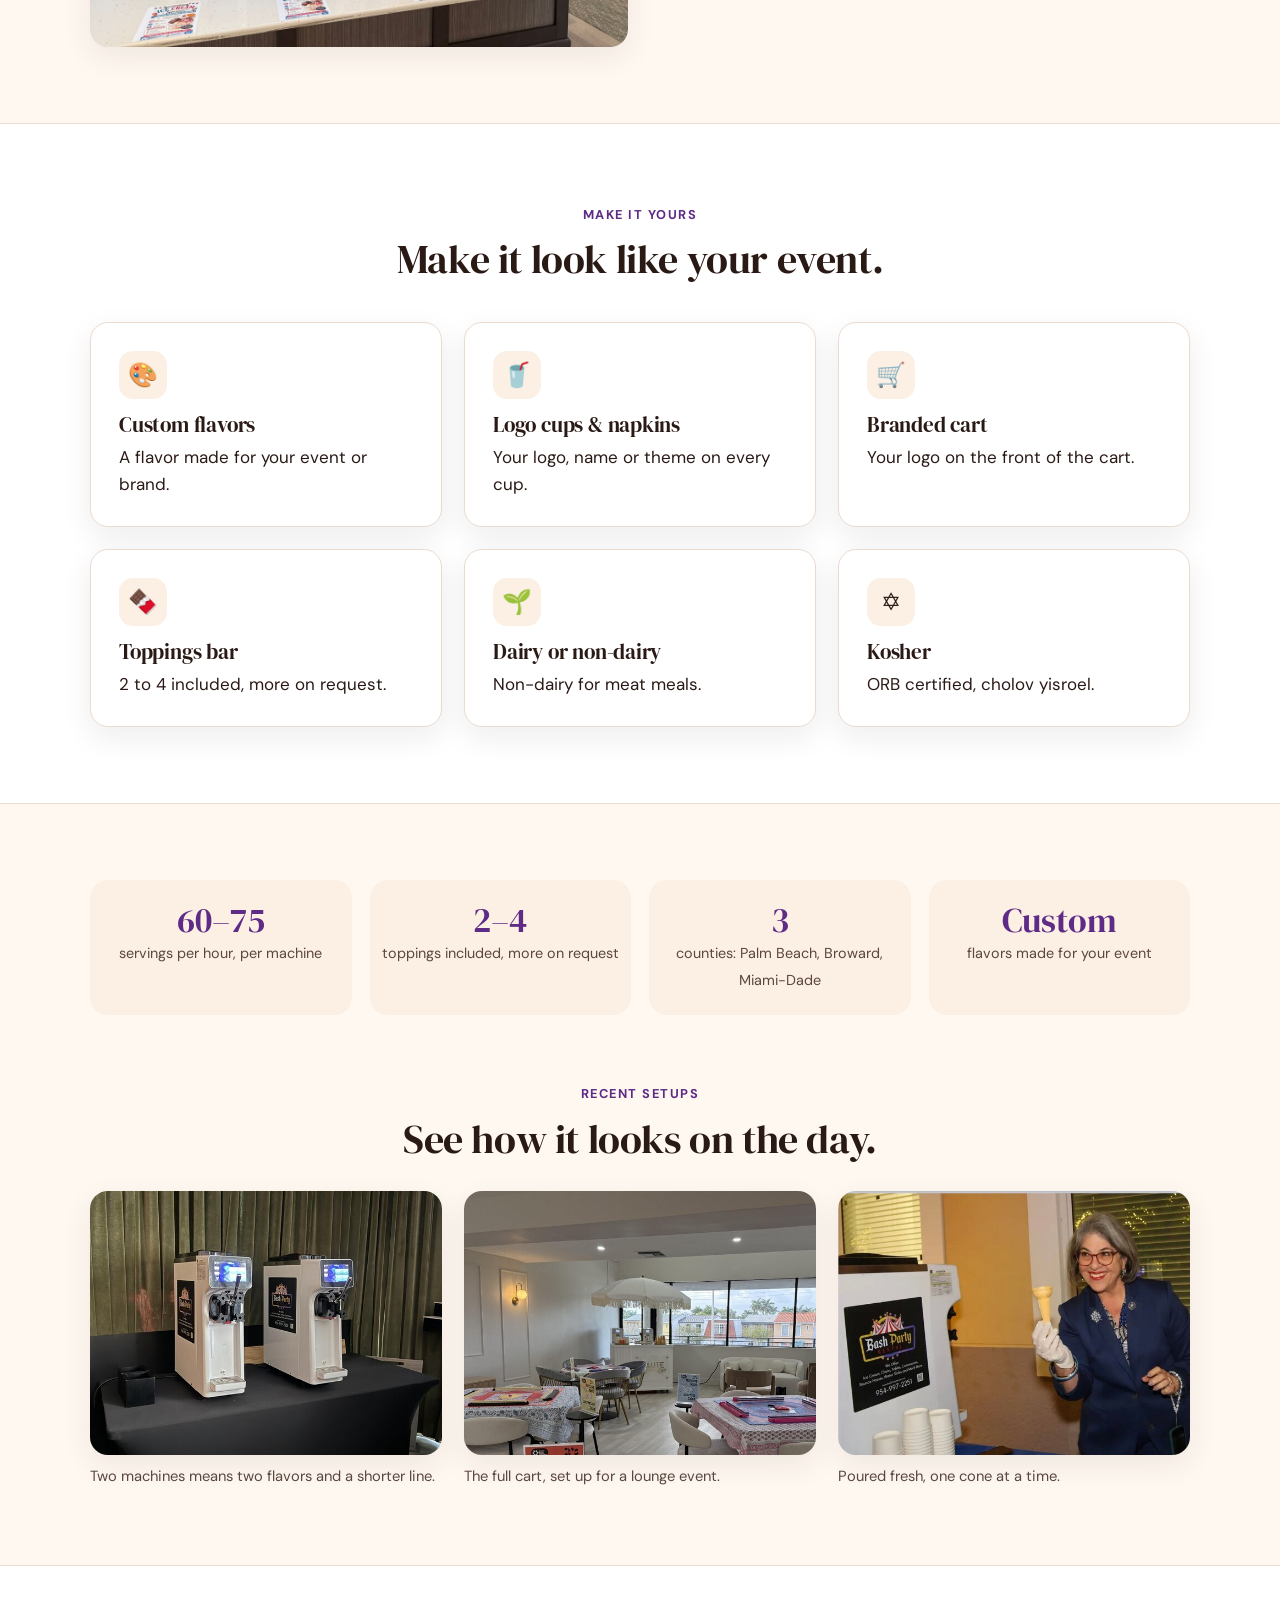
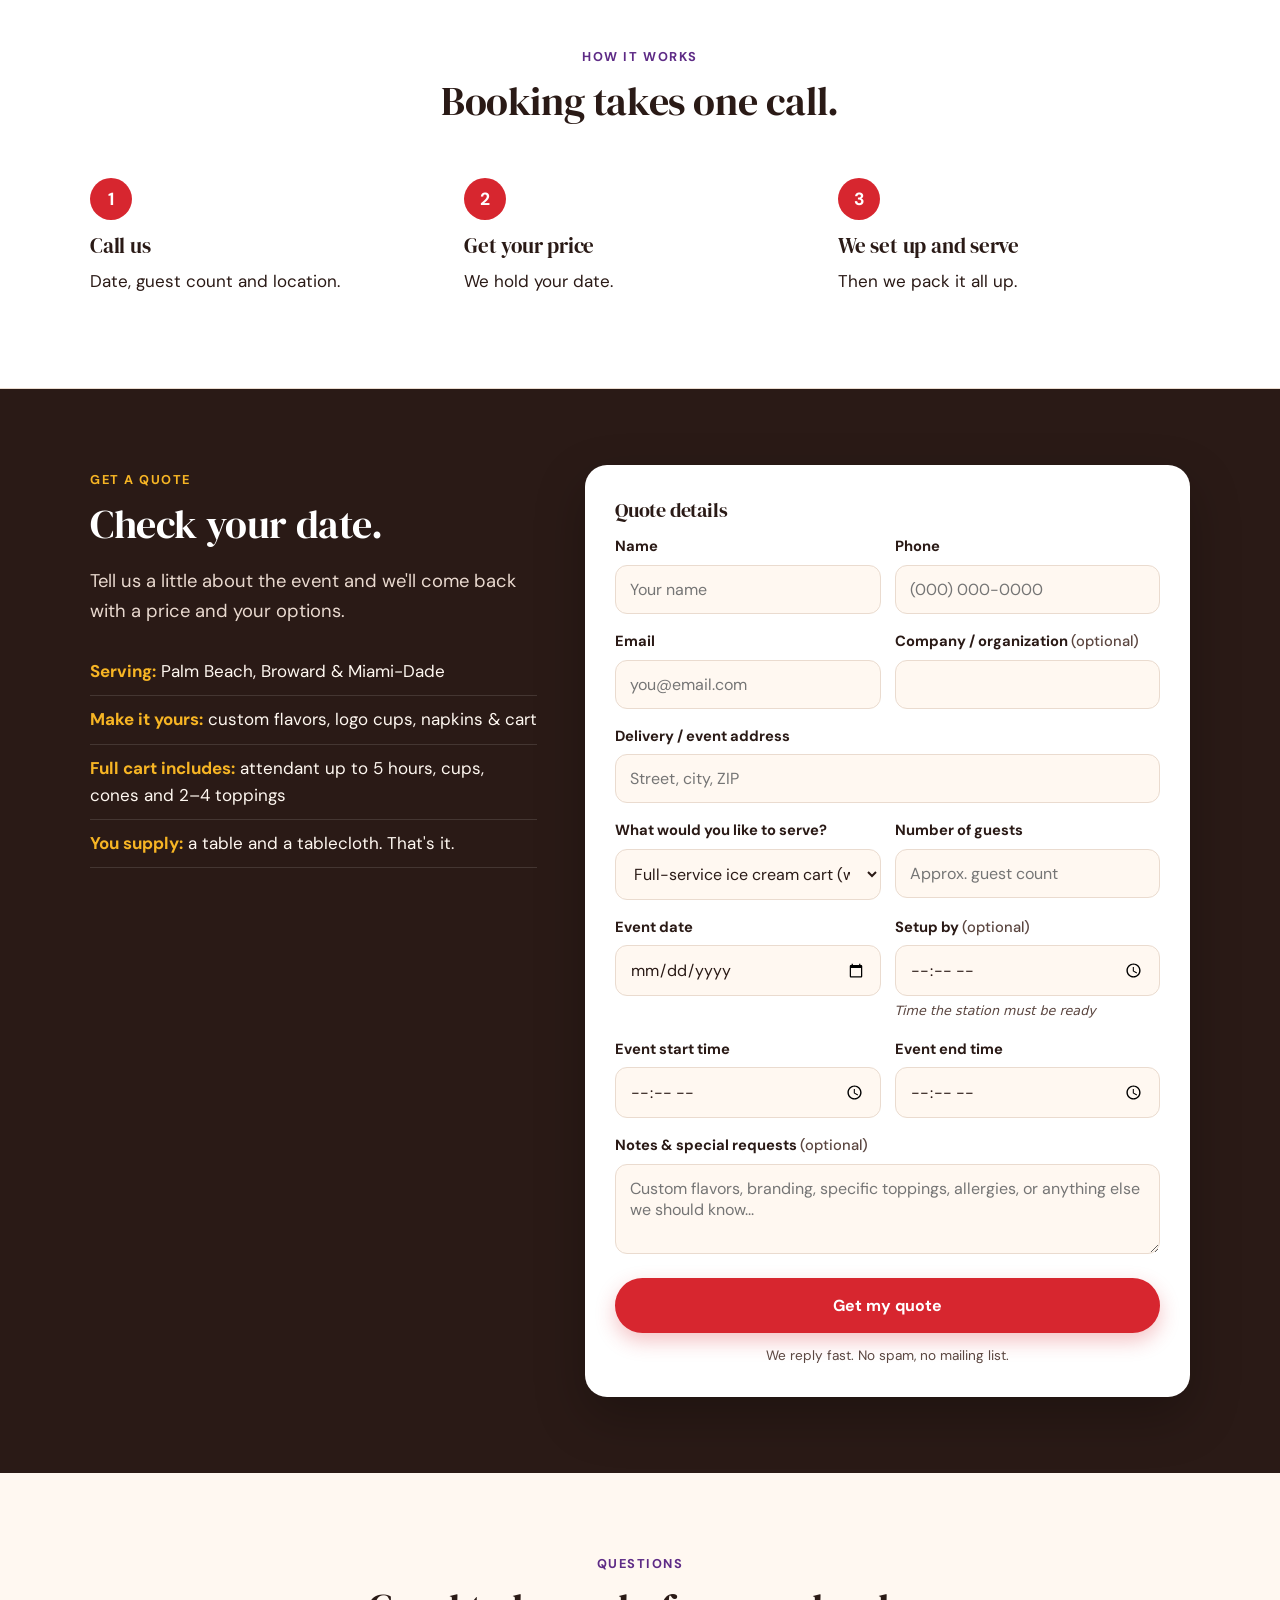
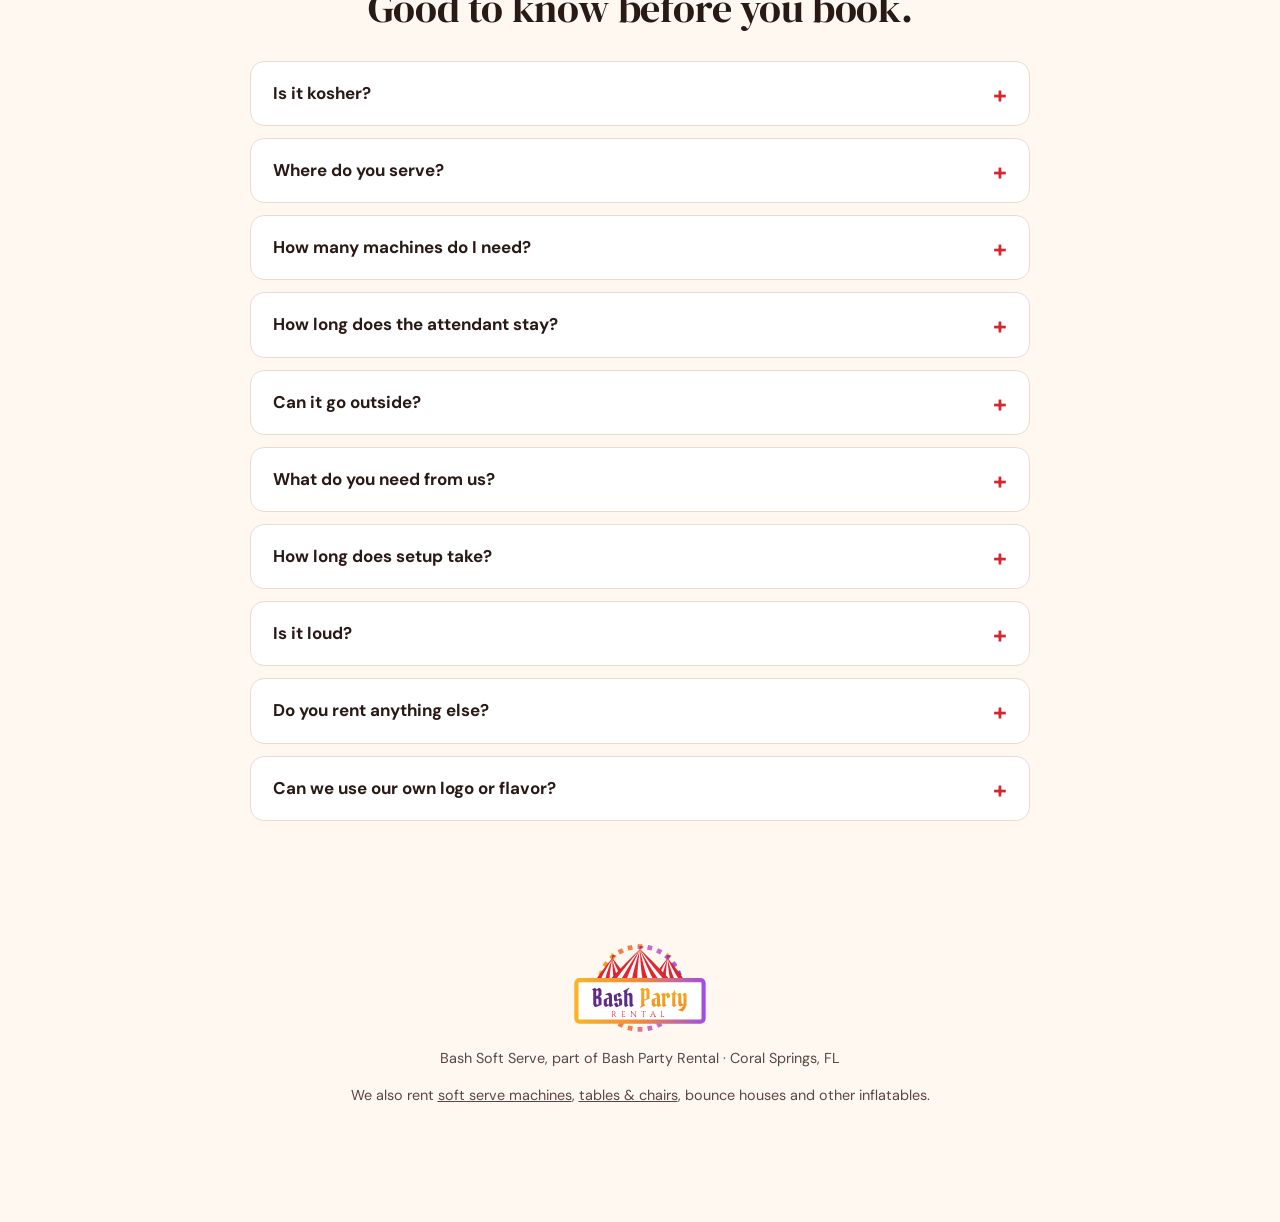
==== commit 3158be5f: "Make email required on all three Bash quote forms Co-Authored-By: Claude Opus 5.5 <noreply@anthropic" ====
--- a/ice-cream-cart/index.html
+++ b/ice-cream-cart/index.html
@@ -301,7 +301,7 @@
           <div class="field"><label for="ss-phone">Phone</label><input type="tel" id="ss-phone" name="phone" autocomplete="tel" placeholder="(000) 000-0000" required></div>
         </div>
         <div class="form-row">
-          <div class="field"><label for="ss-email">Email <span class="opt">(optional)</span></label><input type="email" id="ss-email" name="email" autocomplete="email" placeholder="you@email.com"></div>
+          <div class="field"><label for="ss-email">Email</label><input type="email" id="ss-email" name="email" autocomplete="email" placeholder="you@email.com" required></div>
           <div class="field"><label for="ss-company">Company / organization <span class="opt">(optional)</span></label><input type="text" id="ss-company" name="company" autocomplete="organization"></div>
         </div>
         <div class="field"><label for="ss-venue">Delivery / event address</label><input type="text" id="ss-venue" name="event_address" autocomplete="street-address" placeholder="Street, city, ZIP" required></div>
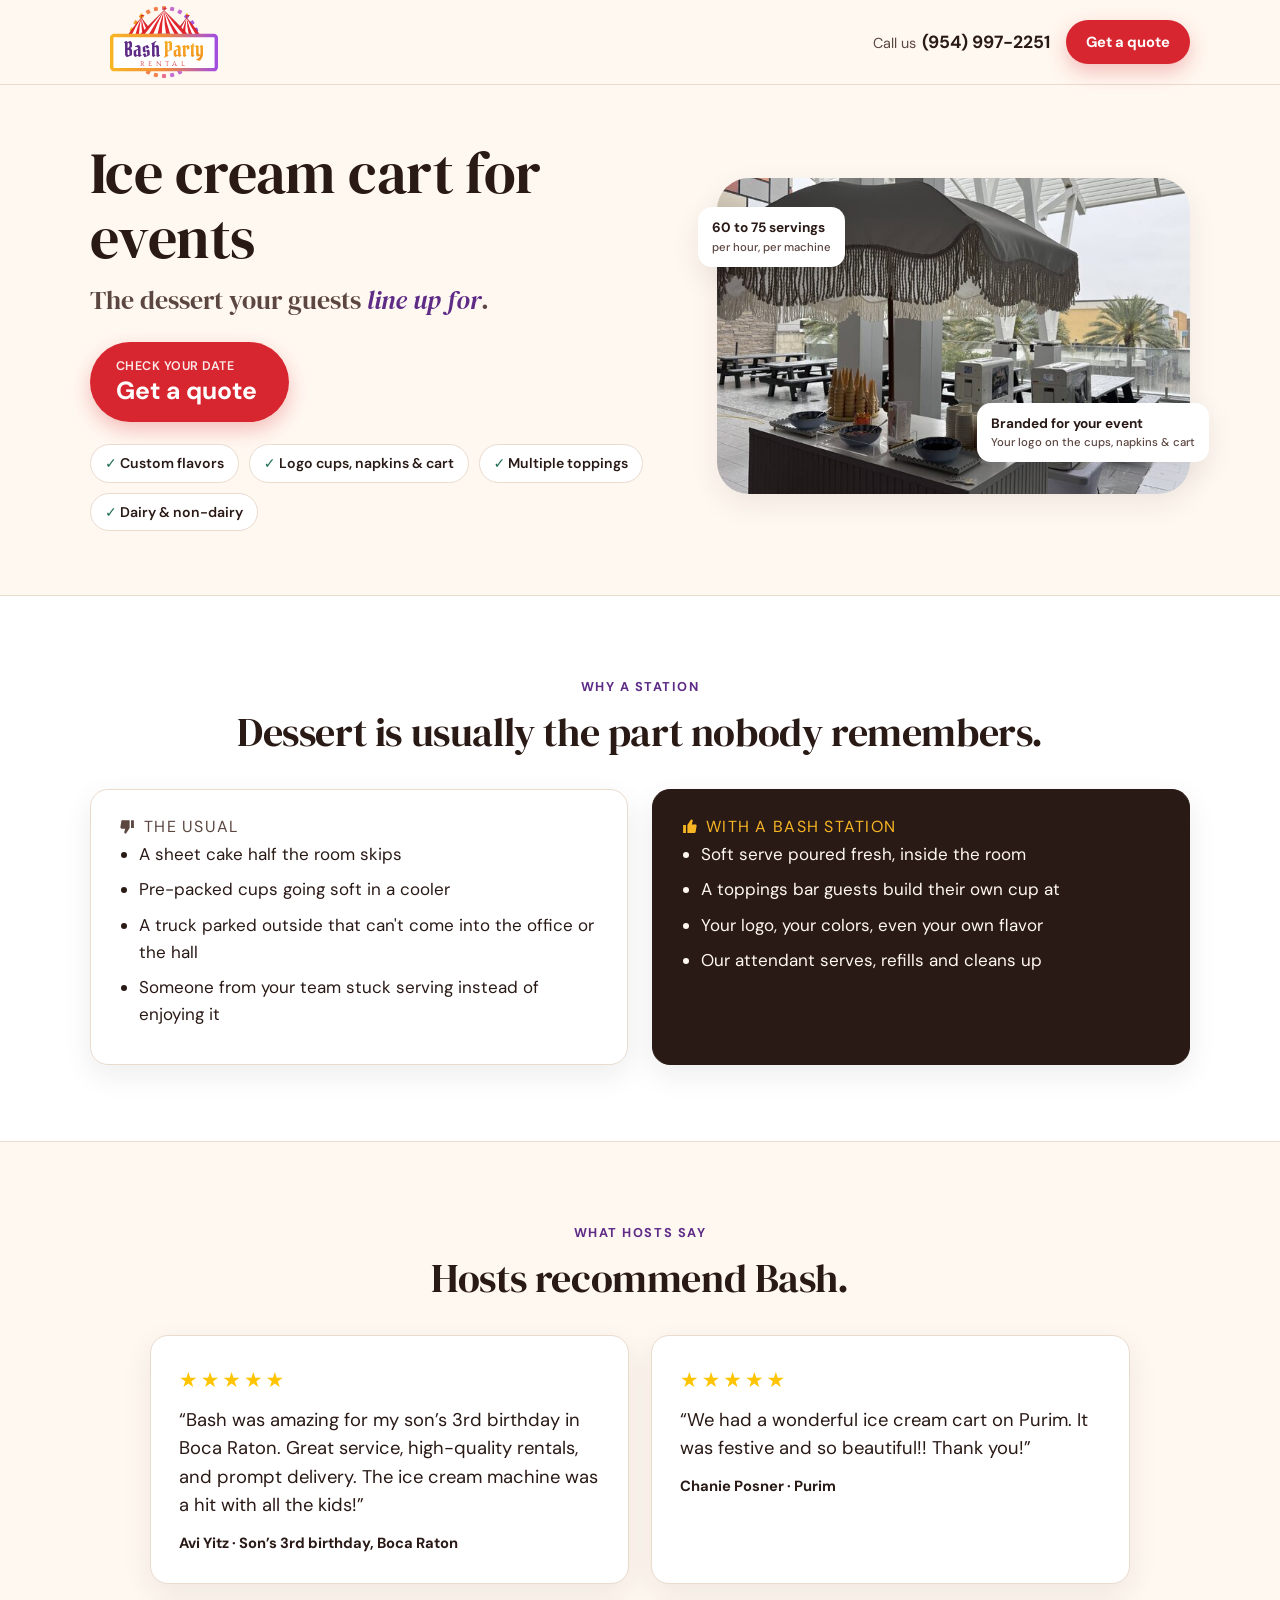
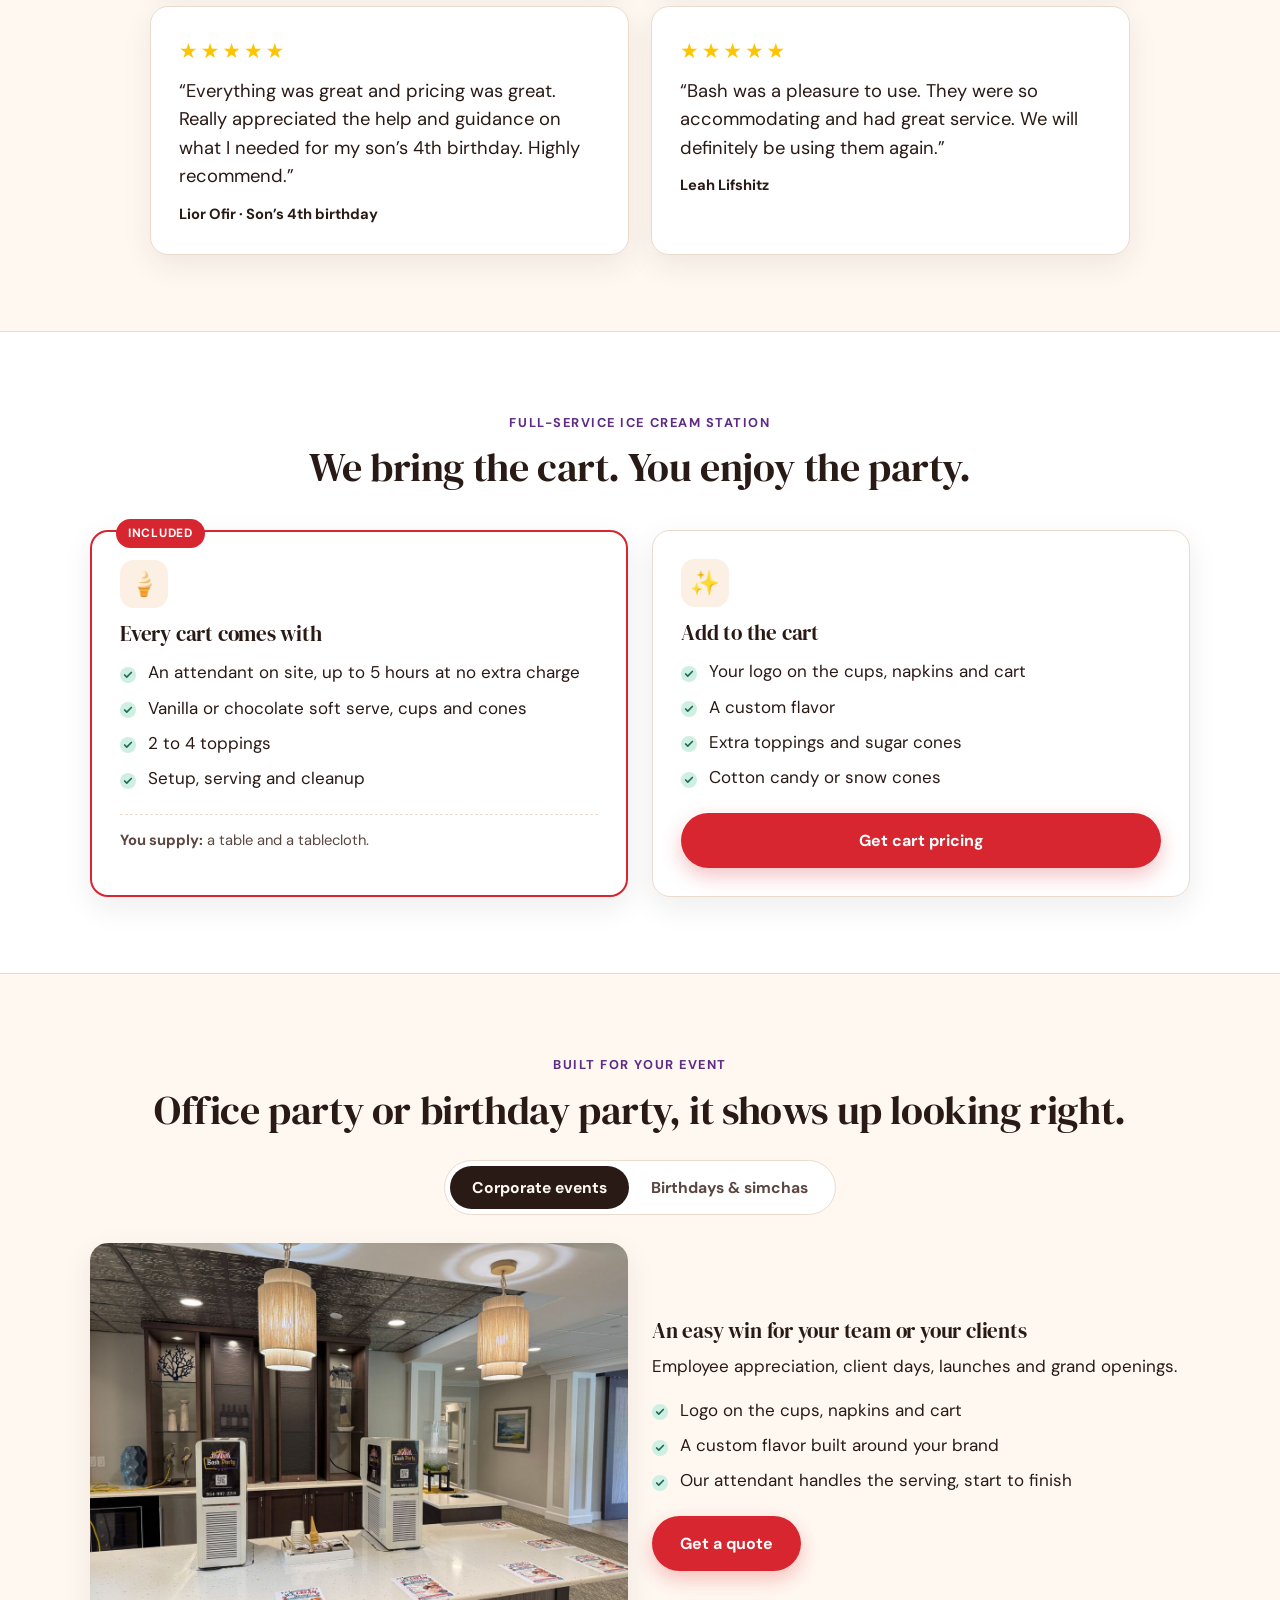
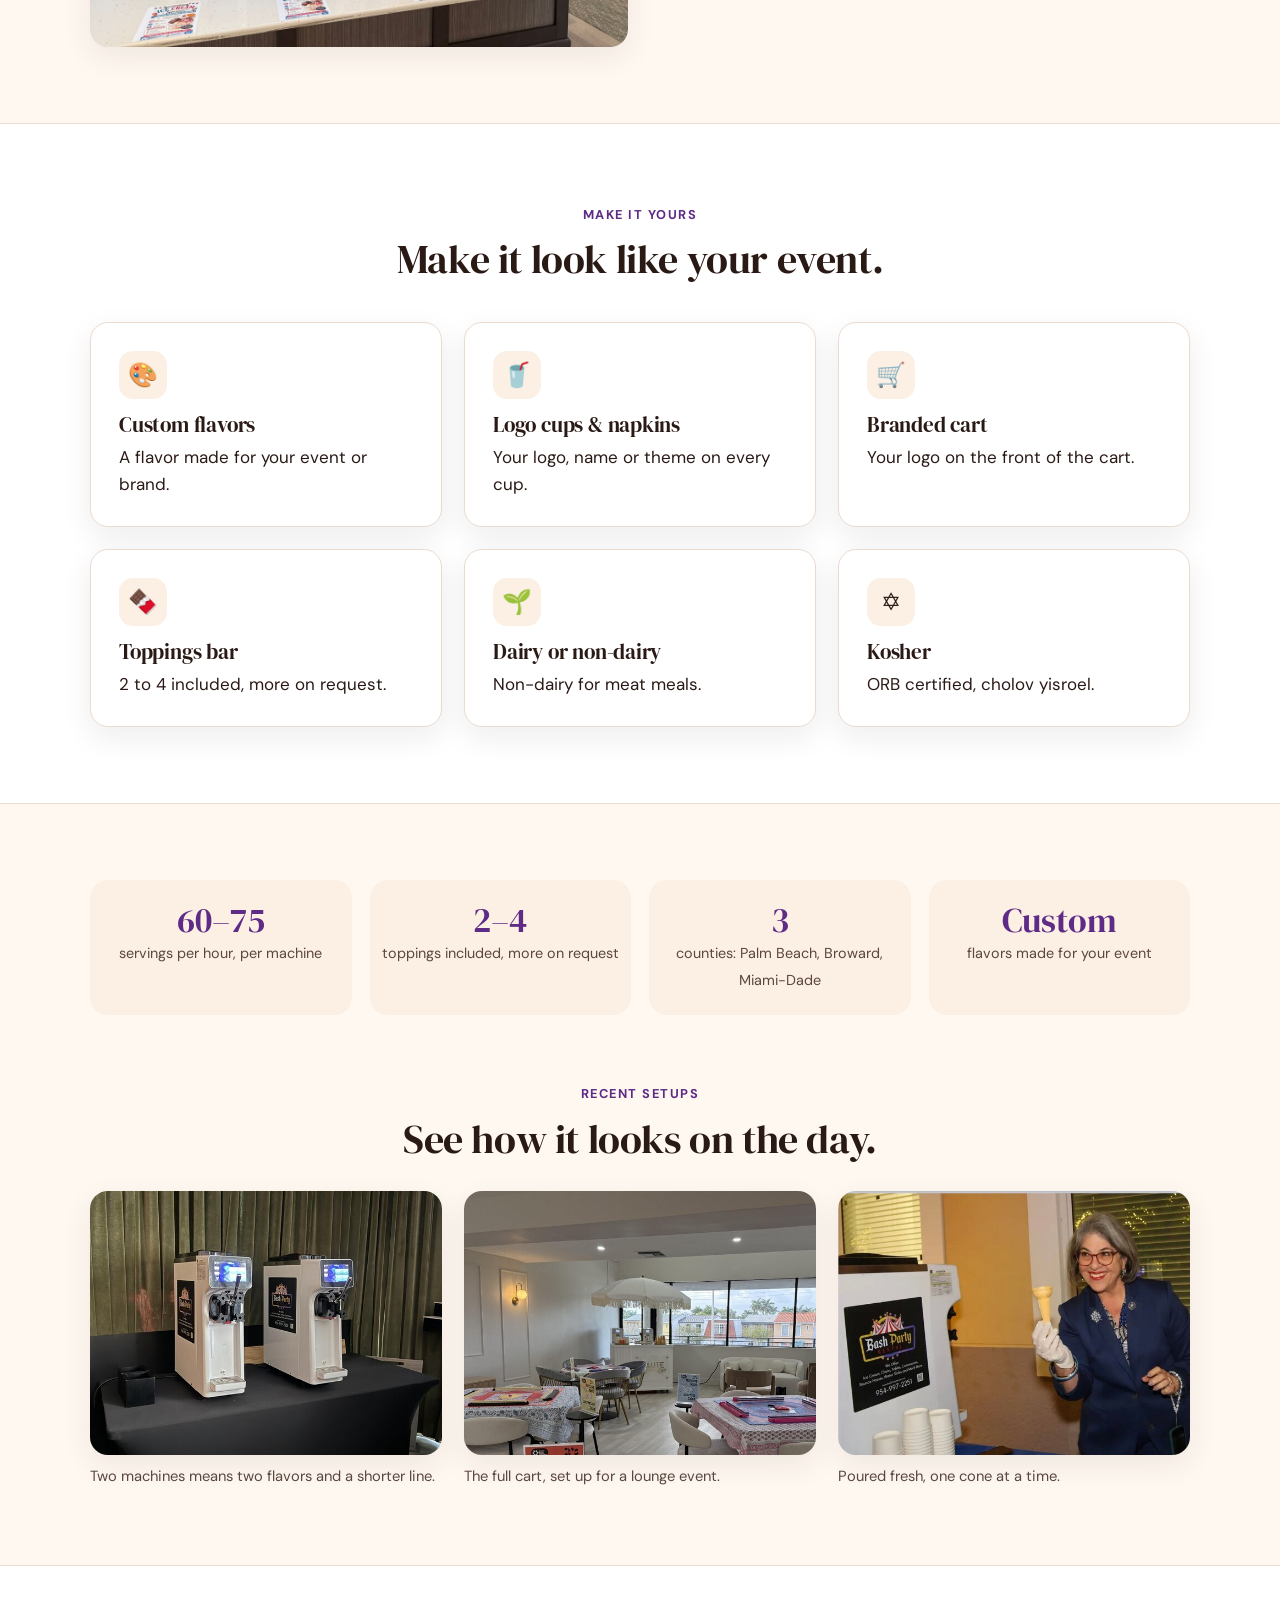
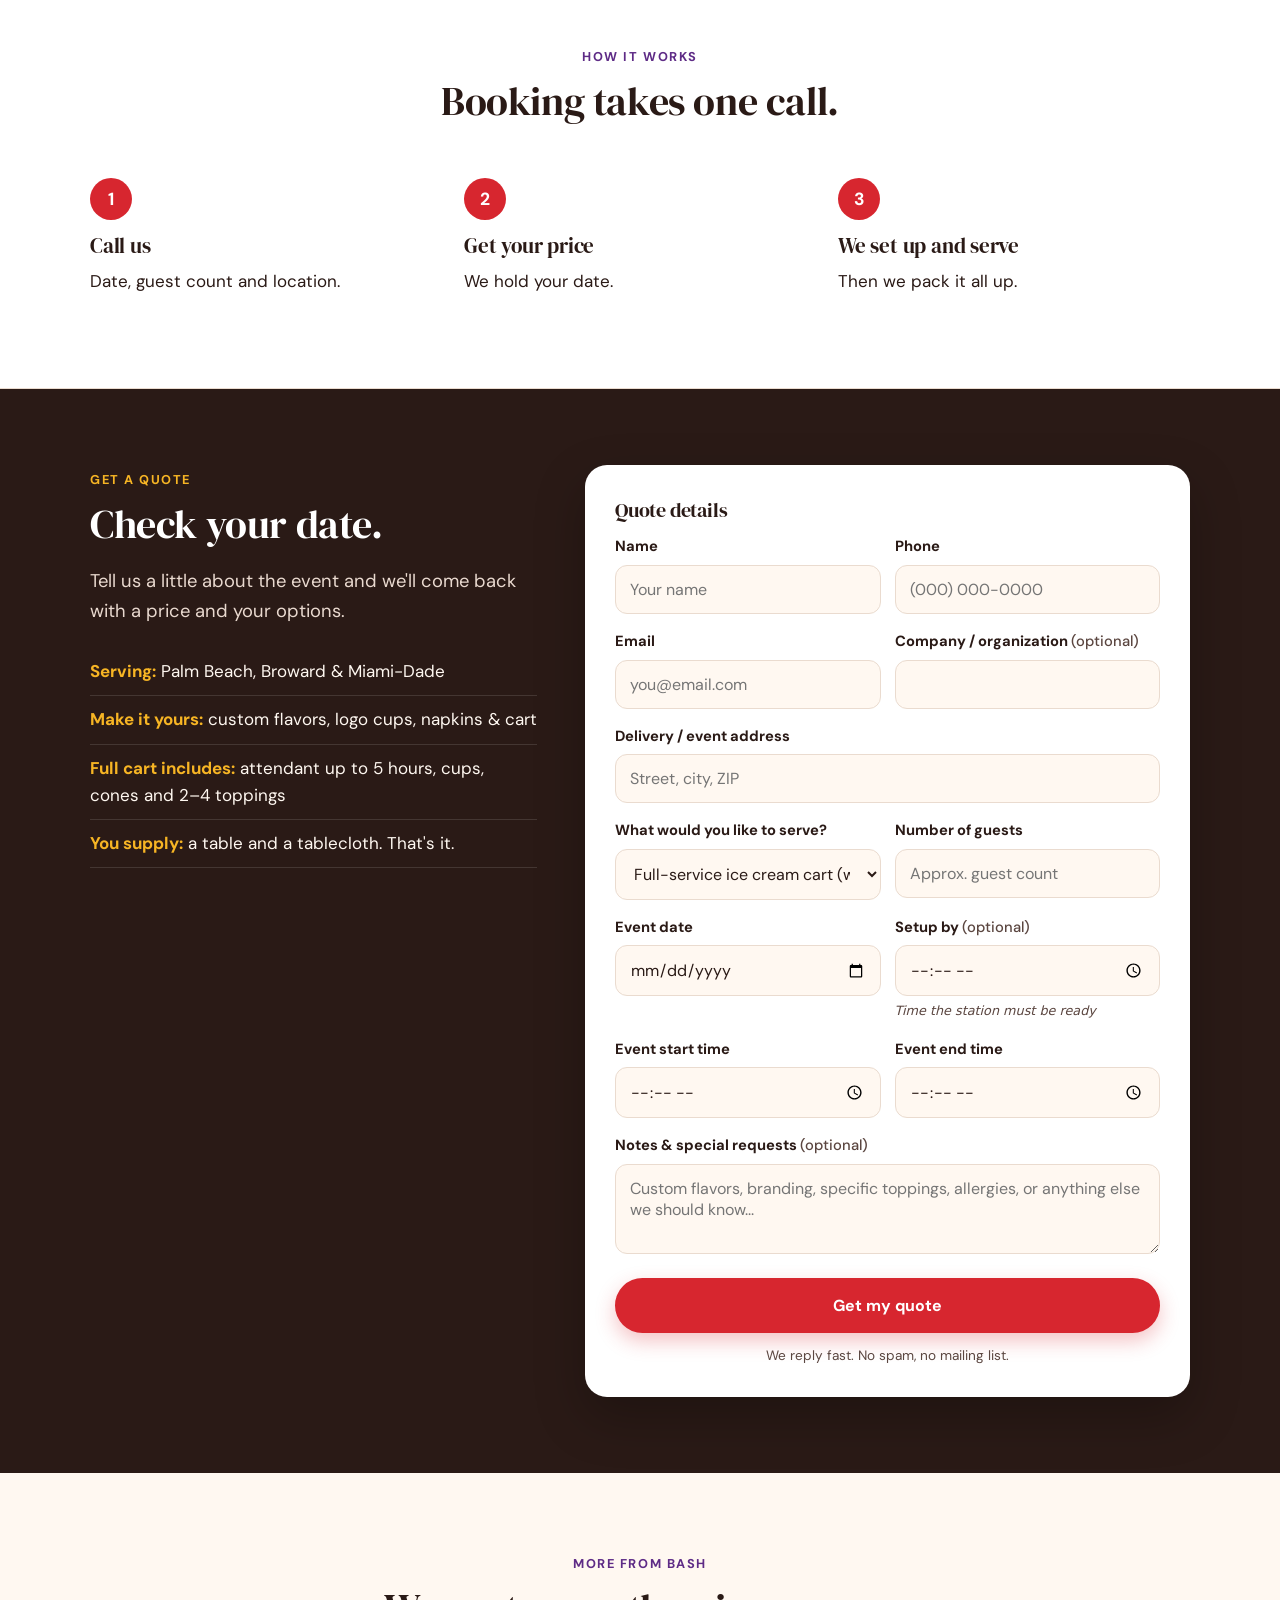
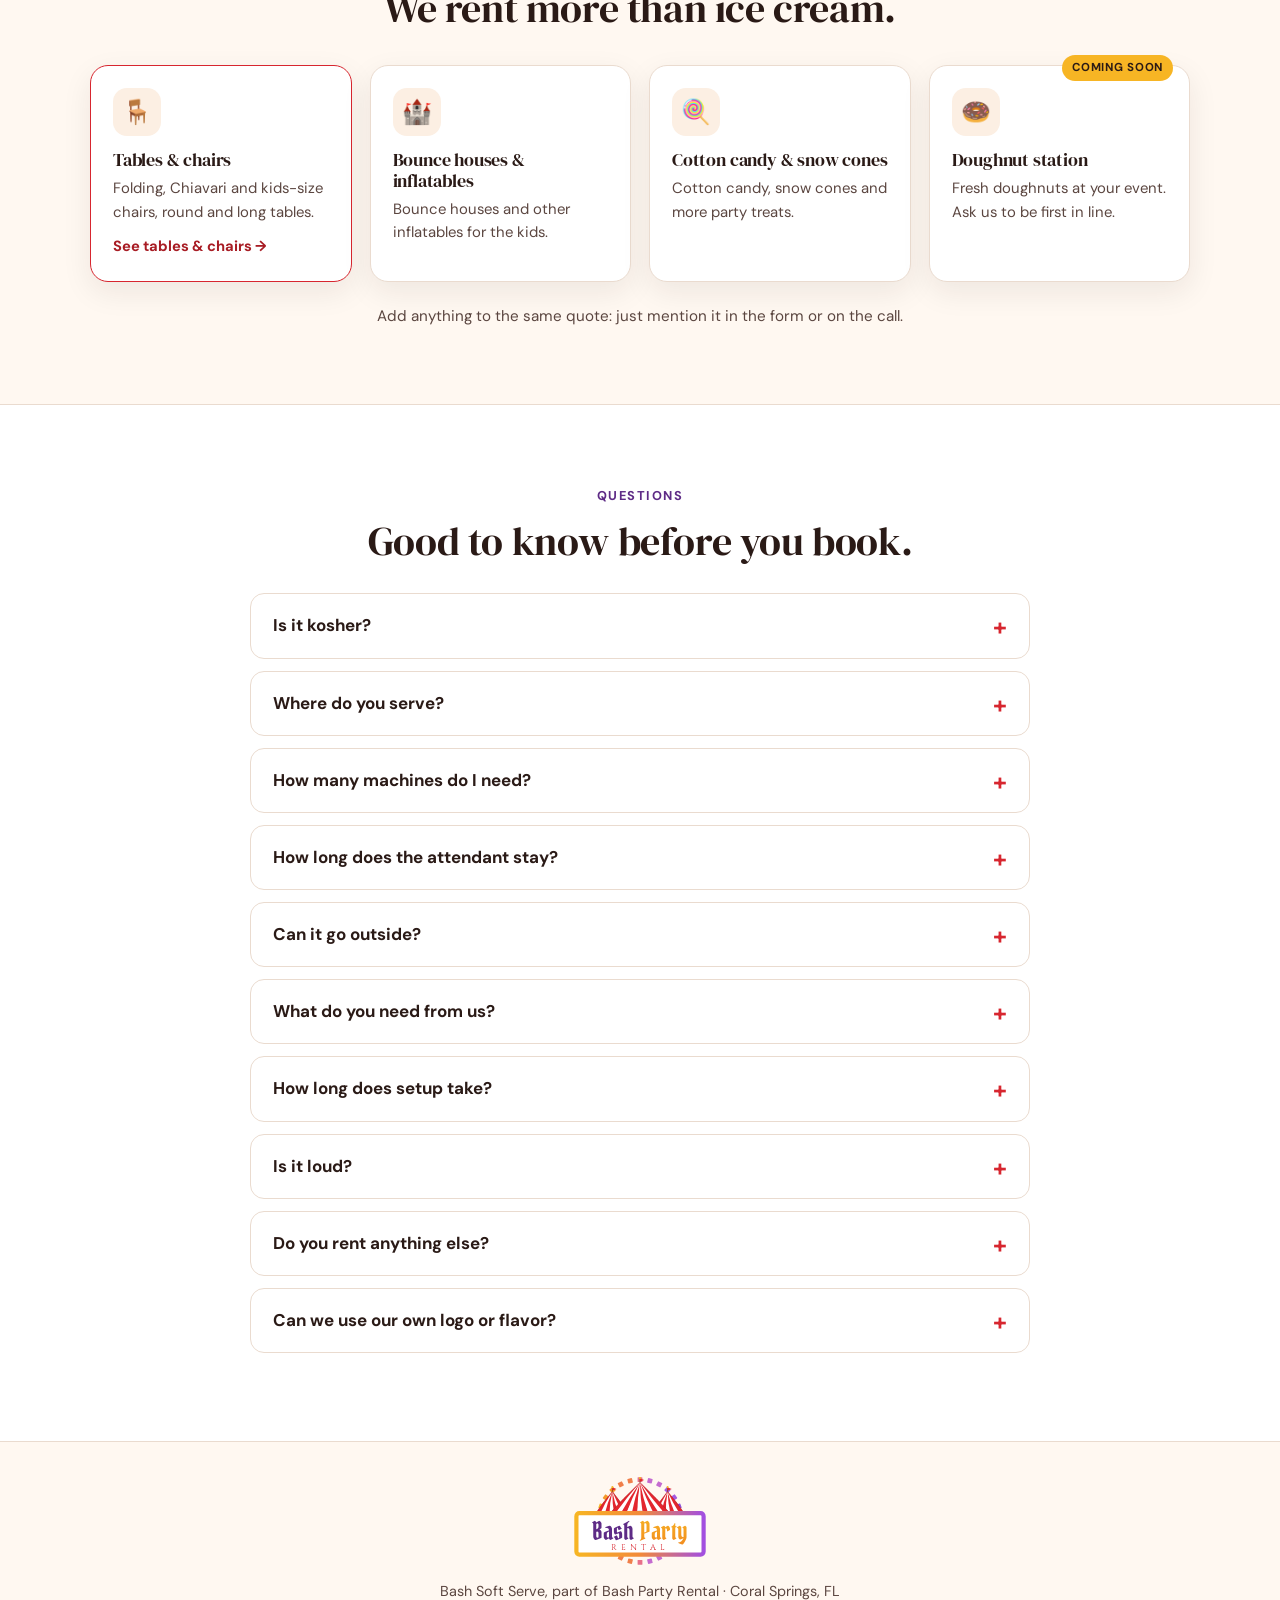
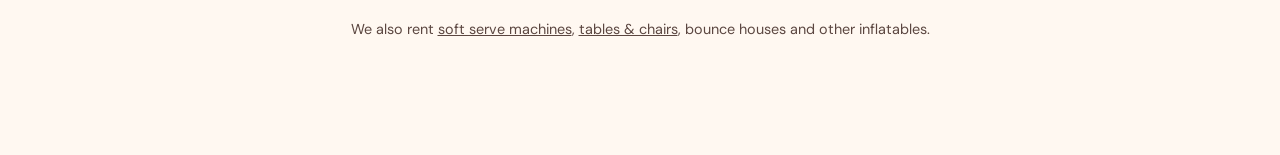
==== commit c23bda72: "Add a 'We rent more' section above the FAQ on every page Ice cream pages link to tables & chairs; th" ====
--- a/ice-cream-cart/index.html
+++ b/ice-cream-cart/index.html
@@ -333,8 +333,25 @@
     </div>
   </section>
 
+  <!-- MORE RENTALS -->
+  <section class="section">
+    <div class="wrap">
+      <div class="center">
+        <span class="eyebrow">More from Bash</span>
+        <h2>We rent more than ice cream.</h2>
+      </div>
+      <div class="rent-grid">
+        <a class="card rent-card rent-link" href="../tables-chairs/index.html"><div class="icon-dot" aria-hidden="true">🪑</div><h3>Tables &amp; chairs</h3><p>Folding, Chiavari and kids-size chairs, round and long tables.</p><span class="rent-go">See tables &amp; chairs &rarr;</span></a>
+        <div class="card rent-card"><div class="icon-dot" aria-hidden="true">🏰</div><h3>Bounce houses &amp; inflatables</h3><p>Bounce houses and other inflatables for the kids.</p></div>
+        <div class="card rent-card"><div class="icon-dot" aria-hidden="true">🍭</div><h3>Cotton candy &amp; snow cones</h3><p>Cotton candy, snow cones and more party treats.</p></div>
+        <div class="card rent-card"><span class="soon">Coming soon</span><div class="icon-dot" aria-hidden="true">🍩</div><h3>Doughnut station</h3><p>Fresh doughnuts at your event. Ask us to be first in line.</p></div>
+      </div>
+      <p class="center rent-note">Add anything to the same quote: just mention it in the form or on the call.</p>
+    </div>
+  </section>
+
   <!-- FAQ -->
-  <section class="section">
+  <section class="section section-alt">
     <div class="wrap">
       <div class="center"><span class="eyebrow">Questions</span><h2>Good to know before you book.</h2></div>
       <div class="faq" style="margin-top:30px">
--- a/bash.css
+++ b/bash.css
@@ -333,3 +333,15 @@
 .check-row input { margin-top: 3px; accent-color: var(--berry); width: 18px; height: 18px; flex: none; }
 .check-row small { color: var(--ink-soft); }
 input[type="time"] { width: 100%; padding: 13px 14px; font: 1rem var(--body); color: var(--ink); background: var(--cream); border: 1.5px solid var(--line); border-radius: 12px; }
+
+/* More rentals */
+.rent-grid { display: grid; grid-template-columns: repeat(4, 1fr); gap: 18px; margin-top: 34px; }
+.rent-card { position: relative; padding: 22px; }
+.rent-card h3 { font-size: 1.15rem; }
+.rent-card p { font-size: .93rem; color: var(--ink-soft); margin: 0; }
+.rent-link { text-decoration: none; color: inherit; border-color: var(--berry); }
+.rent-go { display: inline-block; margin-top: 10px; font-weight: 700; font-size: .92rem; color: var(--berry-dark); }
+.soon { position: absolute; top: -11px; right: 16px; background: var(--gold); color: var(--ink); font-size: .72rem; font-weight: 700; letter-spacing: .06em; text-transform: uppercase; padding: 4px 10px; border-radius: 999px; }
+.rent-note { margin: 22px 0 0; color: var(--ink-soft); font-size: .95rem; }
+@media (max-width: 900px) { .rent-grid { grid-template-columns: 1fr 1fr; } }
+@media (max-width: 640px) { .rent-grid { gap: 12px; } .rent-card { padding: 16px 14px; } .rent-card h3 { font-size: 1.02rem; } .rent-card p, .rent-go { font-size: .86rem; } }
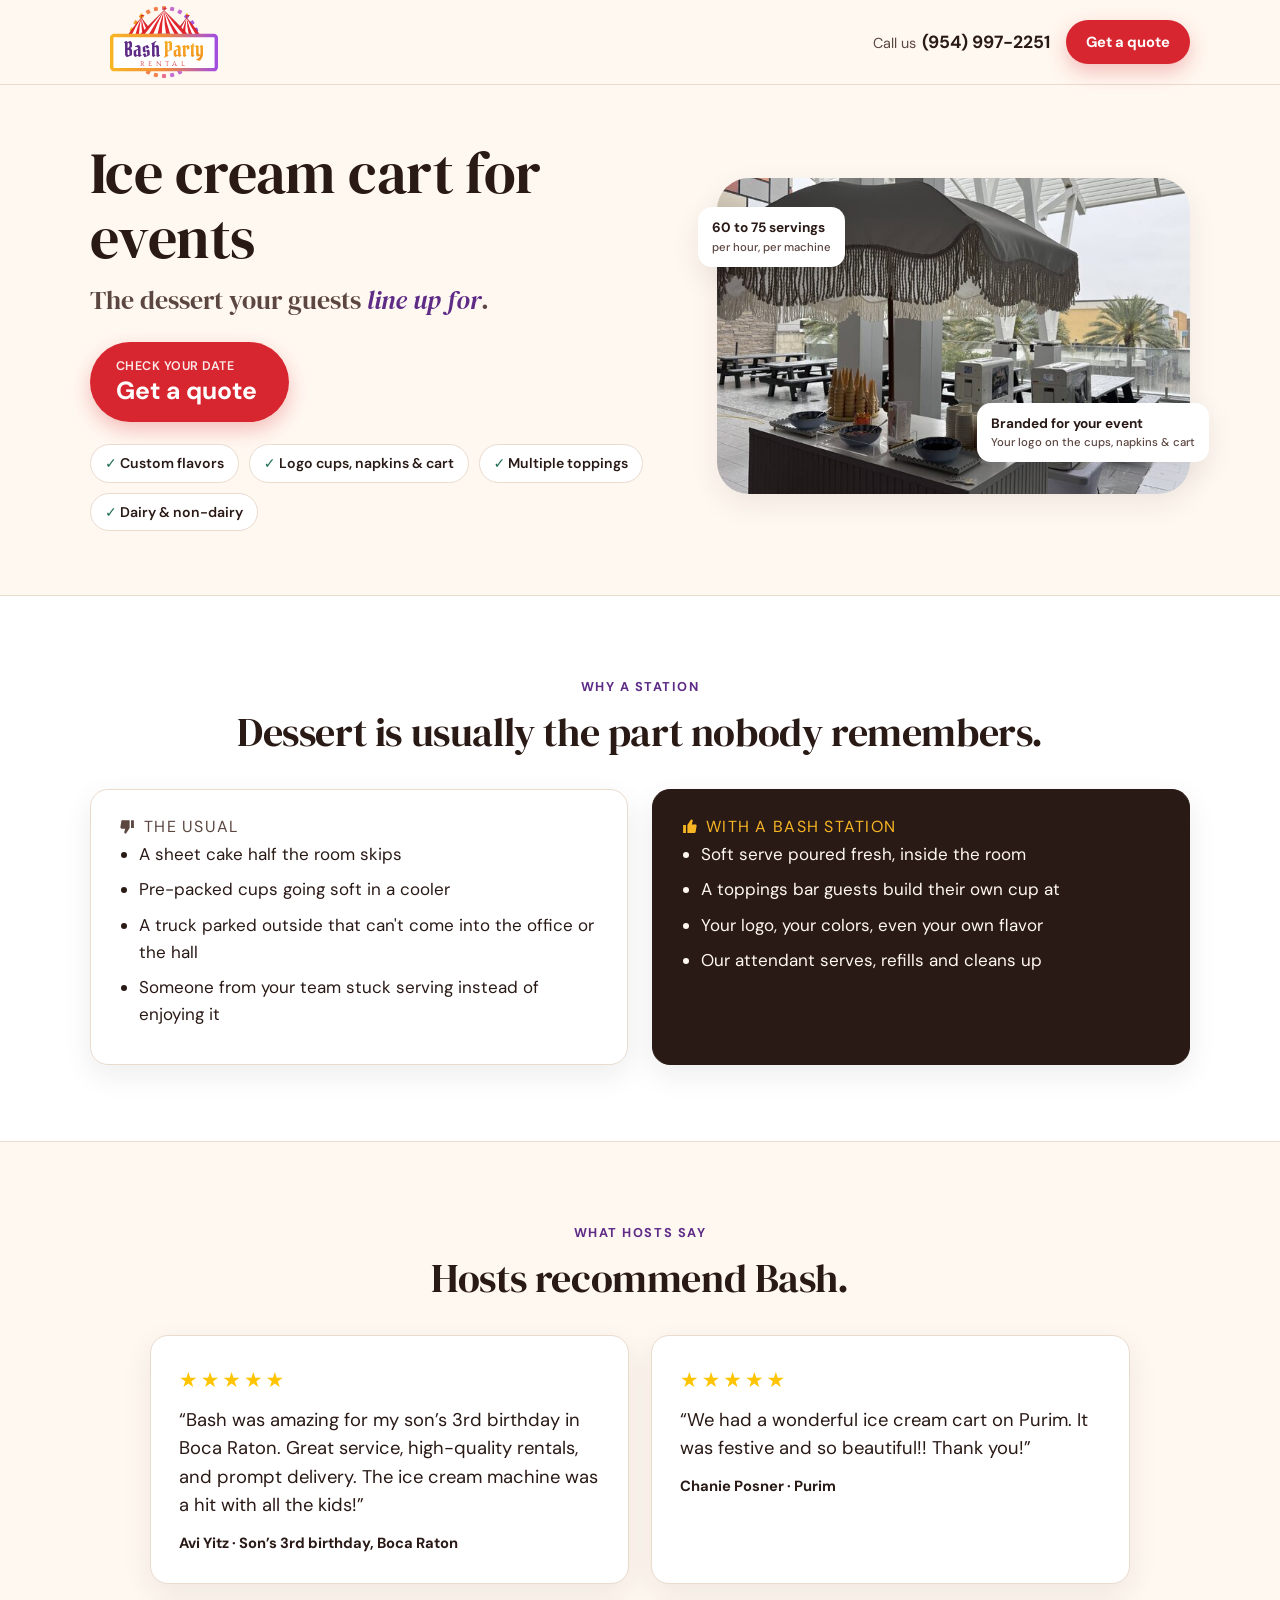
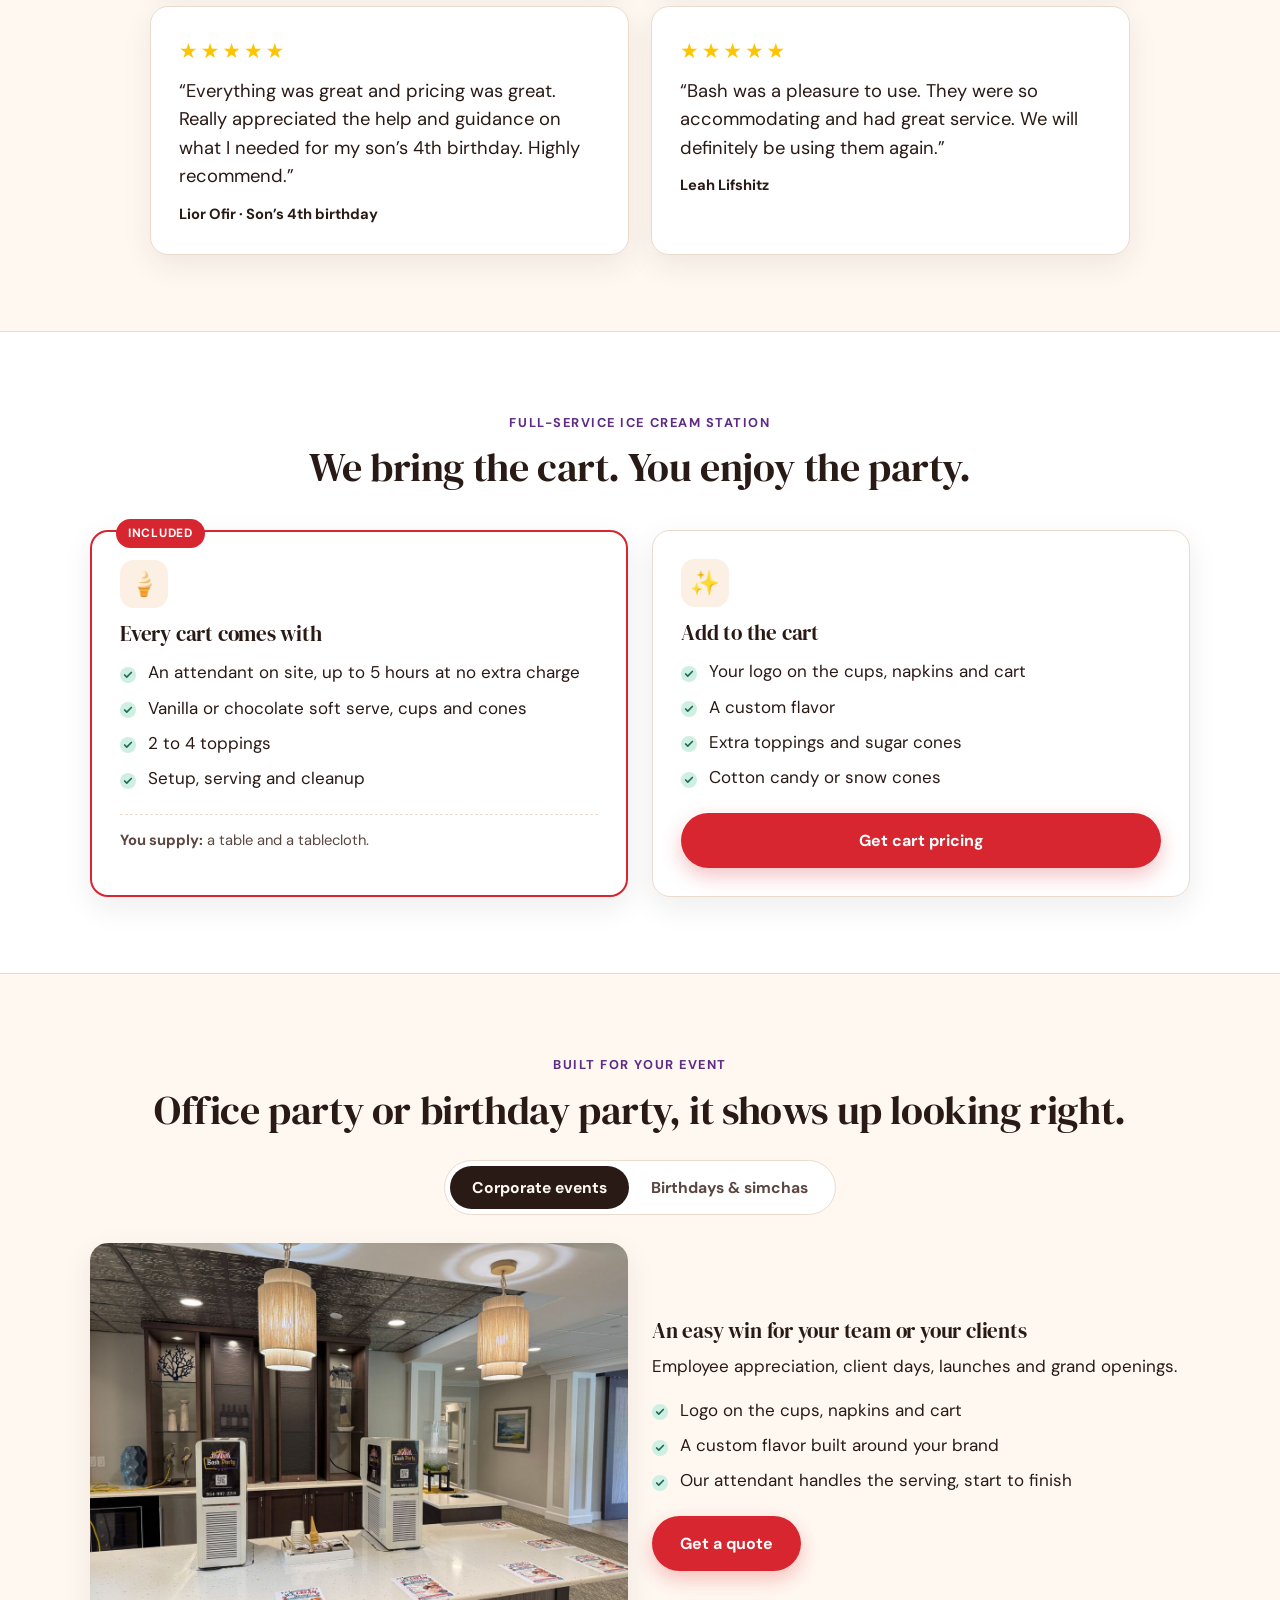
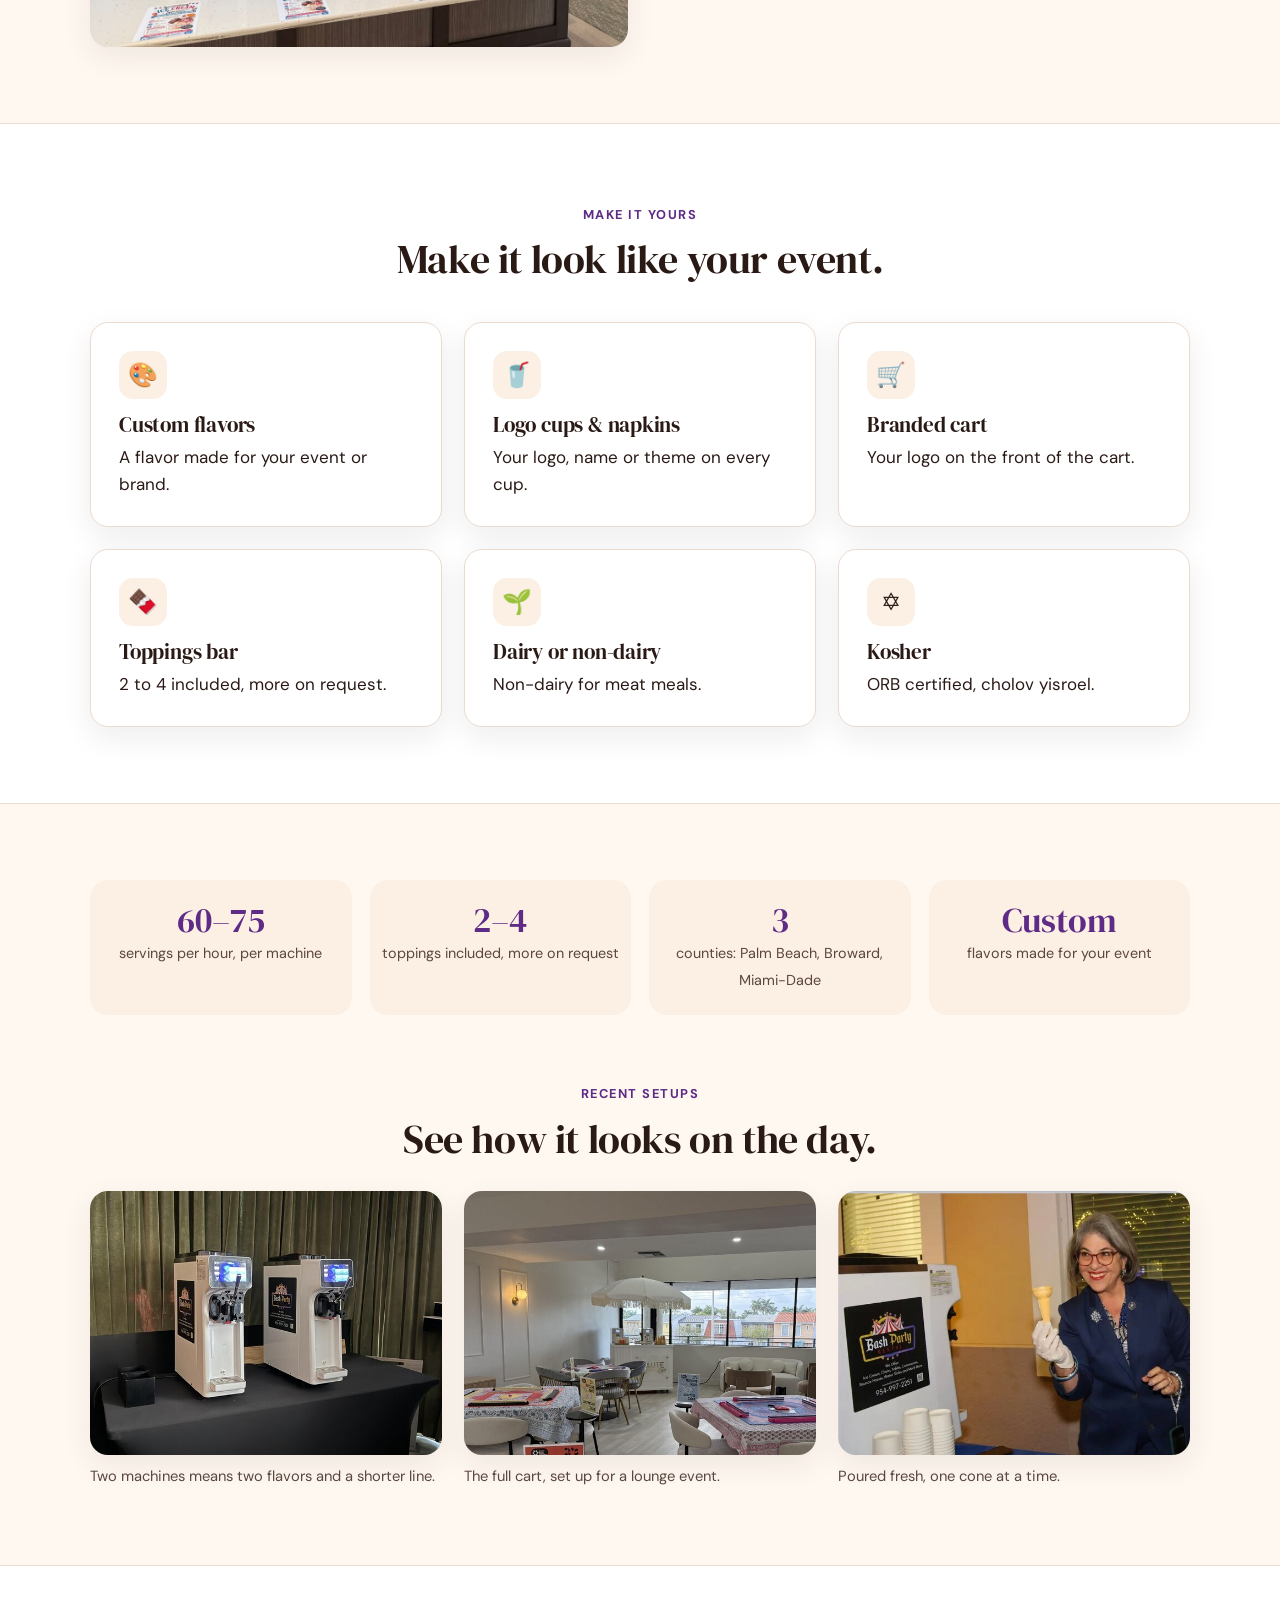
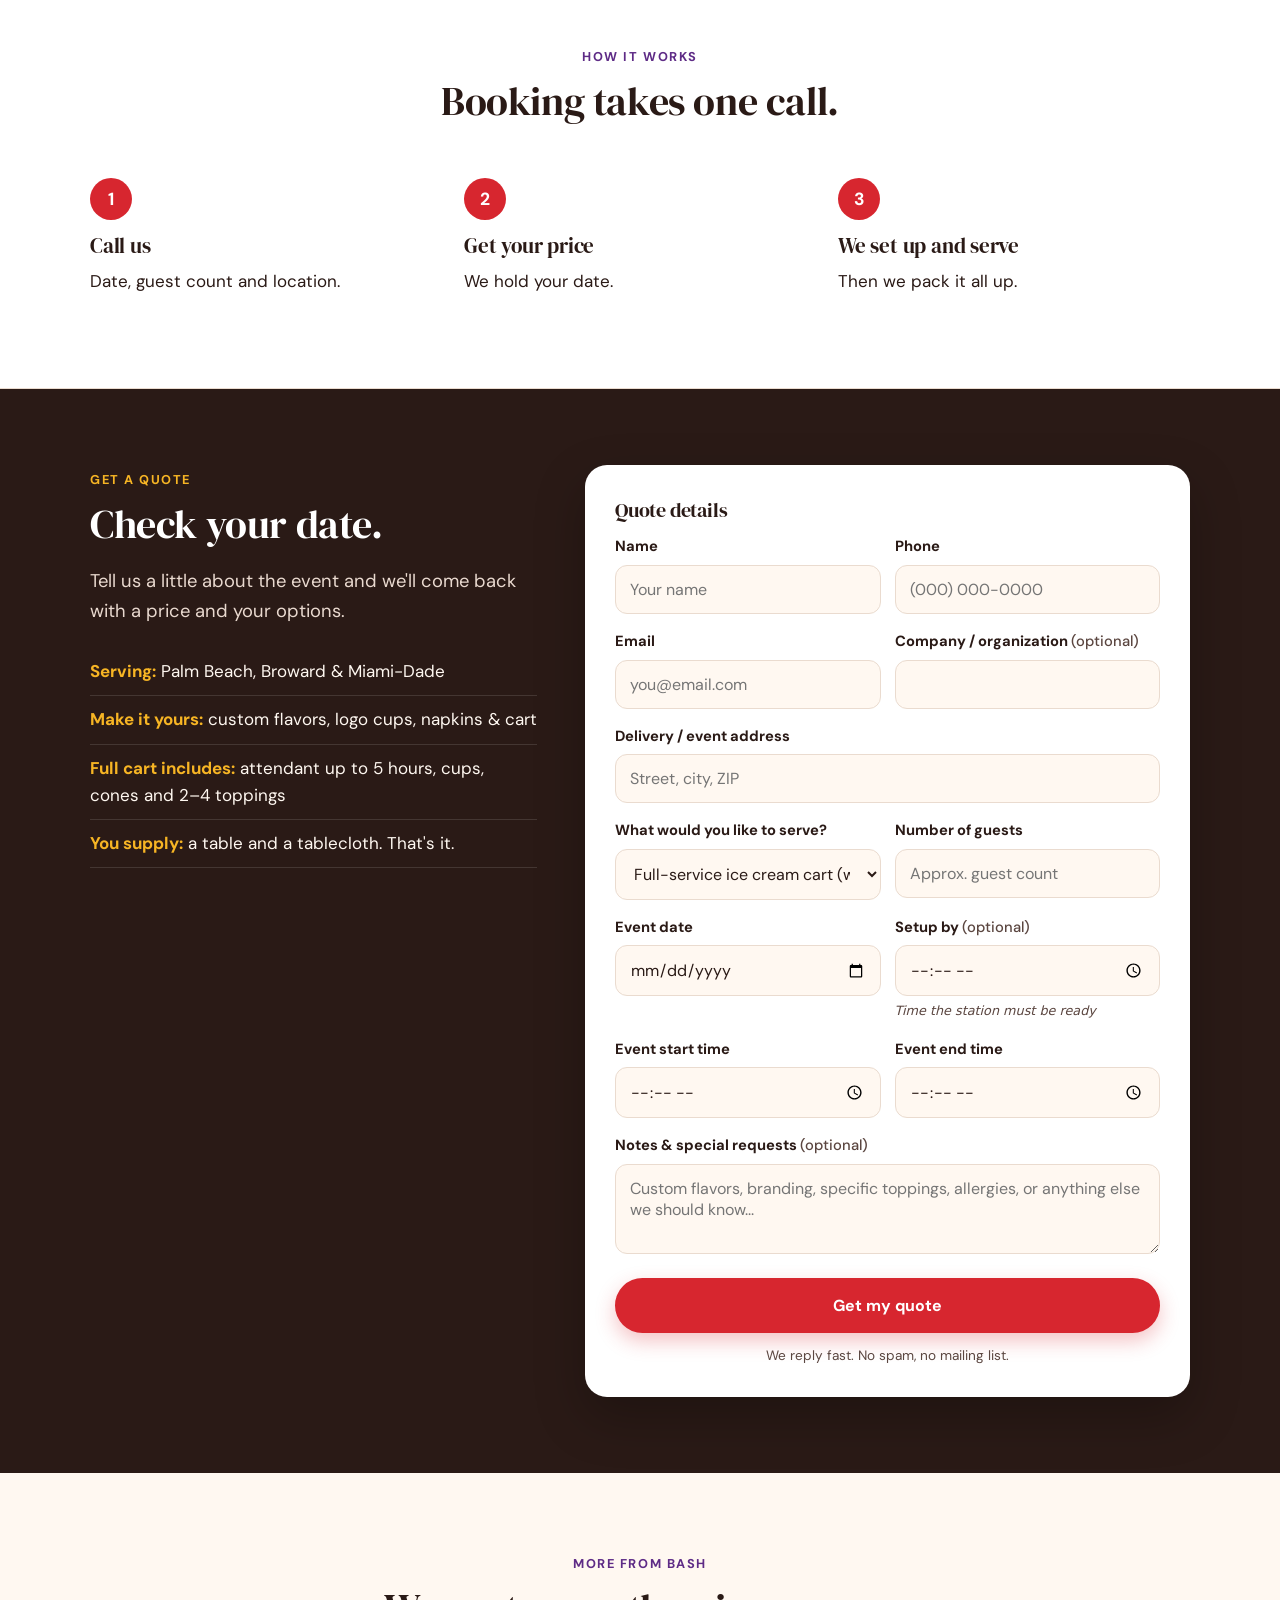
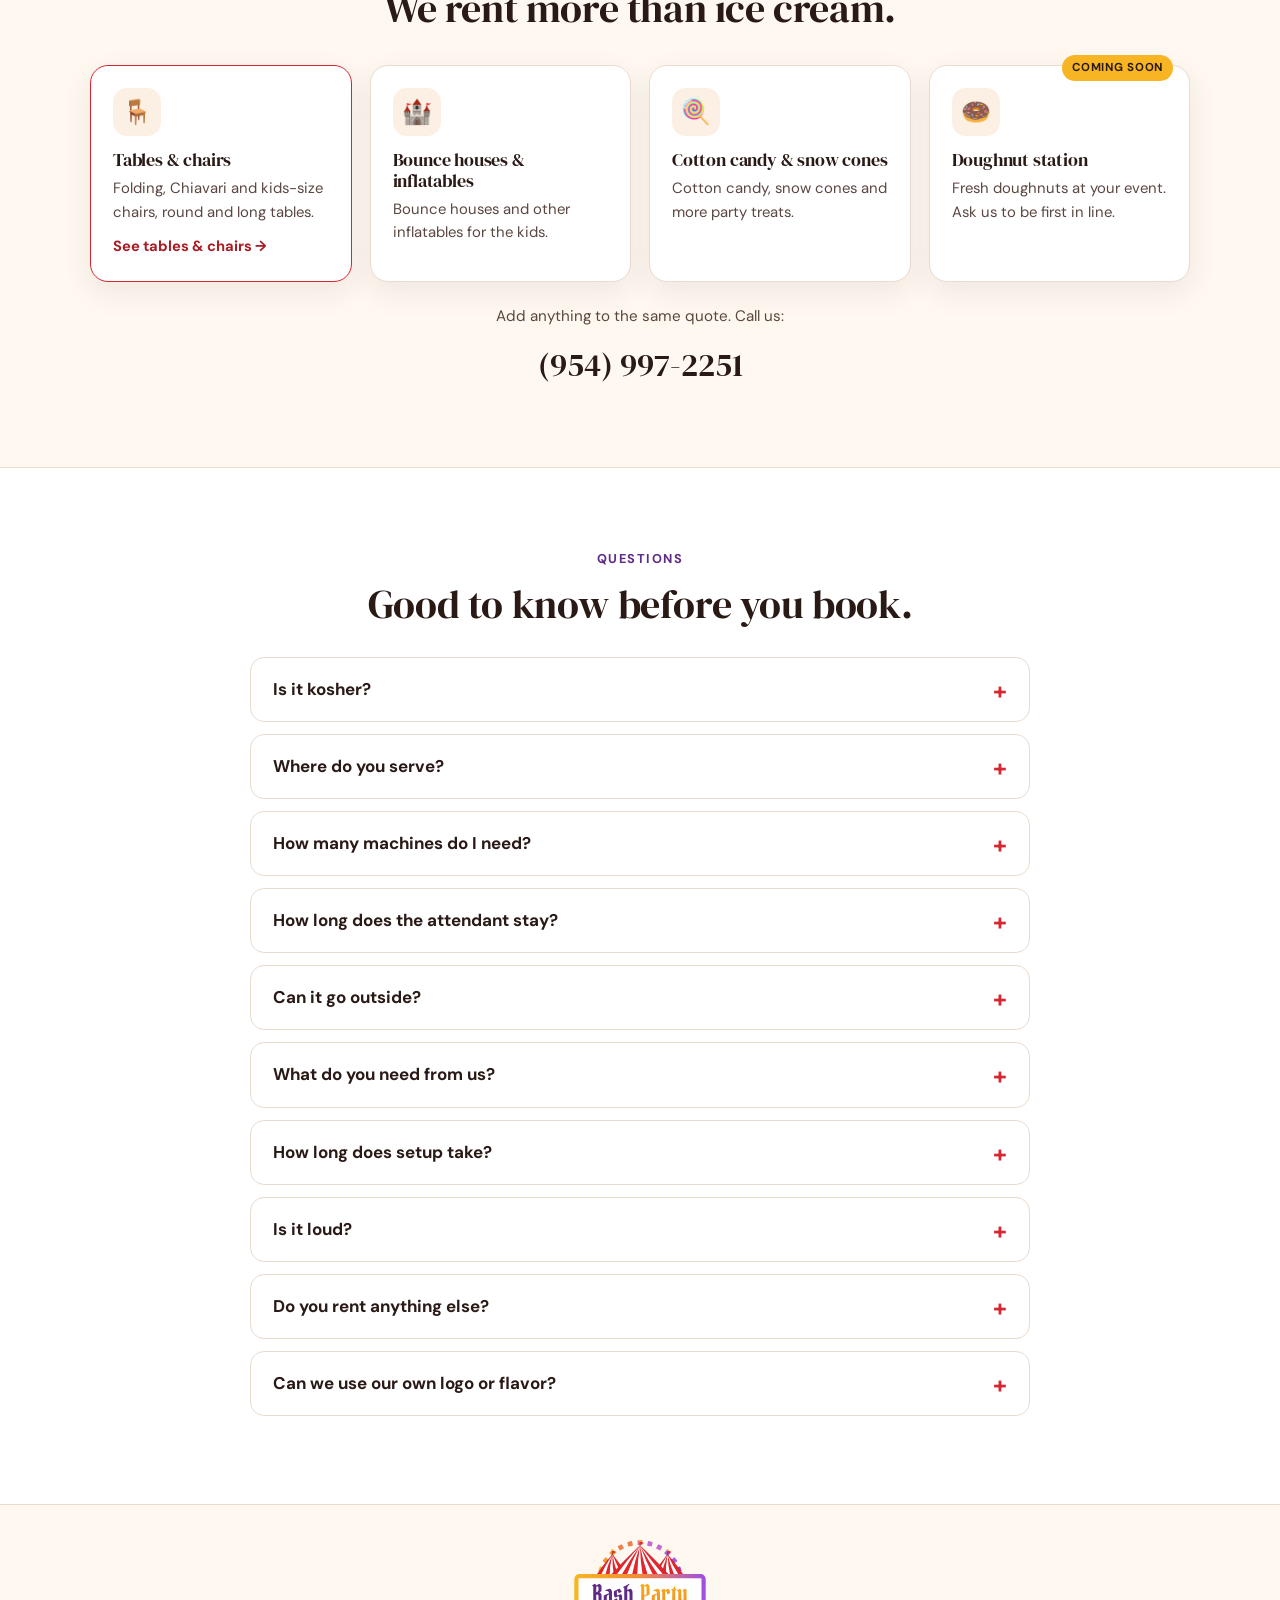
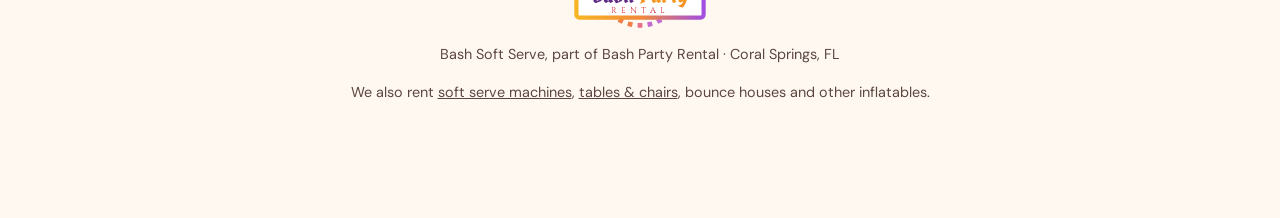
==== commit 162f4a1b: "Add the phone number under the More from Bash section Tap-to-call button on phones, large plain numb" ====
--- a/ice-cream-cart/index.html
+++ b/ice-cream-cart/index.html
@@ -346,7 +346,11 @@
         <div class="card rent-card"><div class="icon-dot" aria-hidden="true">🍭</div><h3>Cotton candy &amp; snow cones</h3><p>Cotton candy, snow cones and more party treats.</p></div>
         <div class="card rent-card"><span class="soon">Coming soon</span><div class="icon-dot" aria-hidden="true">🍩</div><h3>Doughnut station</h3><p>Fresh doughnuts at your event. Ask us to be first in line.</p></div>
       </div>
-      <p class="center rent-note">Add anything to the same quote: just mention it in the form or on the call.</p>
+      <p class="center rent-note">Add anything to the same quote. Call us:</p>
+      <div class="center rent-call">
+        <a class="mobile-only btn btn-primary btn-call btn-lg" data-phone href="tel:+19549972251"><svg class="ic" viewBox="0 0 24 24" aria-hidden="true"><path d="M22 16.9v3a2 2 0 0 1-2.2 2 19.8 19.8 0 0 1-8.6-3.1 19.5 19.5 0 0 1-6-6A19.8 19.8 0 0 1 2.1 4.2 2 2 0 0 1 4.1 2h3a2 2 0 0 1 2 1.7c.1 1 .4 1.9.7 2.8a2 2 0 0 1-.5 2.1L8 9.9a16 16 0 0 0 6 6l1.3-1.3a2 2 0 0 1 2.1-.4c.9.3 1.8.6 2.8.7a2 2 0 0 1 1.7 2z" fill="currentColor"/></svg> Call <span class="num">(954) 997-2251</span></a>
+        <span class="desk-only rent-phone"><span class="num">(954) 997-2251</span></span>
+      </div>
     </div>
   </section>
 
--- a/bash.css
+++ b/bash.css
@@ -345,3 +345,5 @@
 .rent-note { margin: 22px 0 0; color: var(--ink-soft); font-size: .95rem; }
 @media (max-width: 900px) { .rent-grid { grid-template-columns: 1fr 1fr; } }
 @media (max-width: 640px) { .rent-grid { gap: 12px; } .rent-card { padding: 16px 14px; } .rent-card h3 { font-size: 1.02rem; } .rent-card p, .rent-go { font-size: .86rem; } }
+.rent-call { margin-top: 12px; }
+.rent-phone .num { font-family: var(--display); font-size: 2rem; color: var(--ink); }
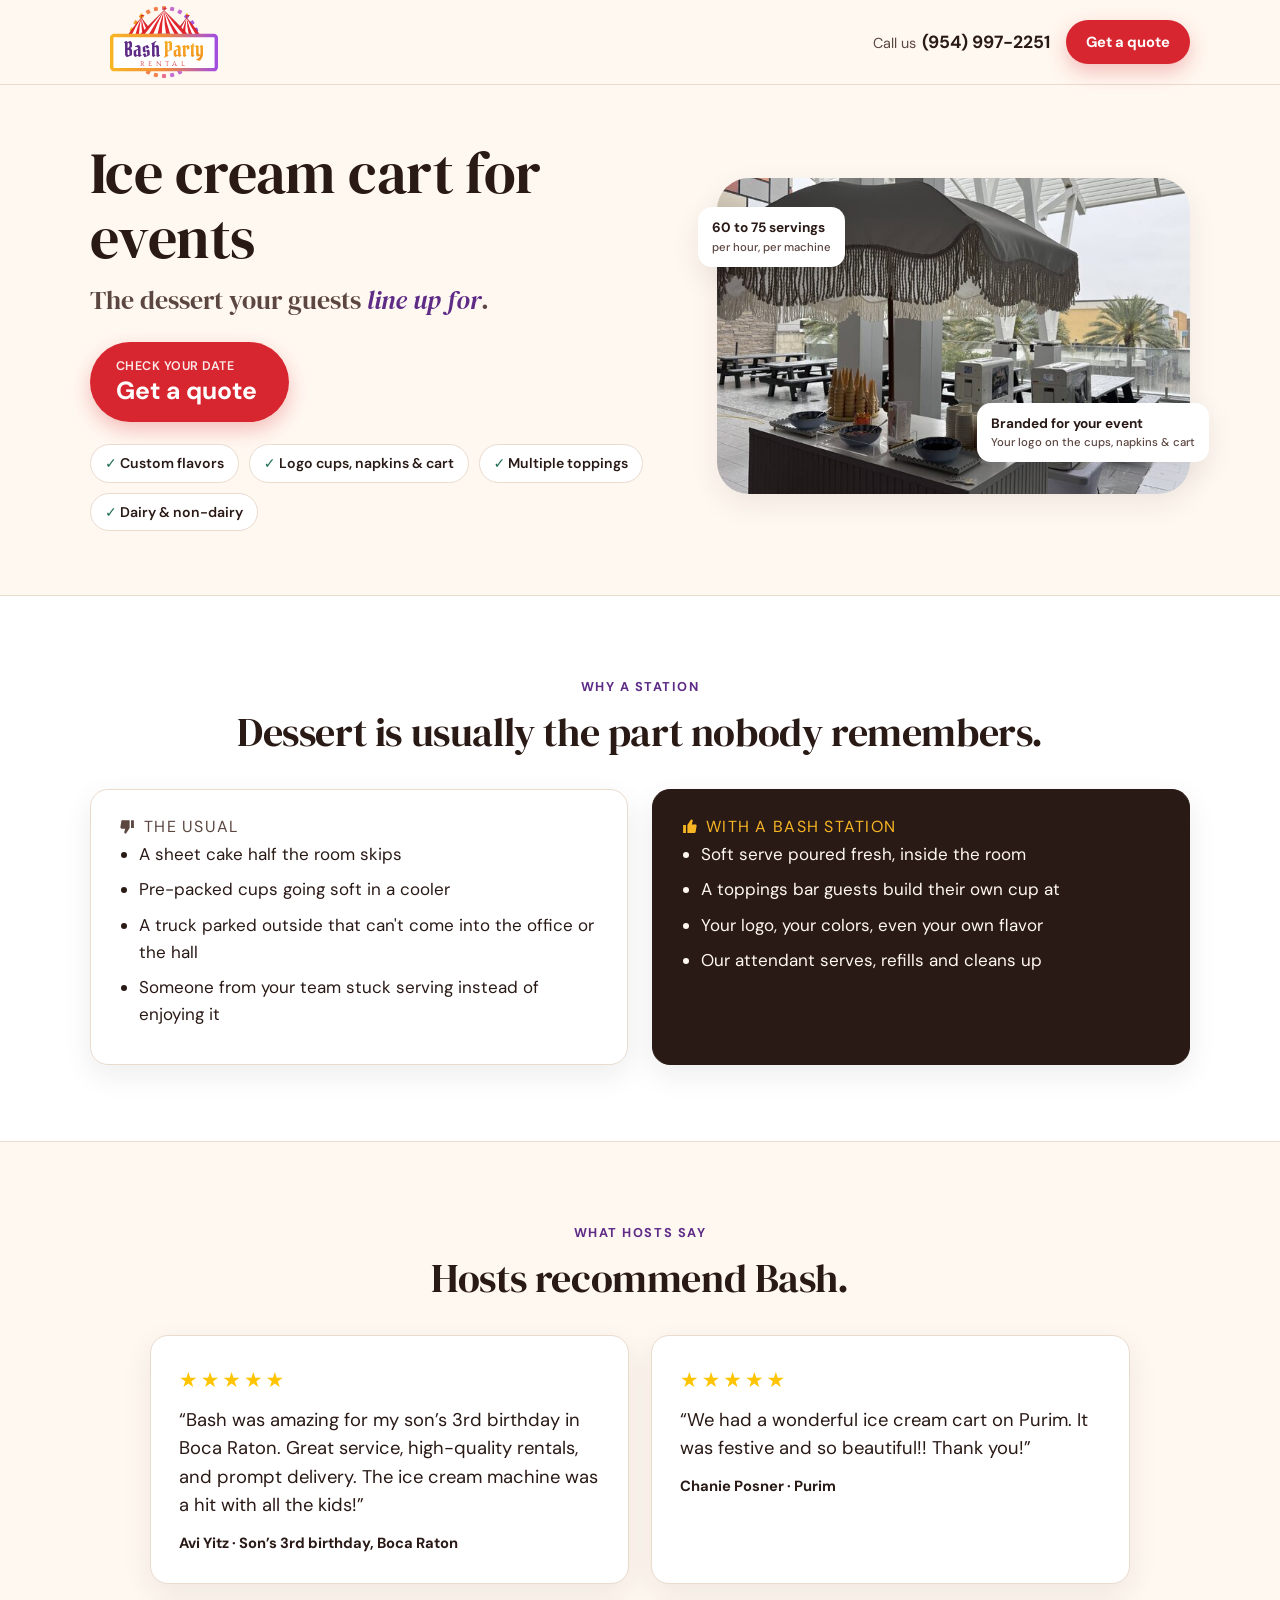
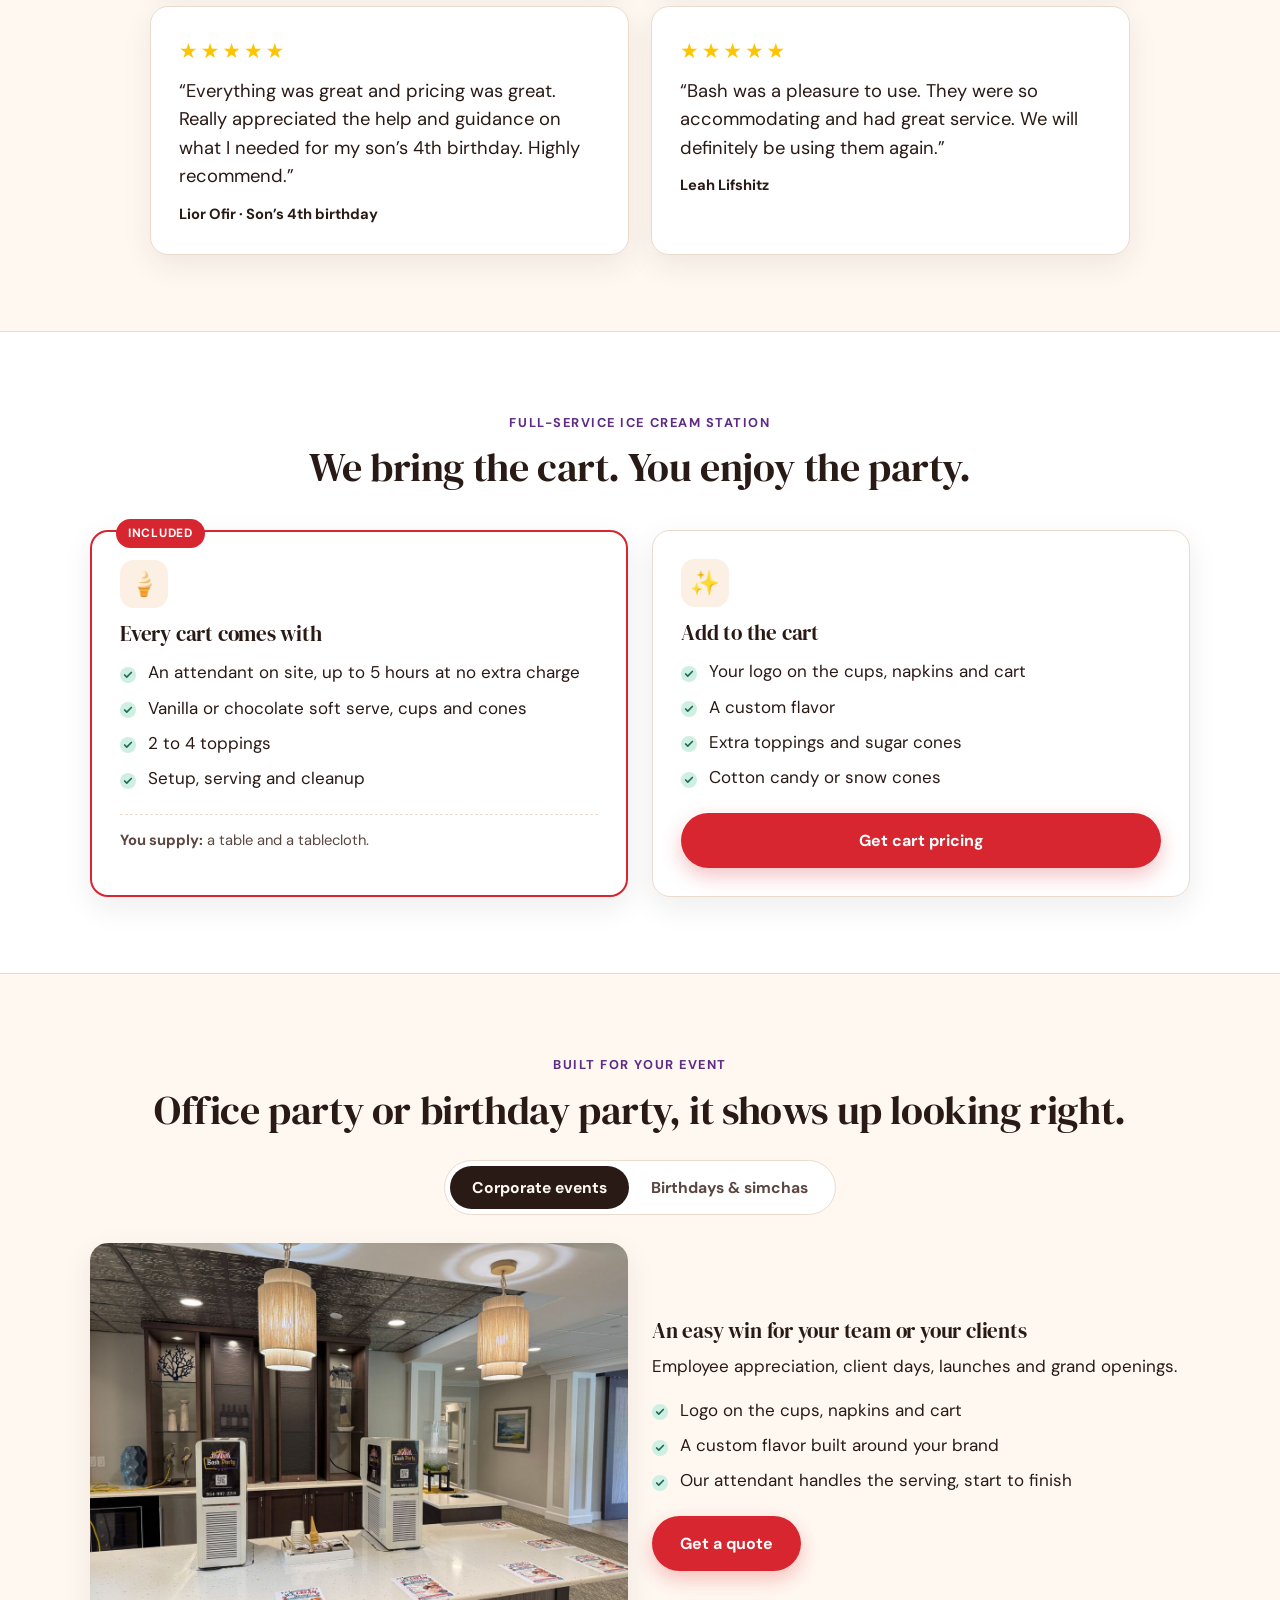
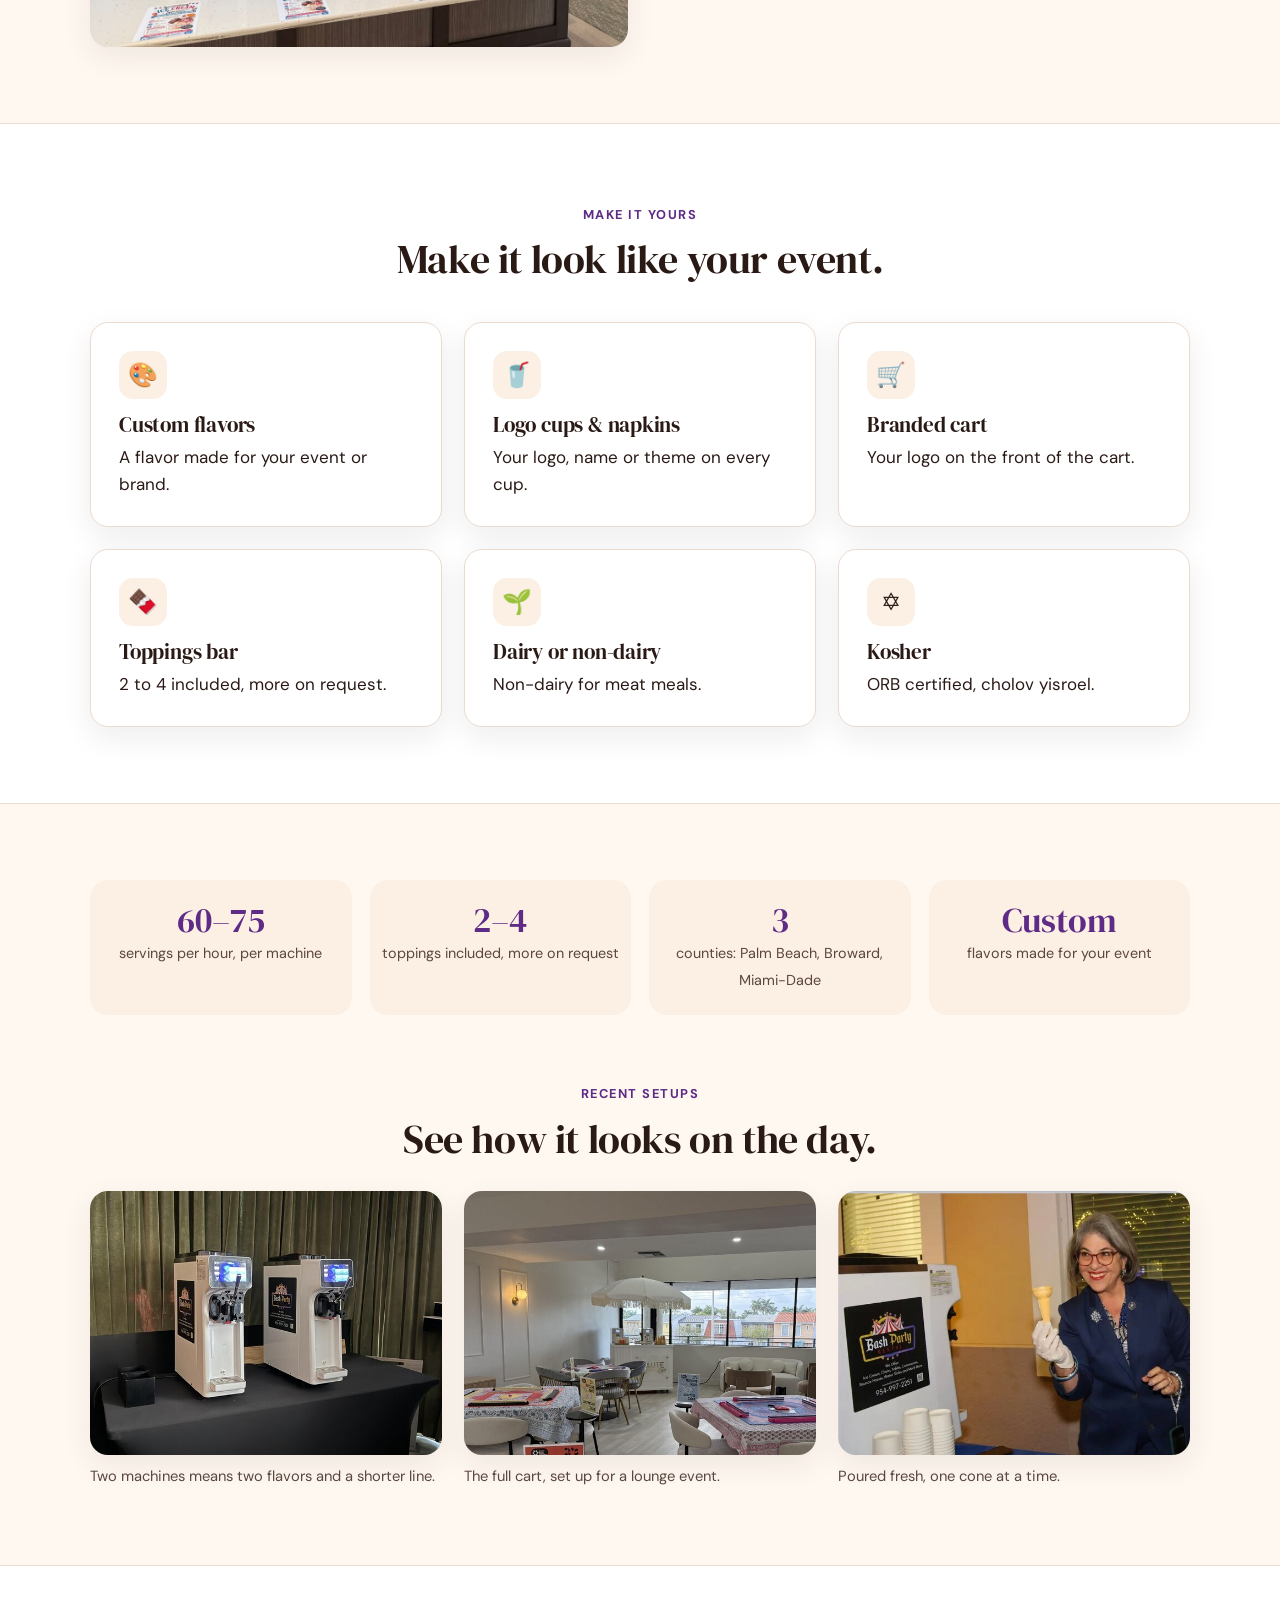
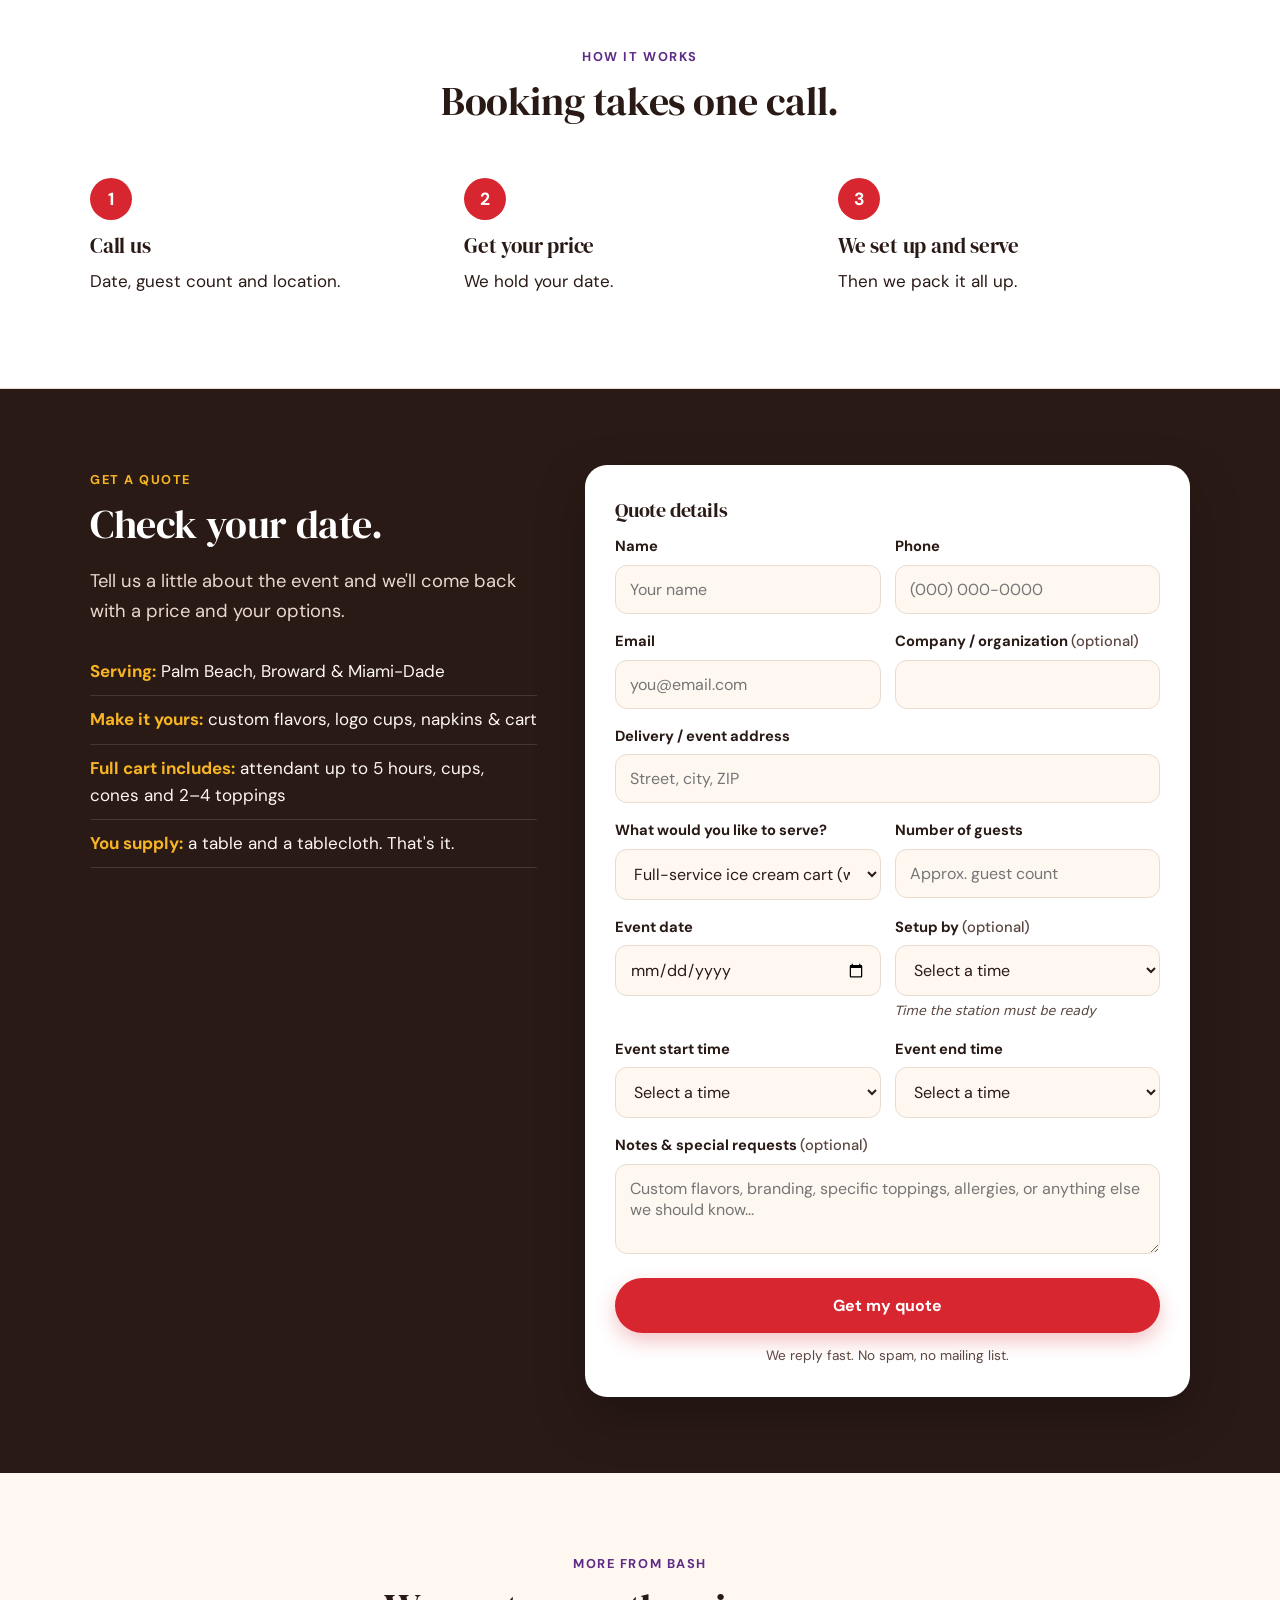
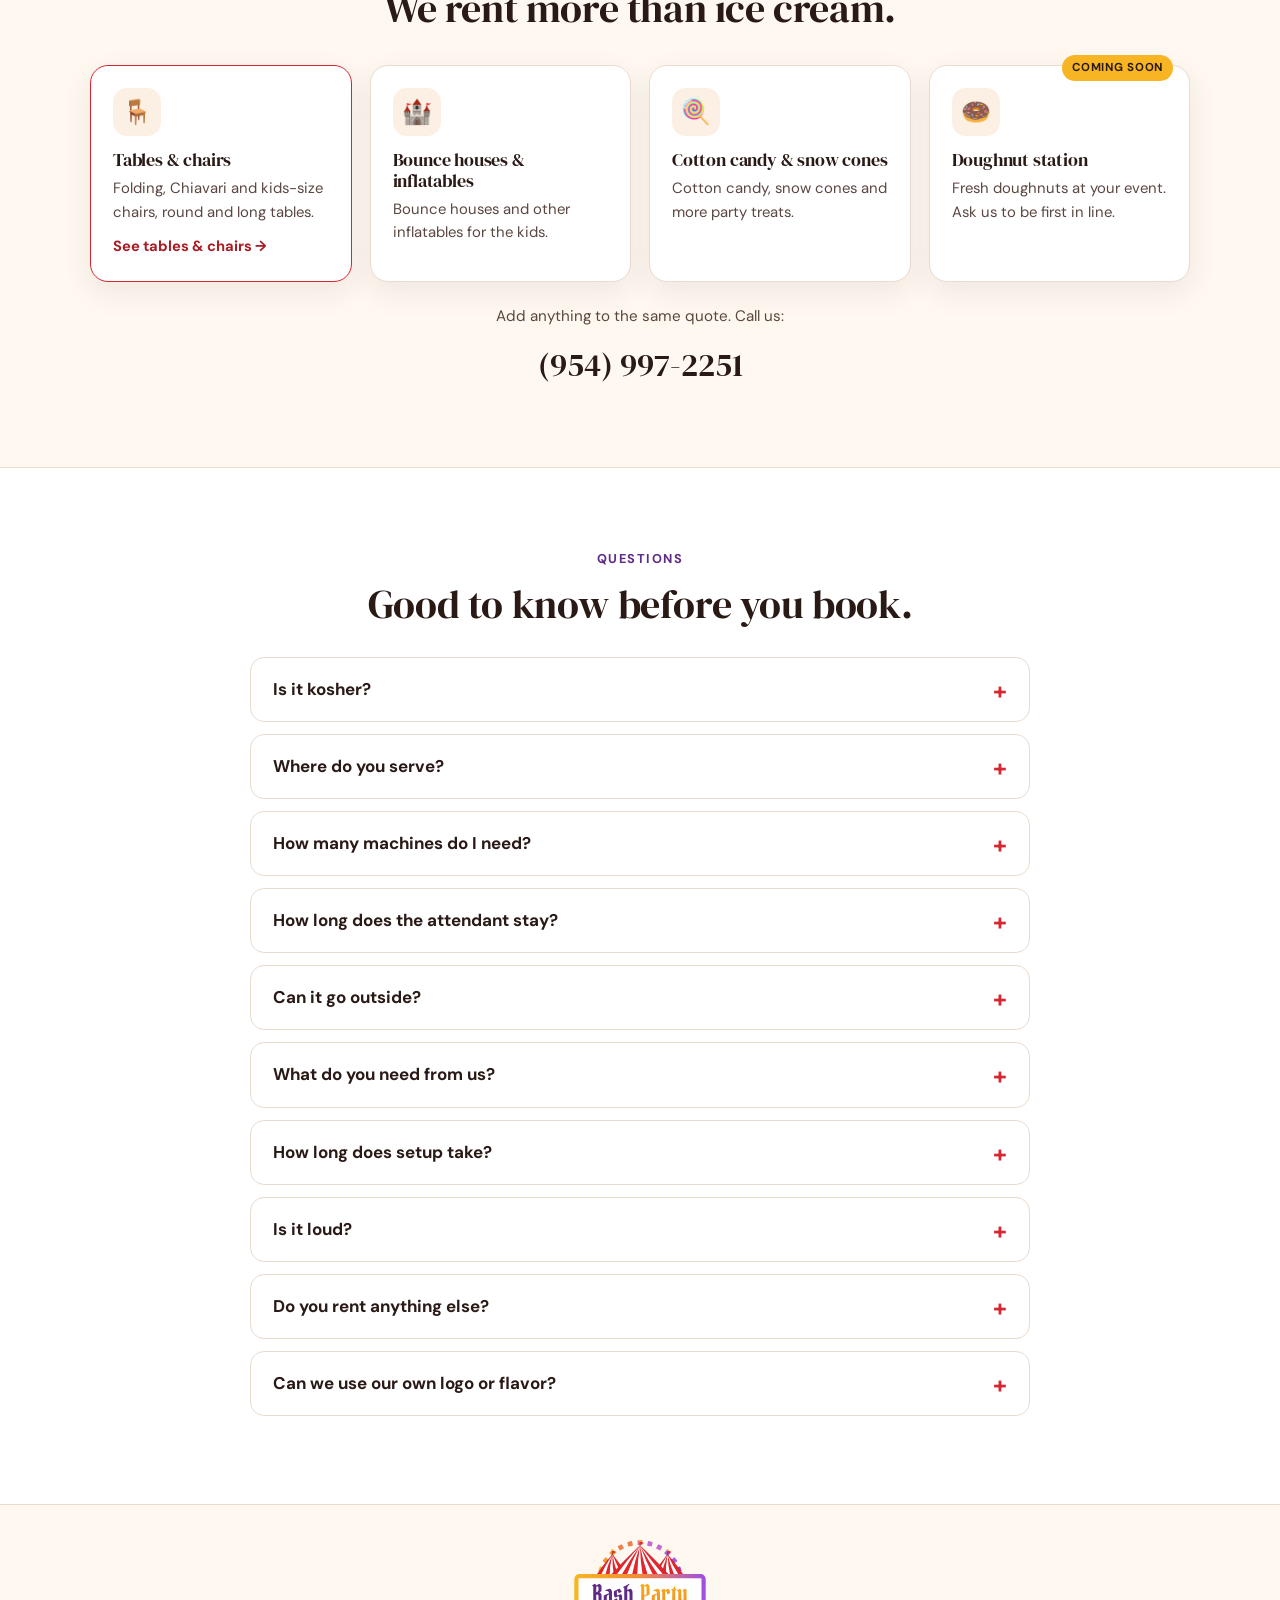
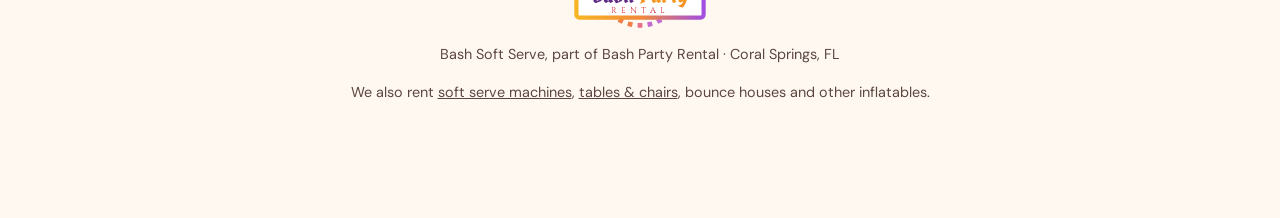
==== commit d0ec71c4: "Use 12-hour time dropdowns on the quote forms Setup-by, start and end time are now selects from 6:00" ====
--- a/ice-cream-cart/index.html
+++ b/ice-cream-cart/index.html
@@ -318,11 +318,11 @@
         </div>
         <div class="form-row">
           <div class="field"><label for="ss-date">Event date</label><input type="date" id="ss-date" name="event_date" required></div>
-          <div class="field"><label for="ss-setup">Setup by <span class="opt">(optional)</span></label><input type="time" id="ss-setup" name="setup_by"><small class="hint">Time the station must be ready</small></div>
+          <div class="field"><label for="ss-setup">Setup by <span class="opt">(optional)</span></label><select id="ss-setup" name="setup_by"><option value="">Select a time</option><option>6:00 AM</option><option>6:30 AM</option><option>7:00 AM</option><option>7:30 AM</option><option>8:00 AM</option><option>8:30 AM</option><option>9:00 AM</option><option>9:30 AM</option><option>10:00 AM</option><option>10:30 AM</option><option>11:00 AM</option><option>11:30 AM</option><option>12:00 PM</option><option>12:30 PM</option><option>1:00 PM</option><option>1:30 PM</option><option>2:00 PM</option><option>2:30 PM</option><option>3:00 PM</option><option>3:30 PM</option><option>4:00 PM</option><option>4:30 PM</option><option>5:00 PM</option><option>5:30 PM</option><option>6:00 PM</option><option>6:30 PM</option><option>7:00 PM</option><option>7:30 PM</option><option>8:00 PM</option><option>8:30 PM</option><option>9:00 PM</option><option>9:30 PM</option><option>10:00 PM</option><option>10:30 PM</option><option>11:00 PM</option><option>11:30 PM</option><option>12:00 AM (midnight)</option></select><small class="hint">Time the station must be ready</small></div>
         </div>
         <div class="form-row">
-          <div class="field"><label for="ss-start">Event start time</label><input type="time" id="ss-start" name="start_time" required></div>
-          <div class="field"><label for="ss-end">Event end time</label><input type="time" id="ss-end" name="end_time" required></div>
+          <div class="field"><label for="ss-start">Event start time</label><select id="ss-start" name="start_time" required><option value="">Select a time</option><option>6:00 AM</option><option>6:30 AM</option><option>7:00 AM</option><option>7:30 AM</option><option>8:00 AM</option><option>8:30 AM</option><option>9:00 AM</option><option>9:30 AM</option><option>10:00 AM</option><option>10:30 AM</option><option>11:00 AM</option><option>11:30 AM</option><option>12:00 PM</option><option>12:30 PM</option><option>1:00 PM</option><option>1:30 PM</option><option>2:00 PM</option><option>2:30 PM</option><option>3:00 PM</option><option>3:30 PM</option><option>4:00 PM</option><option>4:30 PM</option><option>5:00 PM</option><option>5:30 PM</option><option>6:00 PM</option><option>6:30 PM</option><option>7:00 PM</option><option>7:30 PM</option><option>8:00 PM</option><option>8:30 PM</option><option>9:00 PM</option><option>9:30 PM</option><option>10:00 PM</option><option>10:30 PM</option><option>11:00 PM</option><option>11:30 PM</option><option>12:00 AM (midnight)</option></select></div>
+          <div class="field"><label for="ss-end">Event end time</label><select id="ss-end" name="end_time" required><option value="">Select a time</option><option>6:00 AM</option><option>6:30 AM</option><option>7:00 AM</option><option>7:30 AM</option><option>8:00 AM</option><option>8:30 AM</option><option>9:00 AM</option><option>9:30 AM</option><option>10:00 AM</option><option>10:30 AM</option><option>11:00 AM</option><option>11:30 AM</option><option>12:00 PM</option><option>12:30 PM</option><option>1:00 PM</option><option>1:30 PM</option><option>2:00 PM</option><option>2:30 PM</option><option>3:00 PM</option><option>3:30 PM</option><option>4:00 PM</option><option>4:30 PM</option><option>5:00 PM</option><option>5:30 PM</option><option>6:00 PM</option><option>6:30 PM</option><option>7:00 PM</option><option>7:30 PM</option><option>8:00 PM</option><option>8:30 PM</option><option>9:00 PM</option><option>9:30 PM</option><option>10:00 PM</option><option>10:30 PM</option><option>11:00 PM</option><option>11:30 PM</option><option>12:00 AM (midnight)</option></select></div>
         </div>
         <div class="field"><label for="ss-notes">Notes &amp; special requests <span class="opt">(optional)</span></label><textarea id="ss-notes" name="message" placeholder="Custom flavors, branding, specific toppings, allergies, or anything else we should know..."></textarea></div>
 
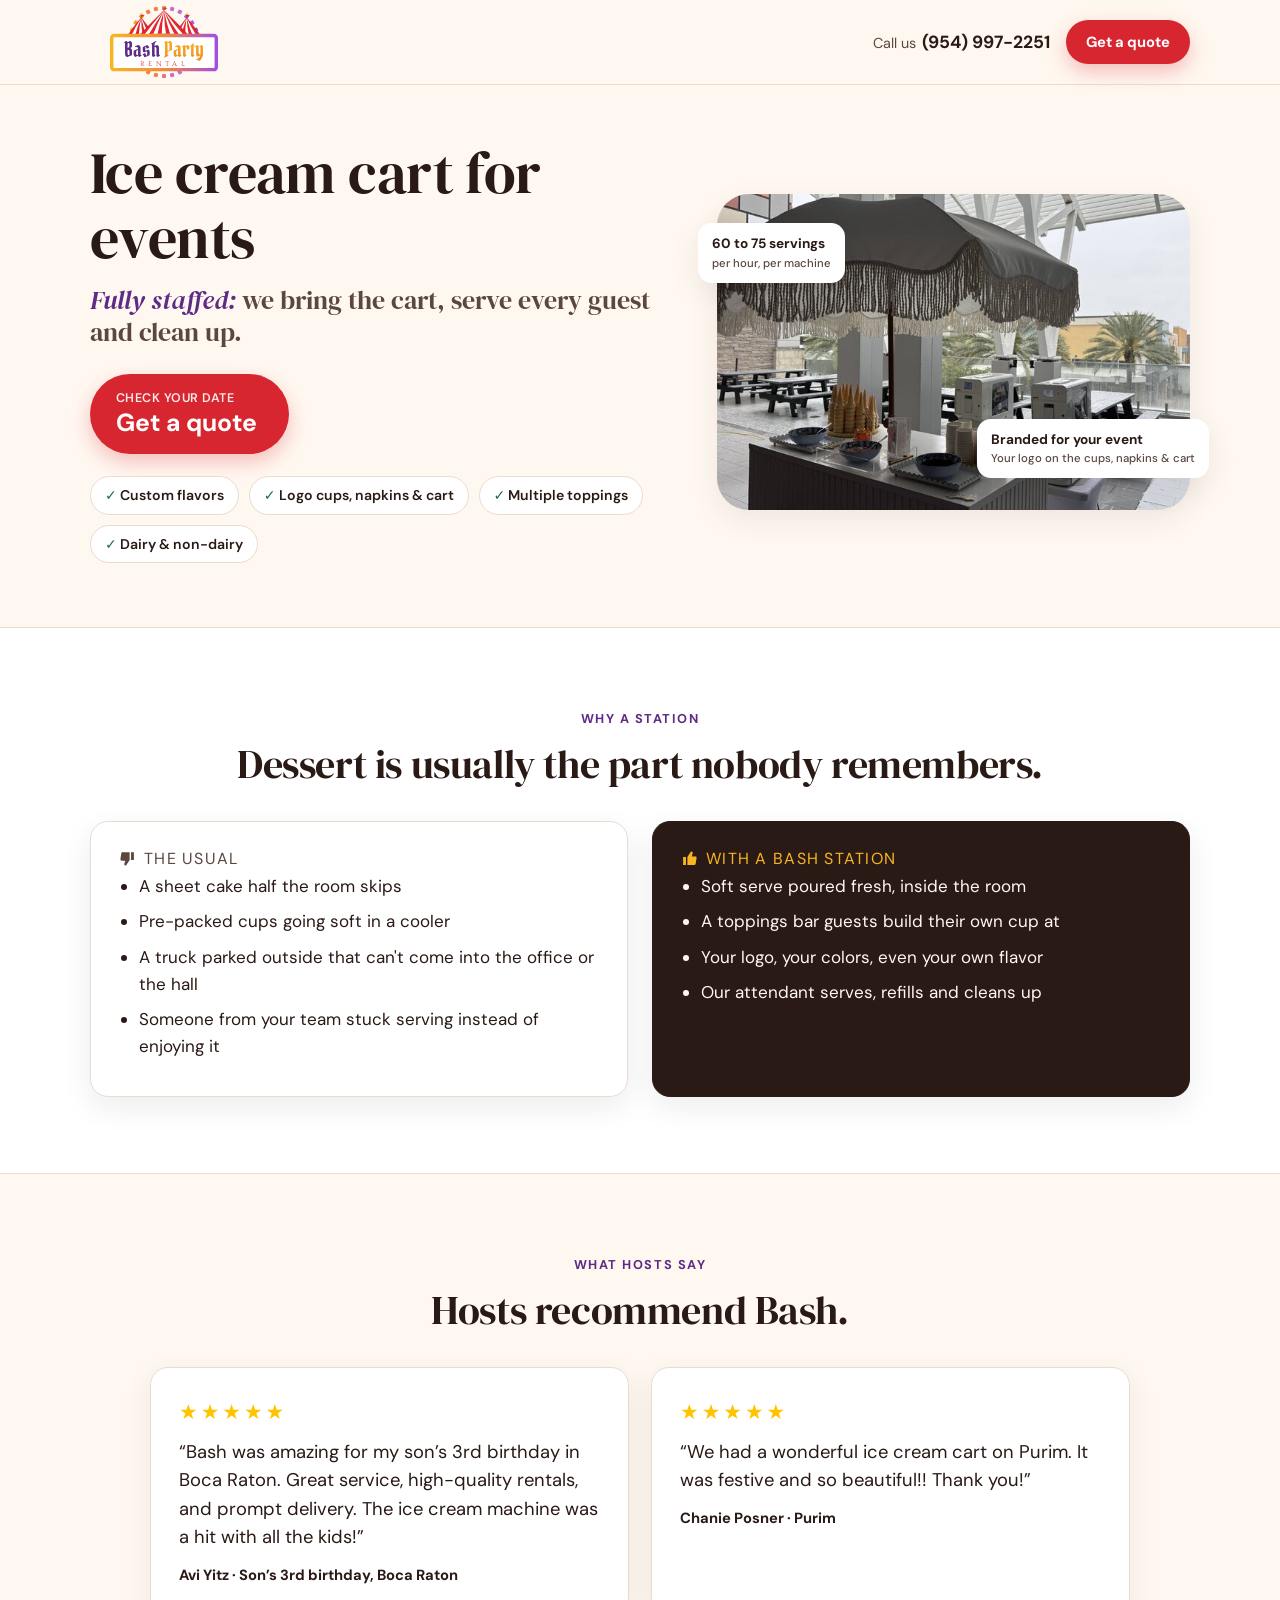
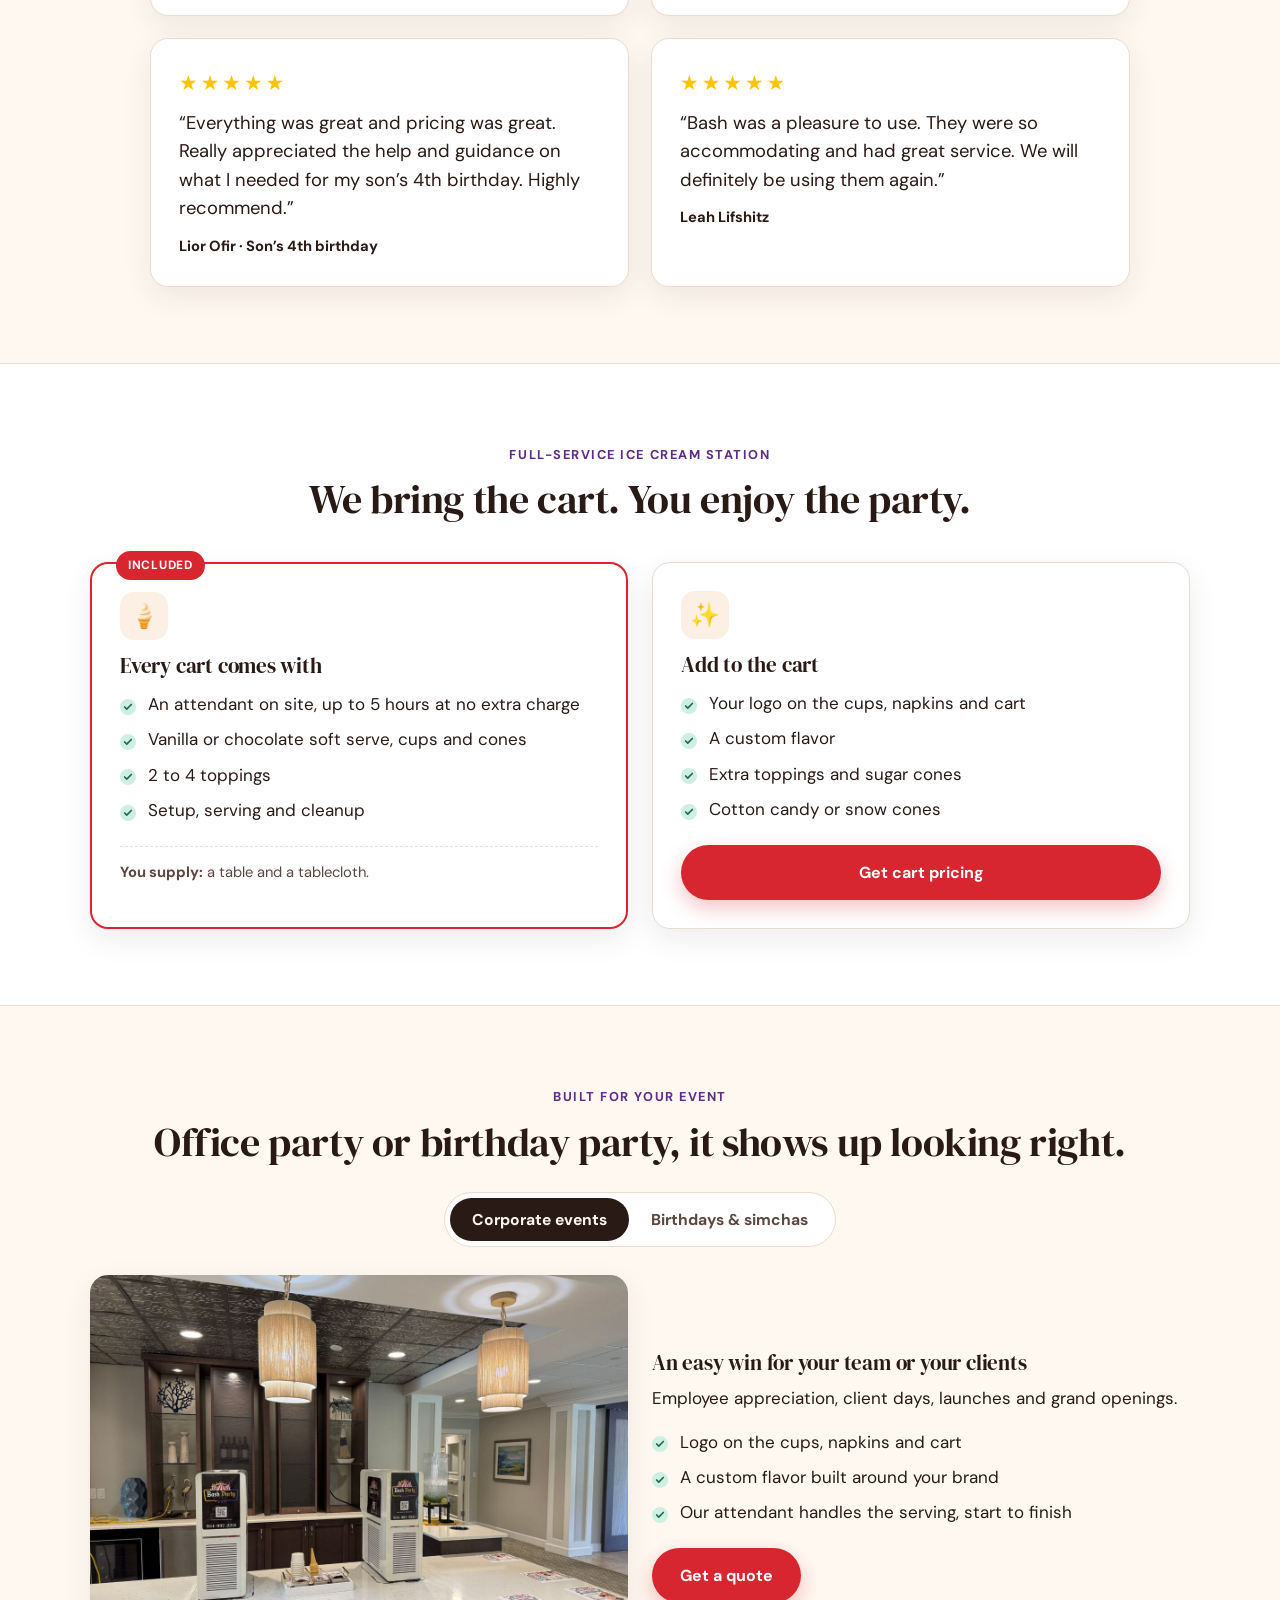
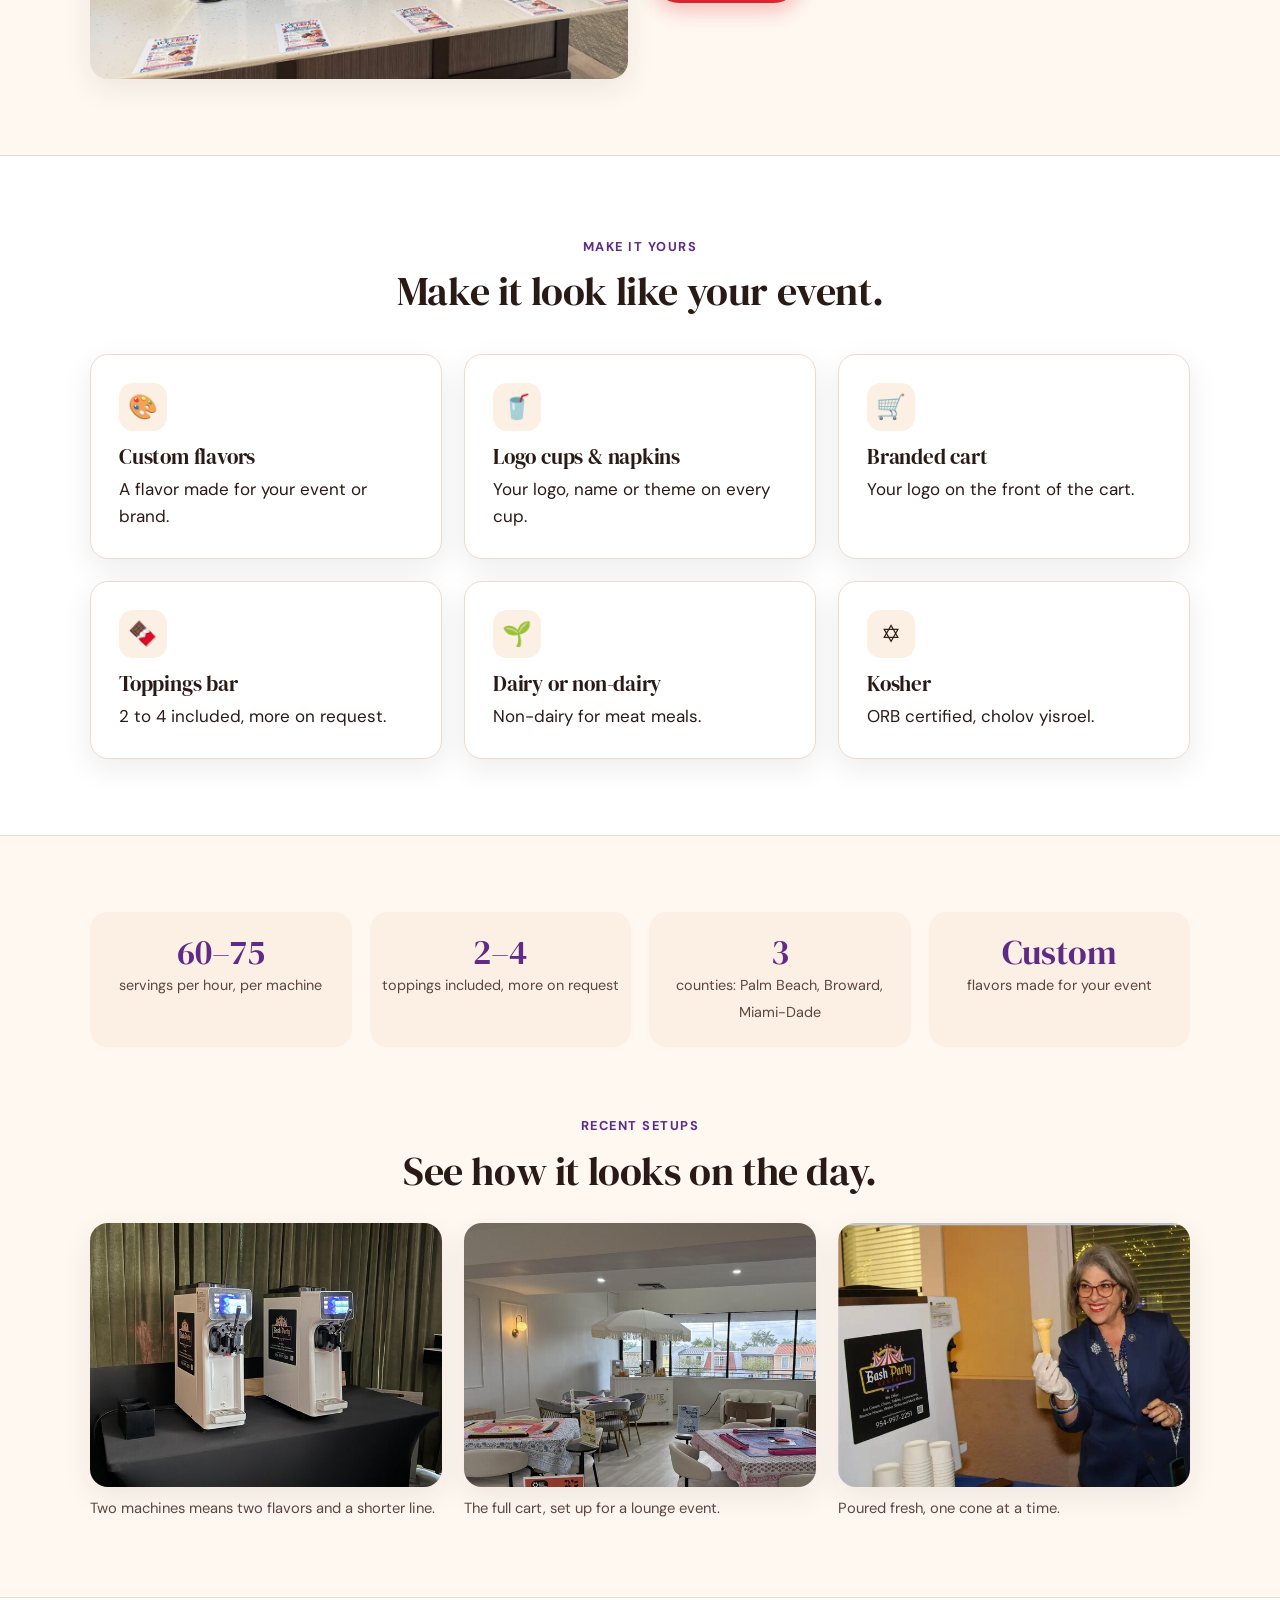
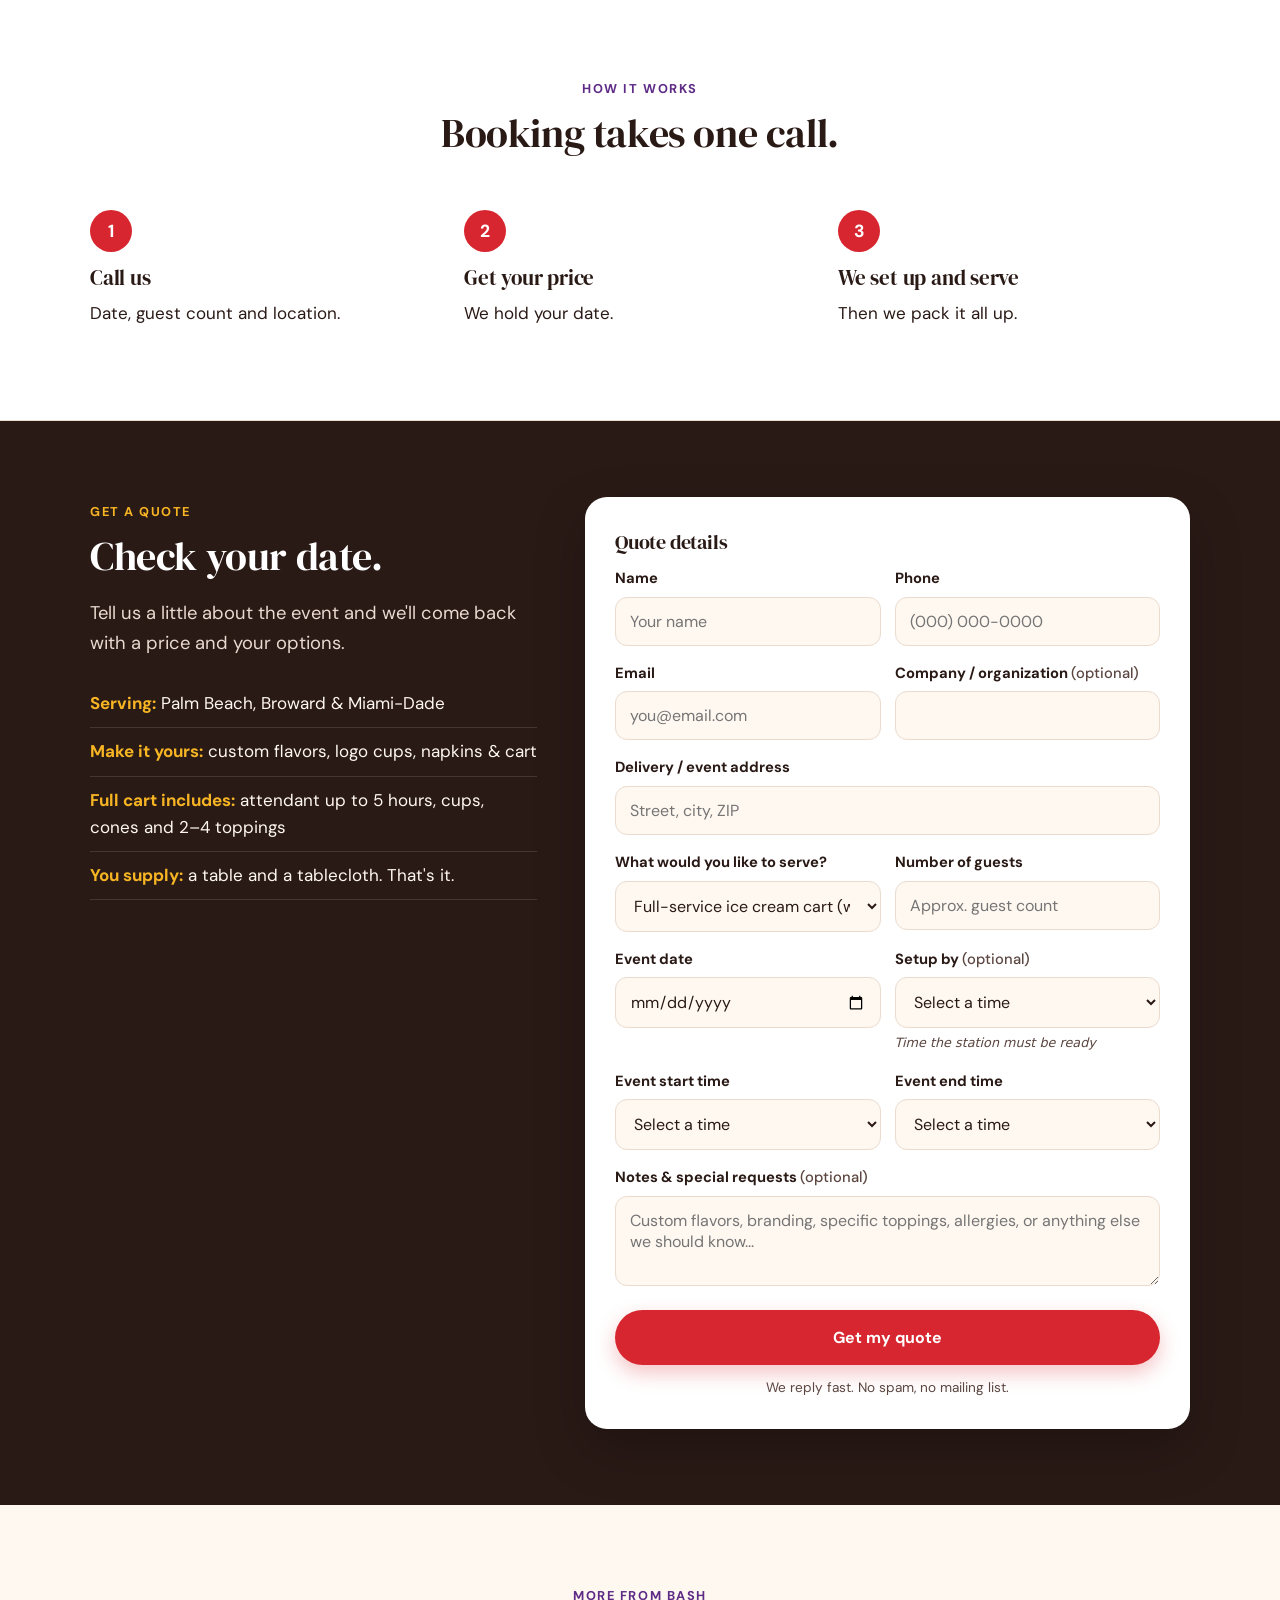
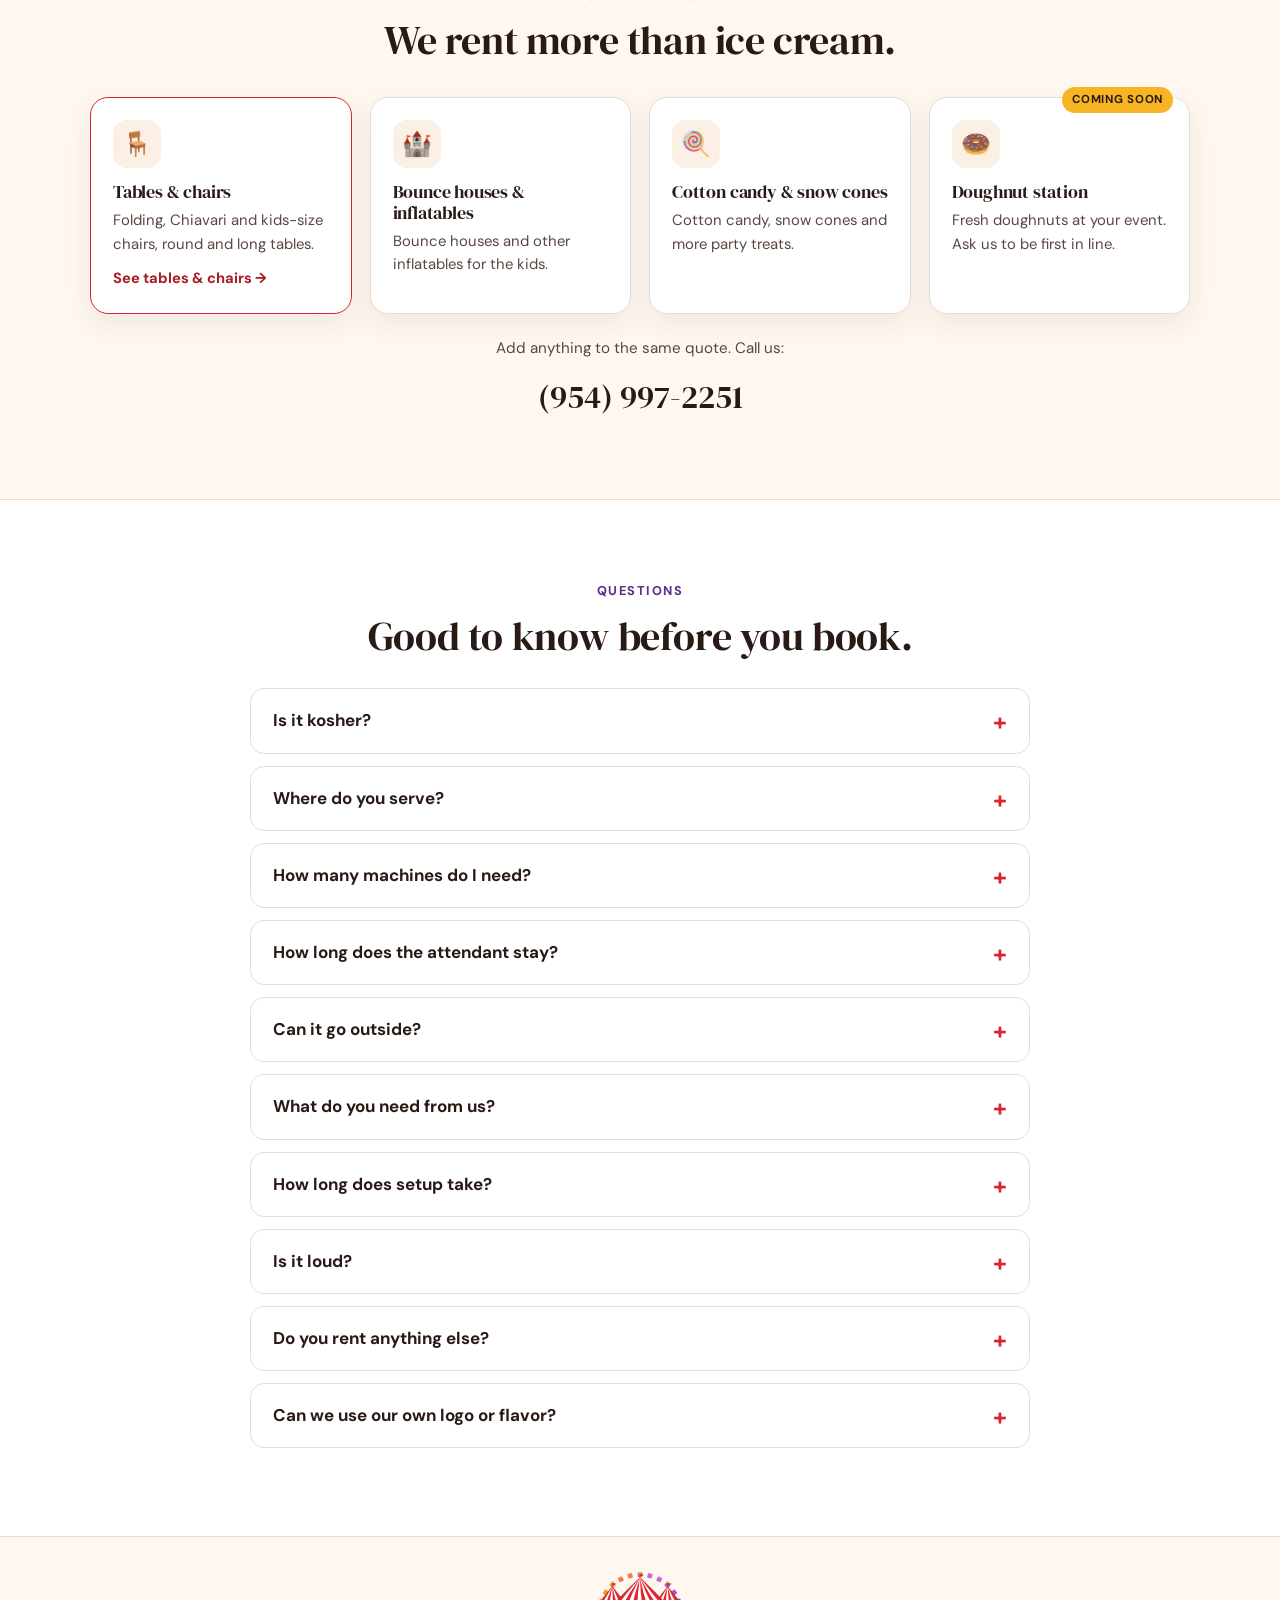
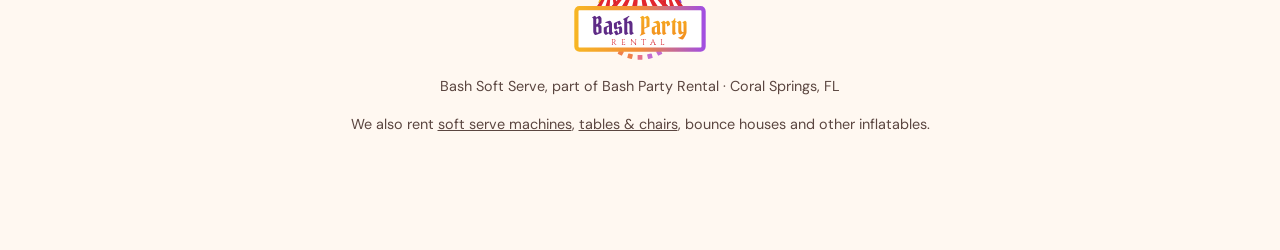
==== commit ff0cd00e: "Replace the hero tagline with lines that answer the searcher's worry Cart page: Fully staffed: we br" ====
--- a/ice-cream-cart/index.html
+++ b/ice-cream-cart/index.html
@@ -46,7 +46,7 @@
     <div class="wrap hero-grid">
       <div class="hero-text">
         <h1 data-kw>Ice cream cart for events</h1>
-        <p class="hero-sub">The dessert your guests <em>line up for</em>.</p>
+        <p class="hero-sub"><em>Fully staffed:</em> we bring the cart, serve every guest and clean up.</p>
         <div class="hero-call">
           <a class="mobile-only btn btn-primary btn-call btn-xl" data-phone href="tel:+19549972251"><svg class="ic" viewBox="0 0 24 24" aria-hidden="true"><path d="M22 16.9v3a2 2 0 0 1-2.2 2 19.8 19.8 0 0 1-8.6-3.1 19.5 19.5 0 0 1-6-6A19.8 19.8 0 0 1 2.1 4.2 2 2 0 0 1 4.1 2h3a2 2 0 0 1 2 1.7c.1 1 .4 1.9.7 2.8a2 2 0 0 1-.5 2.1L8 9.9a16 16 0 0 0 6 6l1.3-1.3a2 2 0 0 1 2.1-.4c.9.3 1.8.6 2.8.7a2 2 0 0 1 1.7 2z" fill="currentColor"/></svg><span><small>Call to check your date</small><span class="num">(954) 997-2251</span></span></a>
           <a class="desk-only btn btn-primary btn-xl" href="#quote"><span><small>Check your date</small>Get a quote</span></a>
